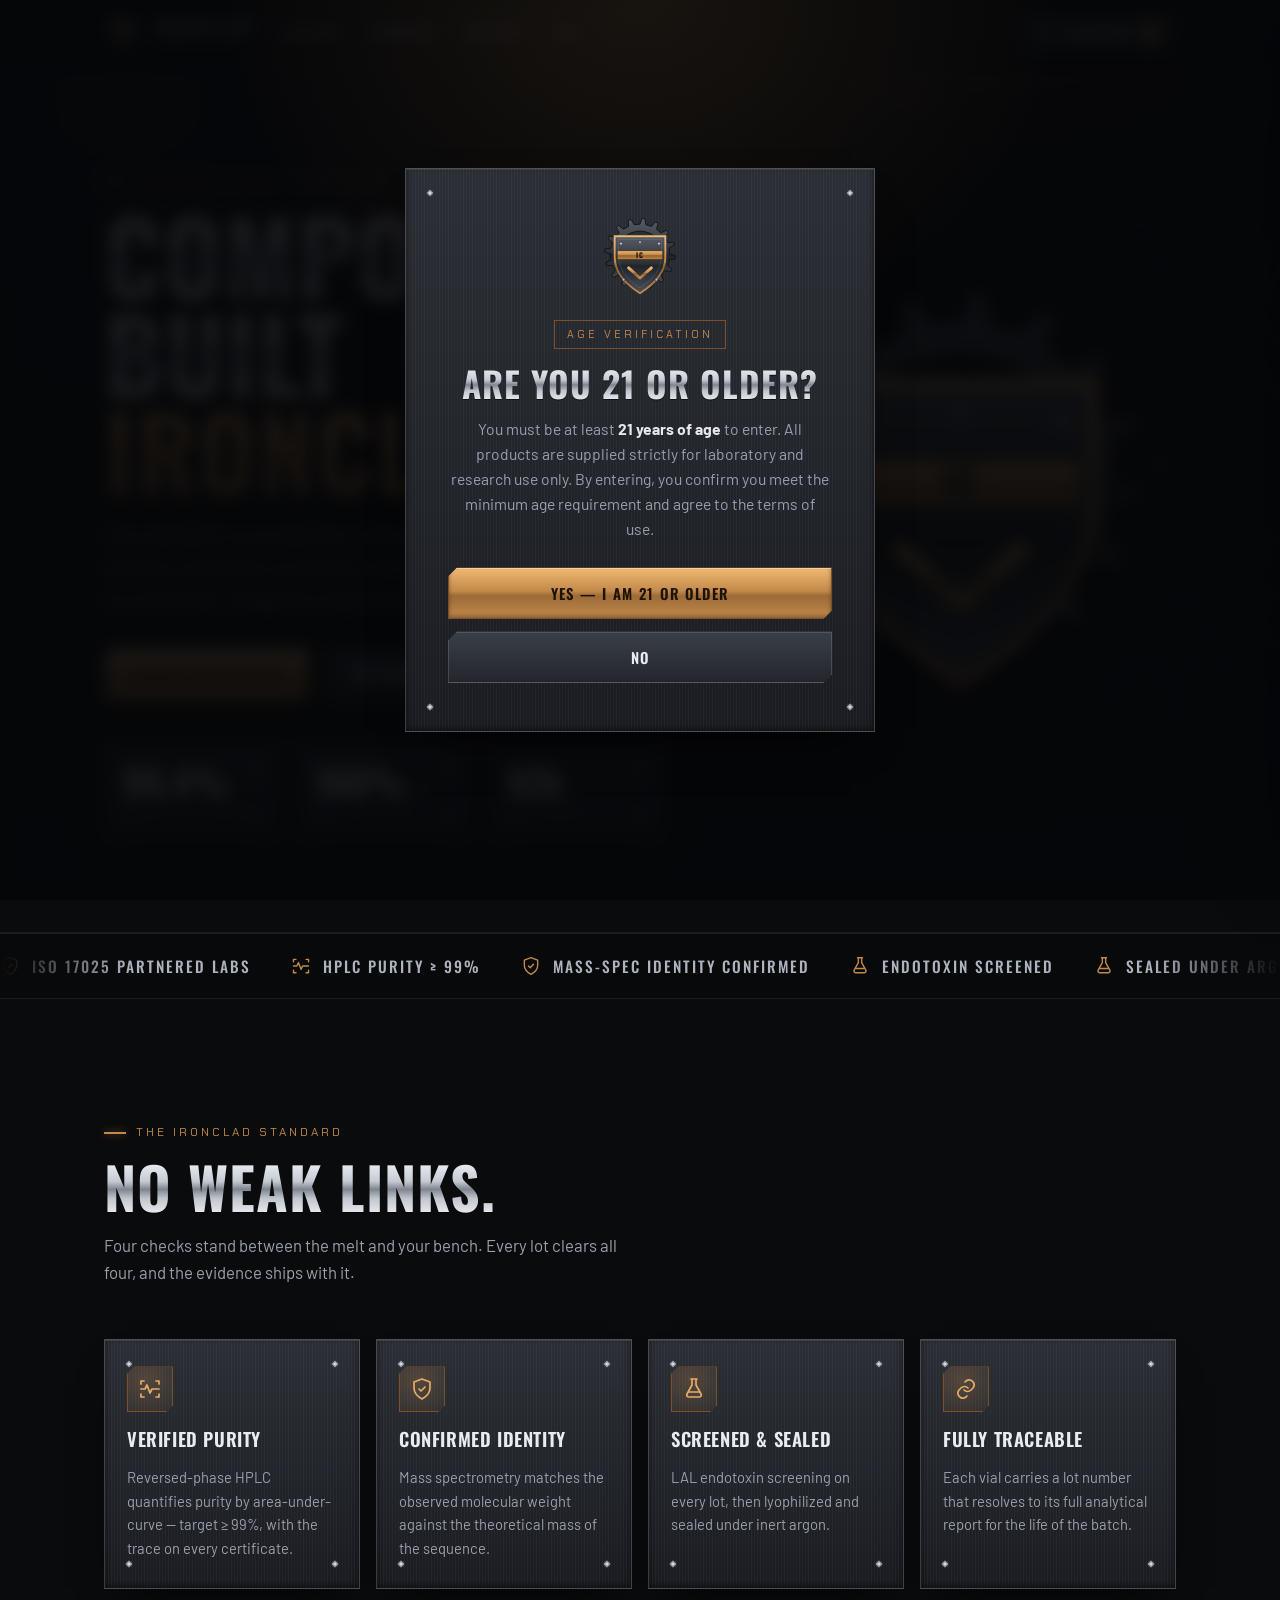
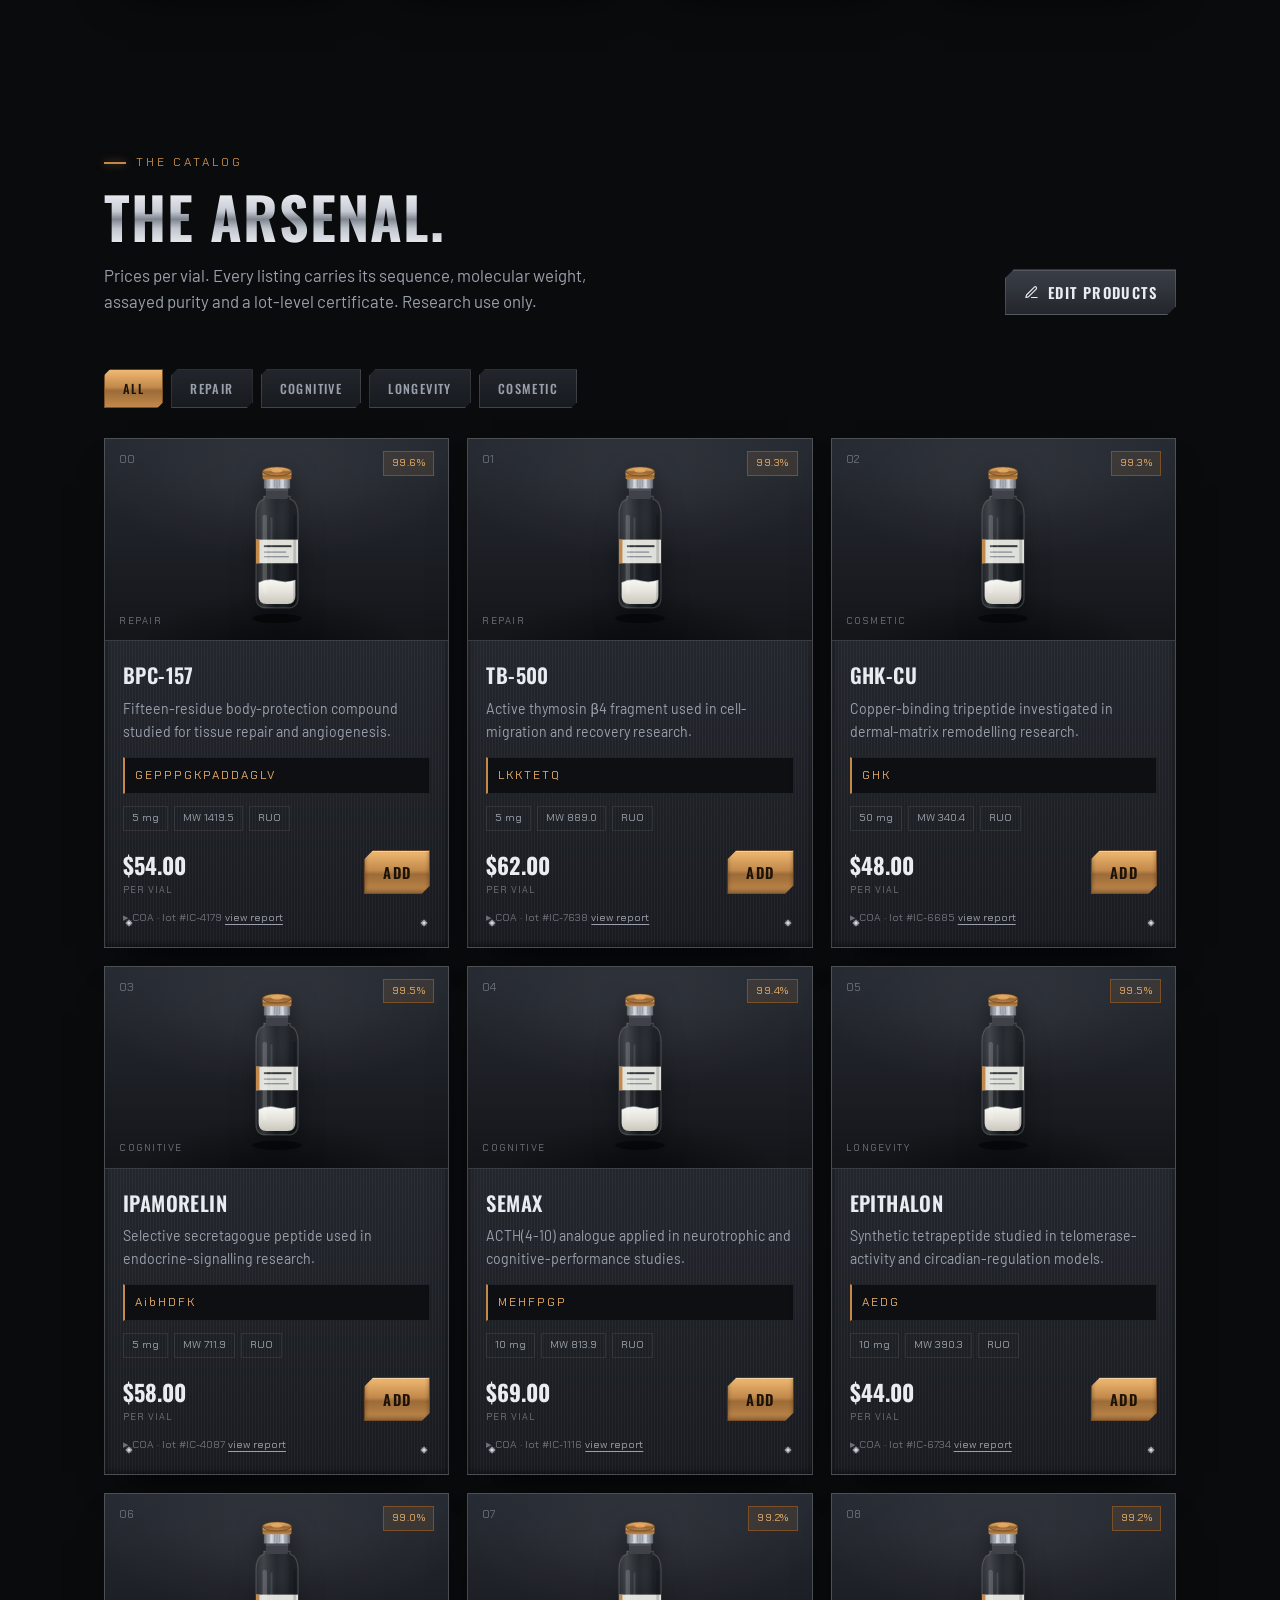
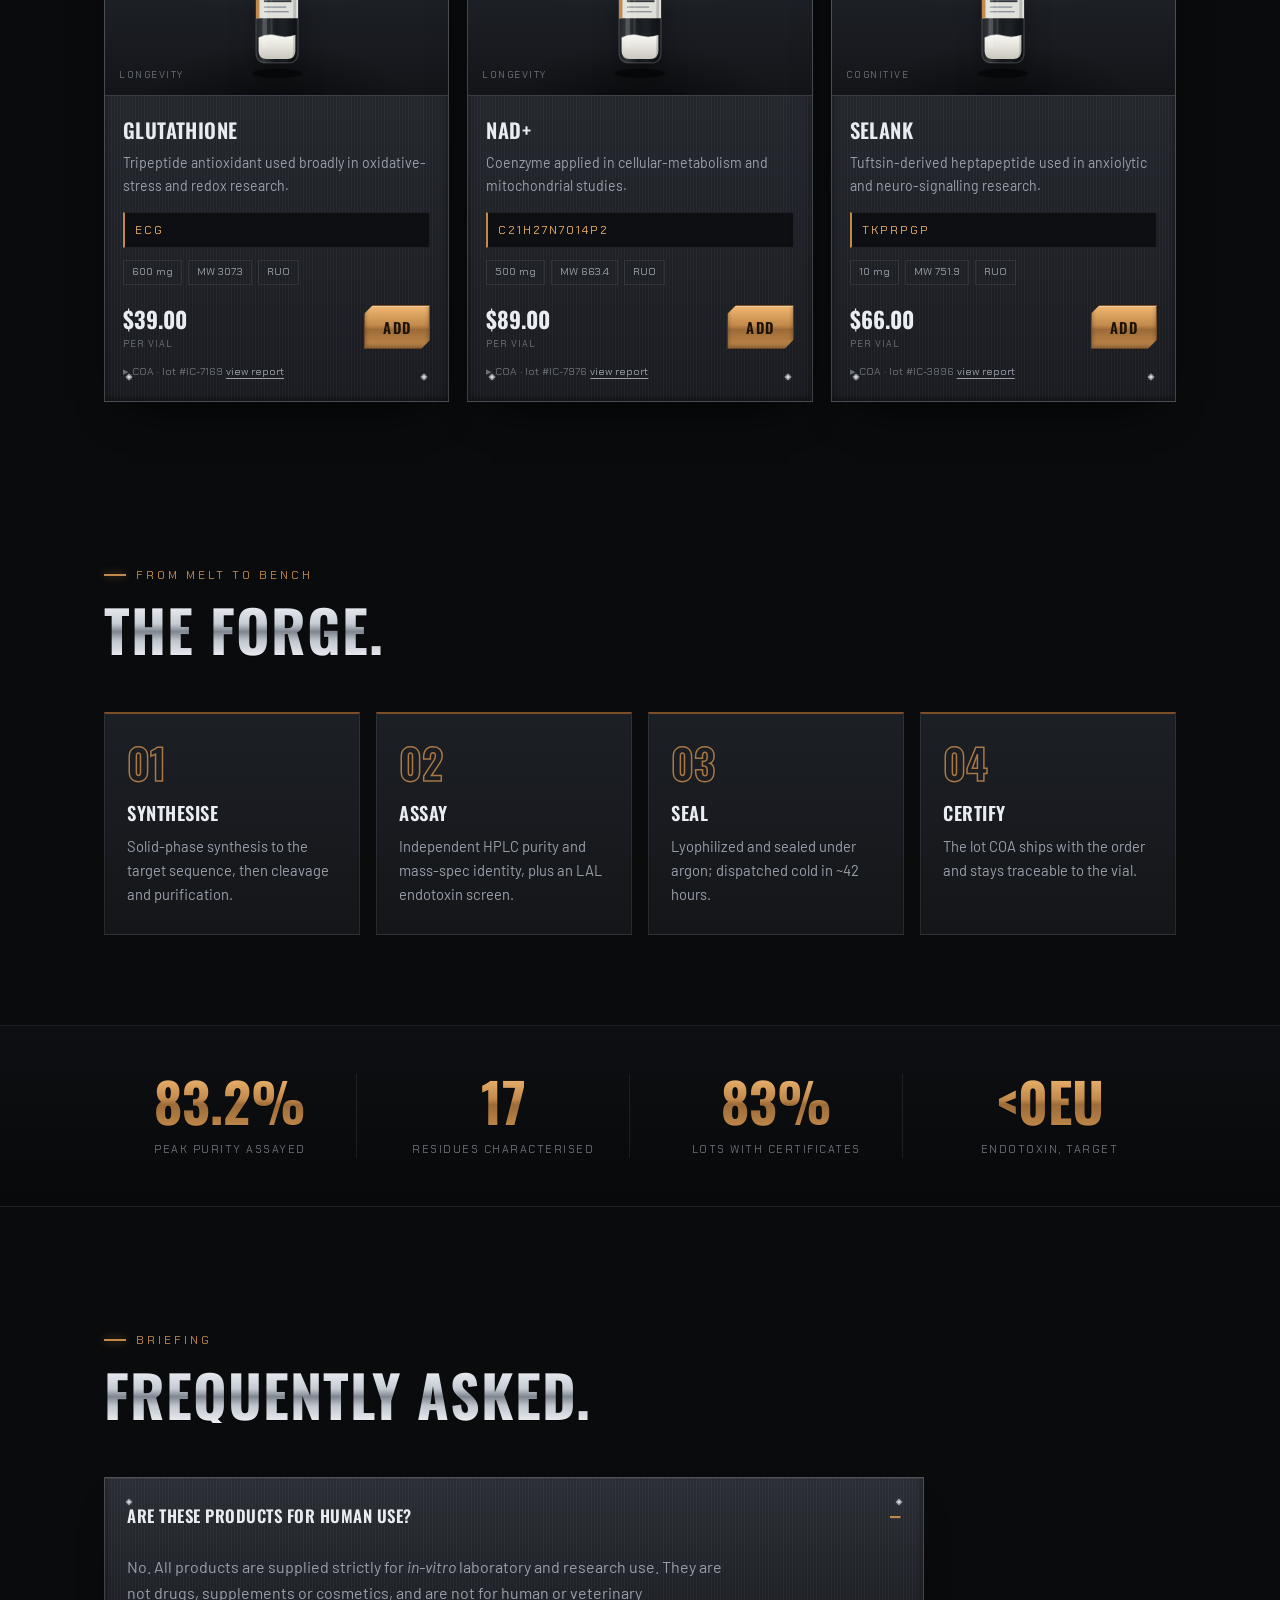
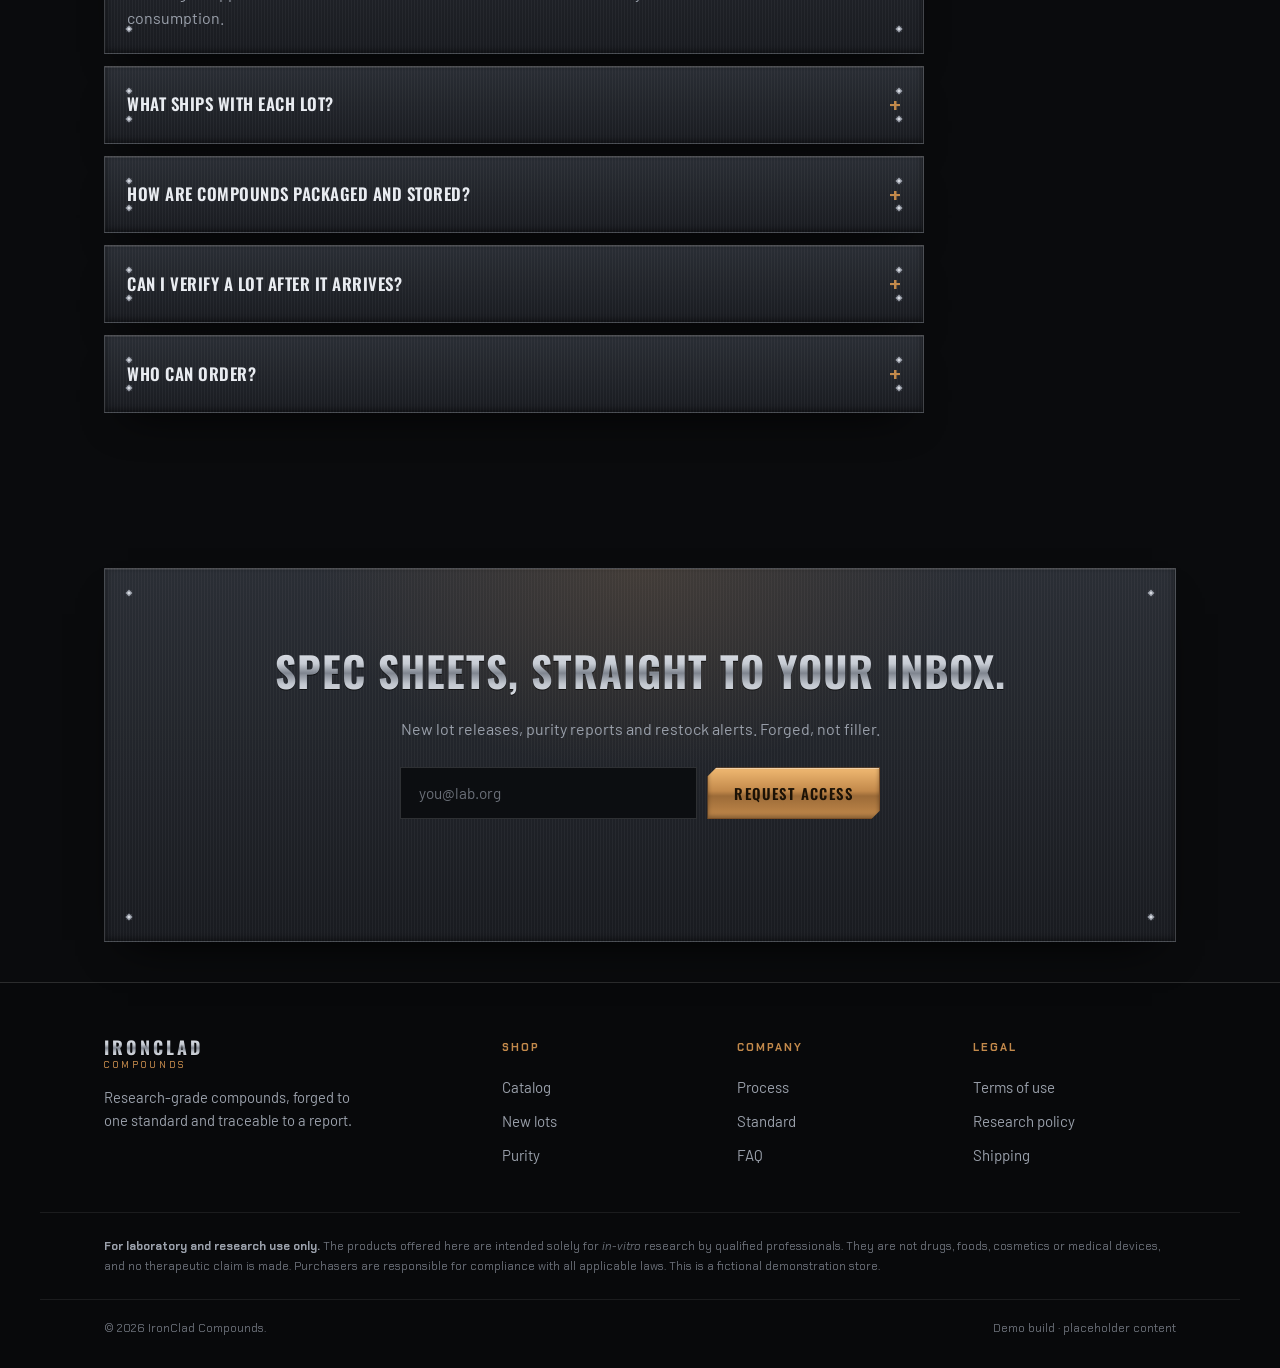
==== index.html @ bd47ecc4 "Make IronClad Compounds (forged) the single canonical site - Promote the forged IronClad Compounds s" ====
<!DOCTYPE html>
<html lang="en">
<head>
  <meta charset="UTF-8" />
  <meta name="viewport" content="width=device-width, initial-scale=1.0" />
  <meta name="theme-color" content="#0a0b0d" />
  <title>IronClad Compounds — Research Compounds, Built Ironclad</title>
  <meta name="description" content="IronClad Compounds forges research-grade compounds to a single standard: HPLC purity, mass-spec identity, endotoxin screening and lot-level traceability. For laboratory research use only." />
  <link rel="preconnect" href="https://fonts.googleapis.com" />
  <link rel="preconnect" href="https://fonts.gstatic.com" crossorigin />
  <link href="https://fonts.googleapis.com/css2?family=Oswald:wght@400;500;600;700&family=Barlow:wght@400;500;600&family=Chakra+Petch:wght@400;500;600&display=swap" rel="stylesheet" />
  <link rel="stylesheet" href="assets/css/styles.css" />
  <link rel="icon" href="data:image/svg+xml,%3Csvg xmlns='http://www.w3.org/2000/svg' viewBox='0 0 32 32'%3E%3Crect width='32' height='32' fill='%230a0b0d'/%3E%3Ctext x='16' y='23' font-size='17' text-anchor='middle' fill='%23c2894b' font-family='Oswald,sans-serif' font-weight='700'%3EIC%3C/text%3E%3C/svg%3E" />
</head>
<body>
  <!-- shared metal gradients referenced by emblems & vials -->
  <svg class="defs" width="0" height="0" aria-hidden="true"><defs>
    <linearGradient id="steelV" x1="0" y1="0" x2="0" y2="1">
      <stop offset="0" stop-color="#565c66"/><stop offset=".48" stop-color="#2b2f36"/>
      <stop offset=".52" stop-color="#20242a"/><stop offset="1" stop-color="#4a505a"/>
    </linearGradient>
    <linearGradient id="steelCyl" x1="0" y1="0" x2="1" y2="0">
      <stop offset="0" stop-color="#20242a"/><stop offset=".28" stop-color="#6d727b"/>
      <stop offset=".5" stop-color="#b9bec7"/><stop offset=".72" stop-color="#6d727b"/><stop offset="1" stop-color="#20242a"/>
    </linearGradient>
    <linearGradient id="chromeG" x1="0" y1="0" x2="0" y2="1">
      <stop offset="0" stop-color="#f4f6fa"/><stop offset=".45" stop-color="#c2c7d0"/>
      <stop offset=".55" stop-color="#7c828c"/><stop offset="1" stop-color="#dfe3e9"/>
    </linearGradient>
    <linearGradient id="bronzeG" x1="0" y1="0" x2="0" y2="1">
      <stop offset="0" stop-color="#f0b972"/><stop offset=".45" stop-color="#c2894b"/>
      <stop offset=".55" stop-color="#95632f"/><stop offset="1" stop-color="#c2894b"/>
    </linearGradient>
    <linearGradient id="bronzeCyl" x1="0" y1="0" x2="1" y2="0">
      <stop offset="0" stop-color="#7c4f26"/><stop offset=".3" stop-color="#c2894b"/>
      <stop offset=".5" stop-color="#f0b972"/><stop offset=".72" stop-color="#c2894b"/><stop offset="1" stop-color="#7c4f26"/>
    </linearGradient>
    <linearGradient id="glassBody" x1="0" y1="0" x2="1" y2="0">
      <stop offset="0" stop-color="rgba(230,240,244,.05)"/><stop offset=".18" stop-color="rgba(230,240,244,.16)"/>
      <stop offset=".5" stop-color="rgba(150,170,180,.05)"/><stop offset=".82" stop-color="rgba(20,26,30,.28)"/><stop offset="1" stop-color="rgba(20,26,30,.42)"/>
    </linearGradient>
    <linearGradient id="aluCyl" x1="0" y1="0" x2="1" y2="0">
      <stop offset="0" stop-color="#5c616a"/><stop offset=".28" stop-color="#d7dbe1"/>
      <stop offset=".5" stop-color="#9aa0aa"/><stop offset=".72" stop-color="#d7dbe1"/><stop offset="1" stop-color="#5c616a"/>
    </linearGradient>
    <linearGradient id="cakeG" x1="0" y1="0" x2="0" y2="1">
      <stop offset="0" stop-color="#f7f7f2"/><stop offset=".5" stop-color="#e4e2da"/><stop offset="1" stop-color="#c9c7be"/>
    </linearGradient>
  </defs></svg>

  <a class="skip-link" href="#catalog">Skip to catalog</a>

  <!-- Age verification gate (21+) [ticker removed] -->
  <div class="agegate" id="ageGate" role="dialog" aria-modal="true" aria-labelledby="ageTitle" aria-describedby="ageDesc">
    <div class="agegate__card plate" id="ageAsk">
      <div class="agegate__emblem" id="ageEmblem" aria-hidden="true"></div>
      <span class="agegate__pill">Age verification</span>
      <h1 class="agegate__title chrome" id="ageTitle">Are you 21 or older?</h1>
      <p class="agegate__desc" id="ageDesc">You must be at least <strong>21 years of age</strong> to enter. All products are supplied strictly for laboratory and research use only. By entering, you confirm you meet the minimum age requirement and agree to the terms of use.</p>
      <div class="agegate__actions">
        <button class="btn btn--bronze" id="ageYes">Yes — I am 21 or older</button>
        <button class="btn btn--steel" id="ageNo">No</button>
      </div>
    </div>
    <div class="agegate__card plate agegate__card--deny" id="ageDeny" hidden>
      <div class="agegate__deny" aria-hidden="true">
        <svg viewBox="0 0 24 24" width="40" height="40" fill="none" stroke="#c2894b" stroke-width="1.8"><circle cx="12" cy="12" r="9"/><line x1="6" y1="6" x2="18" y2="18"/></svg>
      </div>
      <h1 class="agegate__title chrome">Access restricted</h1>
      <p class="agegate__desc">You must be at least <strong>21 years of age</strong> to access this site. Please come back when you meet the minimum age requirement.</p>
      <button class="btn btn--steel" id="ageBack">Go back</button>
    </div>
  </div>

  <!-- header -->
  <header class="nav" id="nav">
    <div class="wrap nav__inner">
      <a href="#top" class="brand" aria-label="IronClad Compounds home">
        <span class="brand__emblem" id="navEmblem" aria-hidden="true"></span>
        <span class="brand__word"><span class="chrome">IRONCLAD</span><small>Compounds</small></span>
      </a>
      <nav class="nav__links" aria-label="Primary">
        <a href="#catalog">Catalog</a>
        <a href="#standard">Standard</a>
        <a href="#process">Process</a>
        <a href="#faq">FAQ</a>
      </nav>
      <button class="nav__sel" id="selOpen" aria-haspopup="dialog">
        <svg viewBox="0 0 24 24" width="17" height="17" fill="none" stroke="currentColor" stroke-width="1.8" stroke-linecap="round" stroke-linejoin="round"><circle cx="9" cy="20" r="1.3"/><circle cx="18" cy="20" r="1.3"/><path d="M2.5 3h2.2l2.3 12.2a1.6 1.6 0 0 0 1.6 1.3h8.4a1.6 1.6 0 0 0 1.6-1.2L21.5 7H6"/></svg>
        Selection<span class="nav__count" id="selCount">0</span>
      </button>
      <button class="nav__burger" id="burger" aria-label="Menu" aria-expanded="false"><span></span><span></span><span></span></button>
    </div>
  </header>
  <div class="mobilemenu" id="mobileMenu" aria-hidden="true">
    <a href="#catalog">Catalog</a><a href="#standard">Standard</a><a href="#process">Process</a><a href="#faq">FAQ</a>
  </div>

  <main id="top">
    <!-- HERO -->
    <section class="hero">
      <div class="hero__grain" aria-hidden="true"></div>
      <div class="hero__gear" id="heroGear" aria-hidden="true"></div>
      <div class="wrap hero__inner">
        <div class="hero__copy">
          <p class="eyebrow"><span class="eyebrow__tick"></span>Research-grade compounds</p>
          <h1 class="hero__title">
            <span class="chrome">Compounds,</span><br /><span class="chrome">built</span> <span class="bronze-text">ironclad.</span>
          </h1>
          <p class="hero__lede">
            One standard, no exceptions. Every lot is assayed for purity and identity,
            endotoxin-screened, sealed under argon and traceable to its certificate.
            Reagents engineered to hold under scrutiny.
          </p>
          <div class="hero__cta">
            <a href="#catalog" class="btn btn--bronze">Browse the catalog</a>
            <a href="#standard" class="btn btn--steel">The IronClad standard →</a>
          </div>
          <dl class="hero__stats">
            <div class="plate hero__stat"><dt data-count-to="99.4" data-suffix="%">0</dt><dd>Median HPLC purity</dd></div>
            <div class="plate hero__stat"><dt data-count-to="100" data-suffix="%">0</dt><dd>Lots with a COA</dd></div>
            <div class="plate hero__stat"><dt data-count-to="42" data-suffix="h">0</dt><dd>Avg. dispatch</dd></div>
          </dl>
        </div>
        <div class="hero__crest" id="heroCrest" aria-hidden="true"></div>
      </div>
    </section>

    <!-- CREDENTIALS -->
    <section class="creds" aria-label="Standards">
      <div class="creds__marquee"><div class="creds__track" id="credTrack"></div></div>
    </section>

    <!-- PILLARS -->
    <section class="section wrap" id="standard">
      <div class="section__head">
        <p class="eyebrow"><span class="eyebrow__tick"></span>The IronClad standard</p>
        <h2 class="section__title chrome">No weak links.</h2>
        <p class="section__sub">Four checks stand between the melt and your bench. Every lot clears all four, and the evidence ships with it.</p>
      </div>
      <div class="pillars" id="pillars"></div>
    </section>

    <!-- CATALOG -->
    <section class="section wrap" id="catalog">
      <div class="section__head section__head--row">
        <div>
          <p class="eyebrow"><span class="eyebrow__tick"></span>The catalog</p>
          <h2 class="section__title chrome">The arsenal.</h2>
          <p class="section__sub">Prices per vial. Every listing carries its sequence, molecular weight, assayed purity and a lot-level certificate. Research use only.</p>
        </div>
        <button class="btn btn--steel catalog__edit" id="editOpen">
          <svg viewBox="0 0 24 24" width="15" height="15" fill="none" stroke="currentColor" stroke-width="1.8" stroke-linecap="round" stroke-linejoin="round"><path d="M12 20h9"/><path d="M16.5 3.5a2.1 2.1 0 0 1 3 3L7 19l-4 1 1-4z"/></svg>
          Edit products
        </button>
      </div>
      <div class="filters" id="filters" role="tablist" aria-label="Filter catalog">
        <button class="chip is-active" data-filter="all" role="tab" aria-selected="true">All</button>
        <button class="chip" data-filter="repair" role="tab" aria-selected="false">Repair</button>
        <button class="chip" data-filter="cognitive" role="tab" aria-selected="false">Cognitive</button>
        <button class="chip" data-filter="longevity" role="tab" aria-selected="false">Longevity</button>
        <button class="chip" data-filter="cosmetic" role="tab" aria-selected="false">Cosmetic</button>
      </div>
      <div class="grid" id="grid" aria-live="polite"></div>
    </section>

    <!-- PROCESS -->
    <section class="section wrap" id="process">
      <div class="section__head">
        <p class="eyebrow"><span class="eyebrow__tick"></span>From melt to bench</p>
        <h2 class="section__title chrome">The forge.</h2>
      </div>
      <ol class="forge" id="forge"></ol>
    </section>

    <!-- STATS BAND -->
    <section class="band">
      <div class="wrap band__inner">
        <div class="band__item"><span class="band__n bronze-text" data-count-to="99.9" data-suffix="%">0</span><span class="band__l">Peak purity assayed</span></div>
        <div class="band__item"><span class="band__n bronze-text" data-count-to="20">0</span><span class="band__l">Residues characterised</span></div>
        <div class="band__item"><span class="band__n bronze-text" data-count-to="100" data-suffix="%">0</span><span class="band__l">Lots with certificates</span></div>
        <div class="band__item"><span class="band__n bronze-text" data-count-to="0" data-prefix="&lt;" data-suffix="EU">0</span><span class="band__l">Endotoxin, target</span></div>
      </div>
    </section>

    <!-- FAQ -->
    <section class="section wrap" id="faq">
      <div class="section__head">
        <p class="eyebrow"><span class="eyebrow__tick"></span>Briefing</p>
        <h2 class="section__title chrome">Frequently asked.</h2>
      </div>
      <div class="accordion" id="accordion">
        <details class="ac plate" open><summary>Are these products for human use?</summary><div class="ac__body"><p>No. All products are supplied strictly for <em>in-vitro</em> laboratory and research use. They are not drugs, supplements or cosmetics, and are not for human or veterinary consumption.</p></div></details>
        <details class="ac plate"><summary>What ships with each lot?</summary><div class="ac__body"><p>A certificate of analysis: the HPLC purity trace, mass-spectrometry identity confirmation against the theoretical mass, an LAL endotoxin result, the lot number and analysis date.</p></div></details>
        <details class="ac plate"><summary>How are compounds packaged and stored?</summary><div class="ac__body"><p>Lyophilized, sealed under inert argon, and shipped in insulated, temperature-monitored packaging. Store lyophilized vials frozen and protected from light.</p></div></details>
        <details class="ac plate"><summary>Can I verify a lot after it arrives?</summary><div class="ac__body"><p>Yes. Every vial carries a lot number that resolves to its full analytical report for the life of the batch.</p></div></details>
        <details class="ac plate"><summary>Who can order?</summary><div class="ac__body"><p>Orders are intended for qualified researchers, institutions and laboratories. By purchasing you confirm the products will be used solely for legitimate research in compliance with applicable law.</p></div></details>
      </div>
    </section>

    <!-- CTA -->
    <section class="section wrap">
      <div class="cta plate">
        <div class="cta__glow" aria-hidden="true"></div>
        <h2 class="chrome">Spec sheets, straight to your inbox.</h2>
        <p>New lot releases, purity reports and restock alerts. Forged, not filler.</p>
        <form class="cta__form" id="newsletter" novalidate>
          <label class="visually-hidden" for="email">Email address</label>
          <input type="email" id="email" placeholder="you@lab.org" autocomplete="email" required />
          <button class="btn btn--bronze" type="submit">Request access</button>
        </form>
        <p class="cta__note" id="nlNote" role="status"></p>
      </div>
    </section>
  </main>

  <!-- FOOTER -->
  <footer class="foot">
    <div class="wrap foot__inner">
      <div class="foot__brand">
        <span class="brand__word"><span class="chrome">IRONCLAD</span><small>Compounds</small></span>
        <p>Research-grade compounds, forged to one standard and traceable to a report.</p>
      </div>
      <nav class="foot__col"><h4>Shop</h4><a href="#catalog">Catalog</a><a href="#catalog">New lots</a><a href="#standard">Purity</a></nav>
      <nav class="foot__col"><h4>Company</h4><a href="#process">Process</a><a href="#standard">Standard</a><a href="#faq">FAQ</a></nav>
      <nav class="foot__col"><h4>Legal</h4><a href="#faq">Terms of use</a><a href="#faq">Research policy</a><a href="#faq">Shipping</a></nav>
    </div>
    <p class="foot__ruo wrap"><strong>For laboratory and research use only.</strong> The products offered here are intended solely for <em>in-vitro</em> research by qualified professionals. They are not drugs, foods, cosmetics or medical devices, and no therapeutic claim is made. Purchasers are responsible for compliance with all applicable laws. This is a fictional demonstration store.</p>
    <p class="foot__bottom wrap"><span>© <span id="year"></span> IronClad Compounds.</span><span>Demo build · placeholder content</span></p>
  </footer>

  <!-- SELECTION DOCK -->
  <div class="dock" id="dock" hidden>
    <div class="wrap dock__inner">
      <span class="dock__label"><b id="dockCount">0</b> in selection</span>
      <span class="dock__total" id="dockTotal">$0.00</span>
      <button class="btn btn--bronze" id="dockReview">Review selection →</button>
    </div>
  </div>

  <!-- SELECTION PANEL -->
  <div class="panel-overlay" id="panelOverlay" hidden></div>
  <aside class="panel" id="panel" role="dialog" aria-modal="true" aria-label="Your selection" aria-hidden="true">
    <header class="panel__head">
      <h2 class="chrome">Selection</h2>
      <button class="panel__close" id="panelClose" aria-label="Close">×</button>
    </header>
    <div class="panel__items" id="panelItems"></div>
    <div class="panel__empty" id="panelEmpty"><p>Nothing selected yet.</p><button class="btn btn--steel" id="panelBrowse">Browse the catalog</button></div>
    <footer class="panel__foot" id="panelFoot" hidden>
      <div class="panel__row"><span>Subtotal</span><span id="panelSubtotal">$0.00</span></div>
      <p class="panel__ruo">Research use only. Checkout is a demo — no payment is taken.</p>
      <button class="btn btn--bronze btn--block" id="panelCheckout">Request &amp; checkout</button>
    </footer>
  </aside>

  <!-- PRODUCT EDITOR -->
  <div class="editor" id="editor" role="dialog" aria-modal="true" aria-label="Edit products" hidden>
    <div class="editor__panel plate">
      <header class="editor__head">
        <div>
          <h2 class="chrome">Edit products</h2>
          <p>Changes save to this browser only. Use <em>Export</em> to keep a copy or hand the data back.</p>
        </div>
        <button class="editor__close" id="editClose" aria-label="Close editor">×</button>
      </header>
      <div class="editor__rows" id="editRows"></div>
      <footer class="editor__foot">
        <button class="btn btn--steel" id="editAdd">+ Add product</button>
        <button class="btn btn--steel" id="editExport">Export JSON</button>
        <button class="btn btn--steel" id="editReset">Reset to defaults</button>
        <span class="editor__spacer"></span>
        <button class="btn btn--steel" id="editCancel">Cancel</button>
        <button class="btn btn--bronze" id="editSave">Save changes</button>
      </footer>
    </div>
  </div>

  <div class="toast" id="toast" role="status" aria-live="polite"></div>
  <script src="assets/js/main.js" defer></script>
</body>
</html>
---- assets/css/styles.css ----
/* =====================================================================
   IRONCLAD COMPOUNDS — "forged" design system (derived from the crest logo)
   Cool brushed-steel neutrals + a single warm bronze accent.
   Motifs: riveted beveled plates, brushed-metal texture, chrome-gradient
   headings, chamfered buttons, a gear ring. Committed single dark theme.
   Motion is GPU-friendly and respects prefers-reduced-motion.
   ===================================================================== */

:root {
  /* ground & metal */
  --void:      #0a0b0d;
  --void-2:    #0e0f13;
  --iron:      #16181c;
  --graphite:  #1e2127;
  --graphite-2:#262a31;
  --steel:     #7c828c;
  --steel-lt:  #aeb4be;
  --chrome:    #e9ecf1;
  --line:      rgba(255, 255, 255, 0.08);
  --line-2:    rgba(255, 255, 255, 0.14);
  --edge-hi:   rgba(255, 255, 255, 0.22);
  --edge-lo:   rgba(0, 0, 0, 0.55);

  /* accent — bronze from the crest trim */
  --bronze:    #c2894b;
  --bronze-lt: #e6ab68;
  --bronze-dk: #7c4f26;

  --text:      #e7e9ee;
  --muted:     #9aa0ab;
  --faint:     #6b7079;

  /* composed surfaces */
  --chrome-grad: linear-gradient(180deg, #f4f6fa 0%, #c6cbd3 40%, #7f858f 54%, #c1c6ce 70%, #eef0f4 100%);
  --bronze-grad: linear-gradient(180deg, #f0b972 0%, #c2894b 46%, #9c6b38 56%, #c2894b 100%);
  --steel-plate: linear-gradient(180deg, #2a2e35, #191b20);
  --brush: repeating-linear-gradient(90deg, rgba(255,255,255,.035) 0 1px, transparent 1px 3px);
  --rivet: radial-gradient(circle, #d6dae1 0 1.4px, #8a8f99 1.7px 2.7px, #3a3d44 2.9px 3.5px, transparent 3.7px);

  --maxw: 1200px;
  --pad:  clamp(20px, 5vw, 72px);
  --chamfer: 9px;

  --display: 'Oswald', 'Arial Narrow', sans-serif;
  --body:    'Barlow', system-ui, -apple-system, sans-serif;
  --tech:    'Chakra Petch', ui-monospace, monospace;

  --ease: cubic-bezier(.2, .6, .2, 1);
}

* { box-sizing: border-box; margin: 0; padding: 0; }
html { scroll-behavior: smooth; -webkit-text-size-adjust: 100%; }
@media (prefers-reduced-motion: reduce) { html { scroll-behavior: auto; } }

body {
  font-family: var(--body);
  background: var(--void);
  color: var(--text);
  line-height: 1.6;
  overflow-x: hidden;
  -webkit-font-smoothing: antialiased;
}
/* ambient brushed-metal ground */
body::before {
  content: ""; position: fixed; inset: 0; z-index: -2; pointer-events: none;
  background:
    radial-gradient(70vw 50vw at 78% -10%, rgba(194,137,75,.10), transparent 60%),
    radial-gradient(60vw 60vw at 10% 8%, rgba(120,130,145,.07), transparent 60%),
    repeating-linear-gradient(115deg, rgba(255,255,255,.012) 0 2px, transparent 2px 5px),
    linear-gradient(180deg, var(--void), var(--void-2));
}

.defs { position: absolute; width: 0; height: 0; }
img, svg, canvas { display: block; max-width: 100%; }
a { color: inherit; text-decoration: none; }
button { font-family: inherit; cursor: pointer; }
ul, ol { list-style: none; }

.wrap { max-width: var(--maxw); margin: 0 auto; padding-left: var(--pad); padding-right: var(--pad); }
.visually-hidden, .skip-link { position: absolute; left: -9999px; }
.skip-link:focus { left: 16px; top: 16px; background: var(--graphite); color: var(--text); padding: 10px 16px; z-index: 300; border: 1px solid var(--bronze); }
:focus-visible { outline: 2px solid var(--bronze); outline-offset: 3px; }

/* ---- metallic type helpers ---- */
.chrome {
  background: var(--chrome-grad); -webkit-background-clip: text; background-clip: text; color: transparent;
  filter: drop-shadow(0 1px 0 rgba(0,0,0,.6));
}
.bronze-text {
  background: var(--bronze-grad); -webkit-background-clip: text; background-clip: text; color: transparent;
  filter: drop-shadow(0 1px 0 rgba(0,0,0,.5));
}

/* ---- riveted beveled plate ---- */
.plate {
  position: relative;
  background:
    var(--rivet) 11px 11px / 26px 26px no-repeat,
    var(--rivet) calc(100% - 11px) 11px / 26px 26px no-repeat,
    var(--rivet) 11px calc(100% - 11px) / 26px 26px no-repeat,
    var(--rivet) calc(100% - 11px) calc(100% - 11px) / 26px 26px no-repeat,
    var(--brush),
    var(--steel-plate);
  border: 1px solid var(--line-2);
  border-top-color: var(--edge-hi);
  box-shadow: inset 0 1px 0 rgba(255,255,255,.10), inset 0 -2px 6px rgba(0,0,0,.5), 0 22px 44px -24px #000;
}

/* ---- buttons (chamfered, metallic) ---- */
.btn {
  display: inline-flex; align-items: center; justify-content: center; gap: 9px;
  font-family: var(--display); font-weight: 600; font-size: .92rem;
  letter-spacing: 1.4px; text-transform: uppercase;
  padding: 14px 26px; border: 1px solid transparent;
  clip-path: polygon(var(--chamfer) 0, 100% 0, 100% calc(100% - var(--chamfer)), calc(100% - var(--chamfer)) 100%, 0 100%, 0 var(--chamfer));
  transition: transform .25s var(--ease), filter .25s var(--ease), box-shadow .25s var(--ease);
}
.btn--bronze { background: var(--bronze-grad); color: #1c1206; border-color: var(--bronze-dk); box-shadow: inset 0 1px 0 rgba(255,255,255,.4), inset 0 -2px 4px rgba(0,0,0,.35); }
.btn--bronze:hover { transform: translateY(-2px); filter: brightness(1.08); }
.btn--steel { background: linear-gradient(180deg, #3a3f47, #23262c); color: var(--chrome); border-color: var(--line-2); box-shadow: inset 0 1px 0 rgba(255,255,255,.12); }
.btn--steel:hover { transform: translateY(-2px); filter: brightness(1.15); }
.btn--block { width: 100%; }
.btn:active { transform: translateY(0); }

/* ---- shared eyebrow / section heads ---- */
.eyebrow { display: inline-flex; align-items: center; gap: 10px; font-family: var(--tech); font-size: .74rem; letter-spacing: 3px; text-transform: uppercase; color: var(--bronze); margin-bottom: 16px; }
.eyebrow__tick { width: 22px; height: 2px; background: var(--bronze); box-shadow: 0 0 8px rgba(194,137,75,.6); }
.section { padding-top: clamp(64px, 9vw, 118px); padding-bottom: clamp(20px, 4vw, 40px); }
.section__head { max-width: 680px; margin-bottom: clamp(34px, 5vw, 54px); }
.section__title { font-family: var(--display); font-weight: 700; text-transform: uppercase; letter-spacing: 1px; line-height: 1; font-size: clamp(2rem, 5.5vw, 3.6rem); }
.section__sub { color: var(--muted); font-size: 1.05rem; margin-top: 16px; max-width: 58ch; }
.section__head--row { display: flex; align-items: flex-end; justify-content: space-between; gap: 24px; max-width: none; }
.catalog__edit { flex: none; padding: 11px 18px; }

/* ============================ ticker ============================ */
.ticker { background: #060708; border-bottom: 1px solid var(--line); overflow: hidden; }
.ticker__track { display: flex; gap: 26px; width: max-content; padding: 8px 0; font-family: var(--tech); font-size: .7rem; letter-spacing: 2px; color: var(--faint); text-transform: uppercase; animation: run 34s linear infinite; }
.ticker__track b { color: var(--bronze); }
@keyframes run { to { transform: translateX(-50%); } }

/* ============================ nav ============================ */
.nav { position: sticky; top: 0; z-index: 90; background: rgba(12,13,16,.82); backdrop-filter: blur(12px); -webkit-backdrop-filter: blur(12px); border-bottom: 1px solid var(--line); }
.nav.is-stuck { border-bottom-color: var(--line-2); box-shadow: 0 10px 30px -20px #000; }
.nav__inner { display: flex; align-items: center; gap: 22px; padding-top: 12px; padding-bottom: 12px; }
.brand { display: inline-flex; align-items: center; gap: 12px; }
.brand__emblem { width: 38px; height: 42px; flex: none; display: block; }
.brand__emblem svg, .brand__word { display: block; }
.brand__word { font-family: var(--display); font-weight: 700; letter-spacing: 3px; font-size: 1.12rem; line-height: 1; }
.brand__word small { display: block; font-family: var(--tech); font-weight: 500; font-size: .56rem; letter-spacing: 3px; color: var(--bronze); text-transform: uppercase; margin-top: 4px; }
.nav__links { display: flex; gap: 28px; margin-left: 8px; }
.nav__links a { font-family: var(--display); font-weight: 500; text-transform: uppercase; letter-spacing: 1.5px; font-size: .84rem; color: var(--muted); position: relative; padding: 4px 0; transition: color .2s; }
.nav__links a::after { content: ""; position: absolute; left: 0; bottom: -3px; height: 2px; width: 0; background: var(--bronze); transition: width .28s var(--ease); }
.nav__links a:hover { color: var(--chrome); } .nav__links a:hover::after { width: 100%; }
.nav__sel { margin-left: auto; display: inline-flex; align-items: center; gap: 9px; font-family: var(--display); font-weight: 600; text-transform: uppercase; letter-spacing: 1.2px; font-size: .82rem; color: var(--text); background: linear-gradient(180deg,#2a2e35,#191b20); border: 1px solid var(--line-2); padding: 9px 15px; clip-path: polygon(7px 0,100% 0,100% calc(100% - 7px),calc(100% - 7px) 100%,0 100%,0 7px); transition: filter .2s; }
.nav__sel:hover { filter: brightness(1.2); }
.nav__count { font-family: var(--tech); font-size: .74rem; min-width: 20px; height: 20px; padding: 0 5px; display: grid; place-items: center; background: var(--bronze); color: #16100a; }
.nav__burger { display: none; flex-direction: column; gap: 5px; background: none; border: 0; padding: 8px; margin-left: auto; }
.nav__burger span { width: 22px; height: 2px; background: var(--chrome); transition: transform .3s var(--ease), opacity .3s; }
.nav__burger[aria-expanded="true"] span:nth-child(1) { transform: translateY(7px) rotate(45deg); }
.nav__burger[aria-expanded="true"] span:nth-child(2) { opacity: 0; }
.nav__burger[aria-expanded="true"] span:nth-child(3) { transform: translateY(-7px) rotate(-45deg); }
.mobilemenu { position: fixed; top: 0; left: 0; right: 0; z-index: 85; display: flex; flex-direction: column; padding: 92px var(--pad) 26px; background: rgba(10,11,13,.97); backdrop-filter: blur(12px); border-bottom: 1px solid var(--line-2); transform: translateY(-100%); transition: transform .4s var(--ease); }
.mobilemenu.is-open { transform: translateY(0); }
.mobilemenu a { font-family: var(--display); font-weight: 600; text-transform: uppercase; letter-spacing: 2px; font-size: 1.1rem; padding: 15px 2px; border-bottom: 1px solid var(--line); }

/* ============================ hero ============================ */
.hero { position: relative; overflow: hidden; padding: clamp(48px, 8vw, 96px) 0 clamp(50px, 7vw, 90px); border-bottom: 1px solid var(--line); }
.hero__grain { position: absolute; inset: 0; z-index: 0; pointer-events: none; opacity: .5;
  background: repeating-radial-gradient(circle at 72% 34%, rgba(255,255,255,.035) 0 1px, transparent 1px 4px); -webkit-mask-image: radial-gradient(circle at 72% 34%, #000, transparent 62%); mask-image: radial-gradient(circle at 72% 34%, #000, transparent 62%); }
.hero__gear { position: absolute; right: -140px; top: 46%; transform: translateY(-50%); z-index: 0; width: 520px; height: 520px; opacity: .12; }
.hero__gear svg { width: 100%; height: 100%; animation: spin 60s linear infinite; }
@keyframes spin { to { transform: rotate(360deg); } }
.hero__inner { position: relative; z-index: 2; display: grid; grid-template-columns: 1.15fr .85fr; gap: clamp(30px, 5vw, 60px); align-items: center; }
.hero__title { font-family: var(--display); font-weight: 700; text-transform: uppercase; line-height: .95; letter-spacing: 1px; font-size: clamp(3rem, 9vw, 6.4rem); margin-bottom: 22px; }
.hero__lede { color: var(--muted); font-size: clamp(1.02rem, 2vw, 1.24rem); max-width: 52ch; margin-bottom: 32px; }
.hero__cta { display: flex; flex-wrap: wrap; gap: 14px; margin-bottom: 44px; }
.hero__stats { display: grid; grid-template-columns: repeat(3, 1fr); gap: 14px; max-width: 560px; }
.hero__stat { padding: 18px 18px 16px; text-align: left; }
.hero__stat dt { font-family: var(--display); font-weight: 700; font-size: clamp(1.6rem, 3.4vw, 2.3rem); line-height: 1; color: var(--chrome); font-variant-numeric: tabular-nums; }
.hero__stat dd { font-family: var(--tech); font-size: .64rem; letter-spacing: 1px; text-transform: uppercase; color: var(--faint); margin-top: 8px; }
.hero__crest { display: grid; place-items: center; }
.hero__crest svg { width: min(100%, 400px); height: auto; filter: drop-shadow(0 30px 50px rgba(0,0,0,.6)); }

/* ============================ credentials marquee ============================ */
.creds { border-top: 1px solid var(--line); border-bottom: 1px solid var(--line); background: #08090b; overflow: hidden; }
.creds__marquee { -webkit-mask-image: linear-gradient(90deg, transparent, #000 10%, #000 90%, transparent); mask-image: linear-gradient(90deg, transparent, #000 10%, #000 90%, transparent); }
.creds__track { display: flex; align-items: center; gap: 40px; width: max-content; padding: 20px 0; animation: run 40s linear infinite; }
.creds__track:hover { animation-play-state: paused; }
.creds__item { display: inline-flex; align-items: center; gap: 12px; font-family: var(--display); font-weight: 500; text-transform: uppercase; letter-spacing: 2px; font-size: .96rem; color: var(--steel-lt); white-space: nowrap; }
.creds__item svg { width: 20px; height: 20px; color: var(--bronze); flex: none; }

/* ============================ pillars ============================ */
.pillars { display: grid; grid-template-columns: repeat(4, 1fr); gap: 16px; }
.pillar { padding: 26px 22px 28px; display: flex; flex-direction: column; gap: 12px; transition: transform .3s var(--ease); }
.pillar:hover { transform: translateY(-5px); }
.pillar__icon { width: 46px; height: 46px; display: grid; place-items: center; border: 1px solid var(--bronze-dk); background: radial-gradient(circle at 40% 30%, rgba(194,137,75,.28), rgba(194,137,75,.06)); clip-path: polygon(7px 0,100% 0,100% calc(100% - 7px),calc(100% - 7px) 100%,0 100%,0 7px); }
.pillar__icon svg { width: 24px; height: 24px; color: var(--bronze-lt); }
.pillar h3 { font-family: var(--display); font-weight: 600; text-transform: uppercase; letter-spacing: .6px; font-size: 1.16rem; color: var(--chrome); }
.pillar p { color: var(--muted); font-size: .92rem; }

/* ============================ catalog ============================ */
.filters { display: flex; flex-wrap: wrap; gap: 8px; margin-bottom: 30px; }
.chip { font-family: var(--display); font-weight: 500; text-transform: uppercase; letter-spacing: 1.4px; font-size: .78rem; padding: 9px 18px; color: var(--muted); background: linear-gradient(180deg,#22252b,#171a1f); border: 1px solid var(--line-2); clip-path: polygon(6px 0,100% 0,100% calc(100% - 6px),calc(100% - 6px) 100%,0 100%,0 6px); transition: all .2s var(--ease); }
.chip:hover { color: var(--chrome); filter: brightness(1.2); }
.chip.is-active { background: var(--bronze-grad); color: #1c1206; border-color: var(--bronze-dk); }

.grid { display: grid; grid-template-columns: repeat(auto-fill, minmax(262px, 1fr)); gap: 18px; }
.card { display: flex; flex-direction: column; overflow: hidden; padding: 0; transition: transform .3s var(--ease), box-shadow .3s var(--ease); }
.card:hover { transform: translateY(-5px); box-shadow: inset 0 1px 0 rgba(255,255,255,.12), inset 0 -2px 6px rgba(0,0,0,.5), 0 28px 50px -24px #000; }
.card.is-hidden { display: none; }
.card__stage { position: relative; height: 202px; display: grid; place-items: center; overflow: hidden; border-bottom: 1px solid var(--line); background: radial-gradient(86% 64% at 50% 20%, rgba(255,255,255,.06), transparent 62%), linear-gradient(180deg, #272b33, #131519); }
.card__stage::before { content: ""; position: absolute; left: 0; right: 0; bottom: 0; height: 46%; background: radial-gradient(58% 100% at 50% 118%, rgba(0,0,0,.55), transparent 72%); }
.card__num { position: absolute; top: 12px; left: 14px; font-family: var(--tech); font-size: .7rem; color: var(--faint); }
.card__purity { position: absolute; top: 12px; right: 14px; font-family: var(--tech); font-size: .66rem; letter-spacing: .5px; color: var(--bronze-lt); border: 1px solid var(--bronze-dk); background: rgba(194,137,75,.12); padding: 3px 8px; }
.card__cat { position: absolute; bottom: 12px; left: 14px; font-family: var(--tech); font-size: .6rem; letter-spacing: 1.5px; text-transform: uppercase; color: var(--faint); }
.card__stage .vial { position: relative; z-index: 1; width: 84px; height: auto; }
.card__body { display: flex; flex-direction: column; flex: 1; padding: 18px 18px 20px; }
.card__name { font-family: var(--display); font-weight: 600; text-transform: uppercase; letter-spacing: .4px; font-size: 1.28rem; color: var(--chrome); }
.card__desc { color: var(--muted); font-size: .88rem; margin: 6px 0 14px; }
.card__seq { font-family: var(--tech); font-size: .74rem; letter-spacing: 2px; color: var(--bronze-lt); word-break: break-all; padding: 8px 10px; background: #0d0f12; border: 1px solid var(--line); border-left: 2px solid var(--bronze); margin-bottom: 12px; }
.card__spec { display: flex; flex-wrap: wrap; gap: 6px; margin-bottom: 16px; }
.card__spec span { font-family: var(--tech); font-size: .66rem; color: var(--muted); border: 1px solid var(--line); padding: 3px 8px; }
.card__foot { display: flex; align-items: center; justify-content: space-between; gap: 10px; margin-top: auto; }
.card__price { font-family: var(--display); font-weight: 700; font-size: 1.4rem; color: var(--chrome); font-variant-numeric: tabular-nums; }
.card__price small { display: block; font-family: var(--tech); font-weight: 400; font-size: .58rem; letter-spacing: 1px; text-transform: uppercase; color: var(--faint); }
.card__add { padding: 10px 18px; }
.card__add.is-added { background: linear-gradient(180deg,#4a8f5a,#2f6b3f); border-color: #234f2e; color: #eafff0; }
.card__coa { font-family: var(--tech); font-size: .66rem; color: var(--faint); margin-top: 12px; display: block; }
.card__coa a { color: var(--muted); text-decoration: underline; text-underline-offset: 3px; }
.card__coa a:hover { color: var(--bronze-lt); }

/* realistic vial (static product shot) */
.vial { display: block; filter: drop-shadow(0 8px 12px rgba(0,0,0,.5)); }
.card:hover .vial { transform: translateY(-3px); transition: transform .3s var(--ease); }

/* ============================ forge (process) ============================ */
.forge { display: grid; grid-template-columns: repeat(4, 1fr); gap: 16px; counter-reset: step; }
.forge__step { position: relative; padding: 28px 22px; background: linear-gradient(180deg,#1c1f25,#141619); border: 1px solid var(--line); border-top: 2px solid var(--bronze-dk); }
.forge__n { font-family: var(--display); font-weight: 700; font-size: 2.6rem; line-height: 1; color: transparent; -webkit-text-stroke: 1.5px var(--bronze); opacity: .85; }
.forge__step h3 { font-family: var(--display); font-weight: 600; text-transform: uppercase; letter-spacing: .5px; font-size: 1.16rem; color: var(--chrome); margin: 10px 0 8px; }
.forge__step p { color: var(--muted); font-size: .92rem; }

/* ============================ stats band ============================ */
.band { border-top: 1px solid var(--line); border-bottom: 1px solid var(--line); background: linear-gradient(180deg,#0d0f12,#08090b); margin-top: clamp(30px,5vw,50px); }
.band__inner { display: grid; grid-template-columns: repeat(4, 1fr); gap: 20px; padding-top: 48px; padding-bottom: 48px; text-align: center; }
.band__item { border-right: 1px solid var(--line); }
.band__item:last-child { border-right: 0; }
.band__n { display: block; font-family: var(--display); font-weight: 700; font-size: clamp(2.2rem, 5vw, 3.4rem); line-height: 1; font-variant-numeric: tabular-nums; }
.band__l { font-family: var(--tech); font-size: .68rem; letter-spacing: 1.5px; text-transform: uppercase; color: var(--faint); margin-top: 12px; display: block; }

/* ============================ faq ============================ */
.accordion { max-width: 820px; display: flex; flex-direction: column; gap: 12px; }
.ac { border-radius: 0; }
.ac summary { list-style: none; cursor: pointer; padding: 20px 22px; font-family: var(--display); font-weight: 600; text-transform: uppercase; letter-spacing: .5px; font-size: 1.05rem; color: var(--chrome); display: flex; justify-content: space-between; align-items: center; gap: 16px; }
.ac summary::-webkit-details-marker { display: none; }
.ac summary::after { content: "+"; font-family: var(--tech); font-size: 1.4rem; color: var(--bronze); }
.ac[open] summary::after { content: "−"; }
.ac__body { padding: 0 22px 22px; color: var(--muted); }
.ac__body p { max-width: 68ch; }

/* ============================ cta ============================ */
.cta { text-align: center; padding: clamp(40px, 6vw, 68px) var(--pad); overflow: hidden; }
.cta__glow { position: absolute; inset: 0; background: radial-gradient(50% 90% at 50% 0%, rgba(194,137,75,.16), transparent 60%); pointer-events: none; }
.cta h2 { font-family: var(--display); font-weight: 700; text-transform: uppercase; letter-spacing: 1px; font-size: clamp(1.7rem, 4vw, 2.6rem); position: relative; }
.cta > p { color: var(--muted); margin: 12px 0 26px; position: relative; }
.cta__form { position: relative; display: flex; gap: 10px; max-width: 480px; margin: 0 auto; flex-wrap: wrap; }
.cta__form input { flex: 1; min-width: 200px; padding: 14px 18px; background: #0c0e11; border: 1px solid var(--line-2); color: var(--text); font-family: var(--body); font-size: .96rem; }
.cta__form input::placeholder { color: var(--faint); }
.cta__form input:focus { outline: none; border-color: var(--bronze); box-shadow: 0 0 0 3px rgba(194,137,75,.15); }
.cta__note { position: relative; margin-top: 14px; min-height: 1.2em; font-family: var(--tech); font-size: .8rem; color: var(--bronze-lt); }

/* ============================ footer ============================ */
.foot { border-top: 1px solid var(--line-2); background: #08090b; }
.foot__inner { display: grid; grid-template-columns: 1.8fr 1fr 1fr 1fr; gap: 32px; padding-top: 56px; padding-bottom: 40px; }
.foot__brand p { color: var(--muted); font-size: .92rem; margin-top: 16px; max-width: 34ch; }
.foot__col h4 { font-family: var(--tech); font-size: .68rem; letter-spacing: 2px; text-transform: uppercase; color: var(--bronze); margin-bottom: 14px; }
.foot__col a { display: block; padding: 5px 0; color: var(--muted); font-size: .94rem; }
.foot__col a:hover { color: var(--chrome); }
.foot__ruo { border-top: 1px solid var(--line); padding-top: 24px; padding-bottom: 22px; font-family: var(--tech); font-size: .72rem; line-height: 1.7; color: var(--faint); }
.foot__ruo strong { color: var(--muted); }
.foot__bottom { border-top: 1px solid var(--line); padding-top: 20px; padding-bottom: 30px; display: flex; justify-content: space-between; flex-wrap: wrap; gap: 8px; font-family: var(--tech); font-size: .72rem; color: var(--faint); }

/* ============================ selection dock + panel ============================ */
.dock { position: fixed; left: 0; right: 0; bottom: 0; z-index: 70; background: linear-gradient(180deg,#1a1d22,#0e0f13); border-top: 1px solid var(--bronze-dk); transform: translateY(100%); transition: transform .4s var(--ease); box-shadow: 0 -20px 40px -20px #000; }
.dock.is-shown { transform: translateY(0); }
.dock__inner { display: flex; align-items: center; gap: 18px; padding-top: 14px; padding-bottom: 14px; }
.dock__label { font-family: var(--tech); font-size: .8rem; letter-spacing: 1px; text-transform: uppercase; color: var(--muted); }
.dock__label b { color: var(--chrome); font-size: 1rem; }
.dock__total { font-family: var(--display); font-weight: 700; font-size: 1.3rem; color: var(--chrome); margin-left: auto; font-variant-numeric: tabular-nums; }

.panel-overlay { position: fixed; inset: 0; z-index: 95; background: rgba(4,5,7,.62); backdrop-filter: blur(3px); opacity: 0; transition: opacity .35s var(--ease); }
.panel-overlay.is-open { opacity: 1; }
.panel { position: fixed; top: 0; right: 0; z-index: 100; height: 100dvh; width: min(430px, 100%); background: linear-gradient(180deg,#131519,#0c0d10); border-left: 1px solid var(--bronze-dk); display: flex; flex-direction: column; transform: translateX(100%); transition: transform .42s var(--ease); box-shadow: -30px 0 60px -30px #000; }
.panel.is-open { transform: translateX(0); }
.panel__head { display: flex; align-items: center; justify-content: space-between; padding: 22px var(--pad); border-bottom: 1px solid var(--line-2); }
.panel__head h2 { font-family: var(--display); font-weight: 700; text-transform: uppercase; letter-spacing: 2px; font-size: 1.3rem; }
.panel__close { background: none; border: 0; color: var(--muted); font-size: 2rem; line-height: 1; width: 40px; height: 40px; }
.panel__close:hover { color: var(--chrome); }
.panel__items { flex: 1; overflow-y: auto; padding: 0 var(--pad); }
.panel__empty { flex: 1; display: flex; flex-direction: column; align-items: center; justify-content: center; gap: 14px; color: var(--muted); text-align: center; padding: var(--pad); }
.panel__empty.is-hidden { display: none; }
.pitem { display: grid; grid-template-columns: 1fr auto; gap: 6px 16px; padding: 18px 0; border-bottom: 1px solid var(--line); }
.pitem__name { font-family: var(--display); font-weight: 600; text-transform: uppercase; letter-spacing: .5px; color: var(--chrome); }
.pitem__seq { font-family: var(--tech); font-size: .68rem; letter-spacing: 1.5px; color: var(--faint); margin-top: 3px; }
.pitem__price { font-family: var(--display); font-weight: 700; color: var(--chrome); font-variant-numeric: tabular-nums; text-align: right; }
.pitem__qty { display: inline-flex; align-items: center; gap: 10px; margin-top: 8px; }
.pitem__qty button { width: 26px; height: 26px; border: 1px solid var(--line-2); background: #1a1d22; color: var(--text); font-size: 1rem; line-height: 1; }
.pitem__qty button:hover { border-color: var(--bronze); color: var(--bronze-lt); }
.pitem__qty span { font-family: var(--tech); min-width: 18px; text-align: center; }
.pitem__remove { grid-column: 2; justify-self: end; font-family: var(--tech); font-size: .66rem; text-transform: uppercase; letter-spacing: 1px; background: none; border: 0; color: var(--faint); text-decoration: underline; text-underline-offset: 2px; }
.pitem__remove:hover { color: var(--bronze); }
.panel__foot { padding: 22px var(--pad) calc(22px + env(safe-area-inset-bottom)); border-top: 1px solid var(--line-2); }
.panel__row { display: flex; justify-content: space-between; font-family: var(--display); font-weight: 700; text-transform: uppercase; letter-spacing: 1px; font-size: 1.1rem; color: var(--chrome); margin-bottom: 12px; }
.panel__ruo { font-family: var(--tech); font-size: .66rem; color: var(--faint); margin-bottom: 14px; }

/* ============================ toast ============================ */
.toast { position: fixed; left: 50%; bottom: 92px; transform: translate(-50%, 20px); z-index: 120; background: linear-gradient(180deg,#1e2127,#131519); border: 1px solid var(--bronze-dk); color: var(--text); font-family: var(--tech); font-size: .8rem; letter-spacing: .5px; padding: 12px 20px; opacity: 0; pointer-events: none; transition: opacity .35s var(--ease), transform .35s var(--ease); max-width: calc(100vw - 32px); }
.toast.is-shown { opacity: 1; transform: translate(-50%, 0); }

/* ============================ age gate ============================ */
.agegate { position: fixed; inset: 0; z-index: 200; display: grid; place-items: center; padding: 24px; }
.agegate[hidden] { display: none; }
.agegate::before { content: ""; position: absolute; inset: 0; background: radial-gradient(60vw 50vw at 50% 0%, rgba(194,137,75,.10), transparent 55%), rgba(5,6,8,.9); backdrop-filter: blur(8px); -webkit-backdrop-filter: blur(8px); }
.agegate__card { position: relative; z-index: 1; width: min(470px, 100%); text-align: center; padding: clamp(34px, 5vw, 48px) clamp(24px, 5vw, 42px); animation: gateIn .45s var(--ease) both; }
@keyframes gateIn { from { opacity: 0; transform: translateY(16px); } to { opacity: 1; transform: none; } }
.agegate__emblem { width: 76px; height: 84px; margin: 0 auto 18px; }
.agegate__deny { margin-bottom: 14px; display: grid; place-items: center; }
.agegate__pill { display: inline-block; font-family: var(--tech); font-size: .68rem; letter-spacing: 3px; text-transform: uppercase; color: var(--bronze); border: 1px solid var(--bronze-dk); padding: 5px 12px; margin-bottom: 16px; }
.agegate__title { font-family: var(--display); font-weight: 700; text-transform: uppercase; letter-spacing: 1px; line-height: 1.05; font-size: clamp(1.6rem, 4vw, 2.2rem); }
.agegate__desc { color: var(--muted); font-size: .98rem; margin: 14px auto 26px; max-width: 42ch; }
.agegate__desc strong { color: var(--text); }
.agegate__actions { display: flex; flex-direction: column; gap: 12px; }
.agegate__actions .btn { width: 100%; }
body.gate-locked { overflow: hidden; }

/* ============================ product editor ============================ */
.editor { position: fixed; inset: 0; z-index: 210; display: grid; place-items: center; padding: 20px; }
.editor[hidden] { display: none; }
.editor::before { content: ""; position: absolute; inset: 0; background: rgba(5,6,8,.82); backdrop-filter: blur(6px); -webkit-backdrop-filter: blur(6px); opacity: 0; transition: opacity .3s var(--ease); }
.editor.is-open::before { opacity: 1; }
.editor__panel { position: relative; z-index: 1; width: min(880px, 100%); max-height: 88vh; display: flex; flex-direction: column; padding: 0; transform: translateY(14px); opacity: 0; transition: transform .3s var(--ease), opacity .3s var(--ease); }
.editor.is-open .editor__panel { transform: none; opacity: 1; }
.editor__head { display: flex; align-items: flex-start; justify-content: space-between; gap: 16px; padding: 22px 24px; border-bottom: 1px solid var(--line-2); }
.editor__head h2 { font-family: var(--display); font-weight: 700; text-transform: uppercase; letter-spacing: 1.5px; font-size: 1.4rem; }
.editor__head p { color: var(--muted); font-size: .84rem; margin-top: 4px; max-width: 52ch; }
.editor__head em { color: var(--bronze-lt); font-style: normal; }
.editor__close { background: none; border: 0; color: var(--muted); font-size: 2rem; line-height: 1; width: 40px; height: 40px; flex: none; }
.editor__close:hover { color: var(--chrome); }
.editor__rows { flex: 1; overflow-y: auto; padding: 18px 24px; display: flex; flex-direction: column; gap: 14px; }
.erow { position: relative; padding: 16px 16px 14px; }
.erow__grid { display: grid; grid-template-columns: repeat(6, 1fr); gap: 12px; }
.erow label { display: flex; flex-direction: column; gap: 5px; font-family: var(--tech); font-size: .62rem; letter-spacing: 1px; text-transform: uppercase; color: var(--faint); }
.erow label:nth-child(1) { grid-column: span 3; }
.erow label:nth-child(2) { grid-column: span 3; }
.erow label:nth-child(3), .erow label:nth-child(4), .erow label:nth-child(5), .erow label:nth-child(6) { grid-column: span 3; }
.erow__wide { grid-column: 1 / -1 !important; }
.erow input, .erow select, .erow textarea { font-family: var(--body); font-size: .92rem; color: var(--text); background: #0c0e11; border: 1px solid var(--line-2); padding: 9px 11px; width: 100%; text-transform: none; letter-spacing: 0; }
.erow input:focus, .erow select:focus, .erow textarea:focus { outline: none; border-color: var(--bronze); box-shadow: 0 0 0 2px rgba(194,137,75,.18); }
.erow textarea { resize: vertical; }
.erow__del { position: absolute; top: 12px; right: 12px; font-family: var(--tech); font-size: .62rem; letter-spacing: 1px; text-transform: uppercase; background: none; border: 0; color: var(--faint); text-decoration: underline; text-underline-offset: 2px; }
.erow__del:hover { color: #e07a5a; }
.editor__foot { display: flex; flex-wrap: wrap; align-items: center; gap: 10px; padding: 16px 24px calc(16px + env(safe-area-inset-bottom)); border-top: 1px solid var(--line-2); }
.editor__foot .btn { padding: 11px 18px; font-size: .8rem; }
.editor__spacer { flex: 1; }

/* ============================ reveal ============================ */
.reveal { opacity: 0; transform: translateY(22px); transition: opacity .7s var(--ease), transform .7s var(--ease); }
.reveal.is-visible { opacity: 1; transform: none; }

/* ============================ responsive ============================ */
@media (max-width: 1000px) {
  .pillars, .forge { grid-template-columns: repeat(2, 1fr); }
  .band__inner { grid-template-columns: repeat(2, 1fr); gap: 32px 20px; }
  .band__item:nth-child(2) { border-right: 0; }
  .foot__inner { grid-template-columns: 1fr 1fr; }
}
@media (max-width: 860px) {
  .nav__links { display: none; }
  .nav__sel { margin-left: 0; }
  .nav__burger { display: flex; }
  .hero__inner { grid-template-columns: 1fr; }
  .hero__crest { order: -1; max-width: 320px; margin: 0 auto; }
  .hero__gear { display: none; }
}
@media (max-width: 560px) {
  .pillars, .forge { grid-template-columns: 1fr; }
  .band__inner { grid-template-columns: 1fr; }
  .band__item { border-right: 0; border-bottom: 1px solid var(--line); padding-bottom: 24px; }
  .band__item:last-child { border-bottom: 0; }
  .grid { grid-template-columns: 1fr; }
  .hero__stats { grid-template-columns: 1fr; max-width: 320px; }
  .foot__inner { grid-template-columns: 1fr; gap: 24px; }
}

/* ============================ reduced motion ============================ */
@media (prefers-reduced-motion: reduce) {
  *, *::before, *::after { animation-duration: .001ms !important; animation-iteration-count: 1 !important; transition-duration: .001ms !important; }
  .reveal { opacity: 1; transform: none; }
  .ticker__track, .creds__track, .hero__gear svg, .vial, .vfill { animation: none !important; }
}
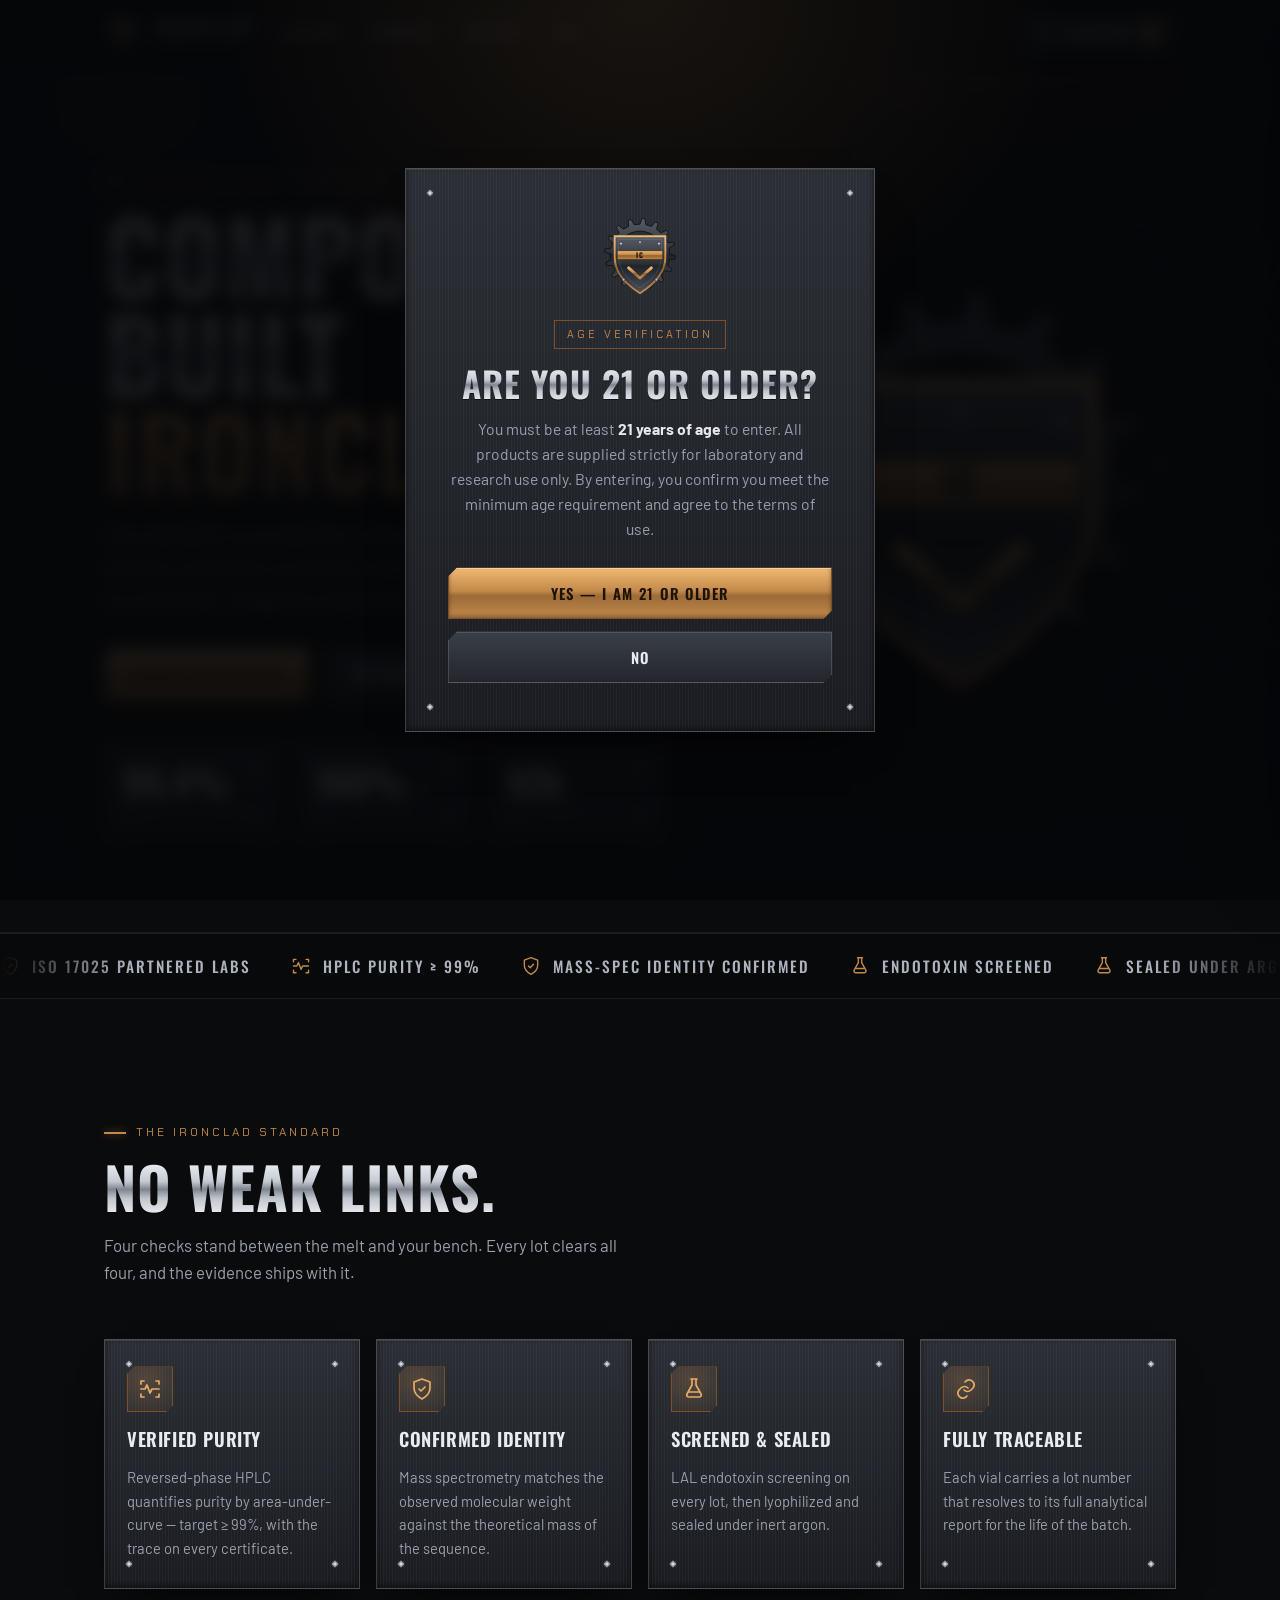
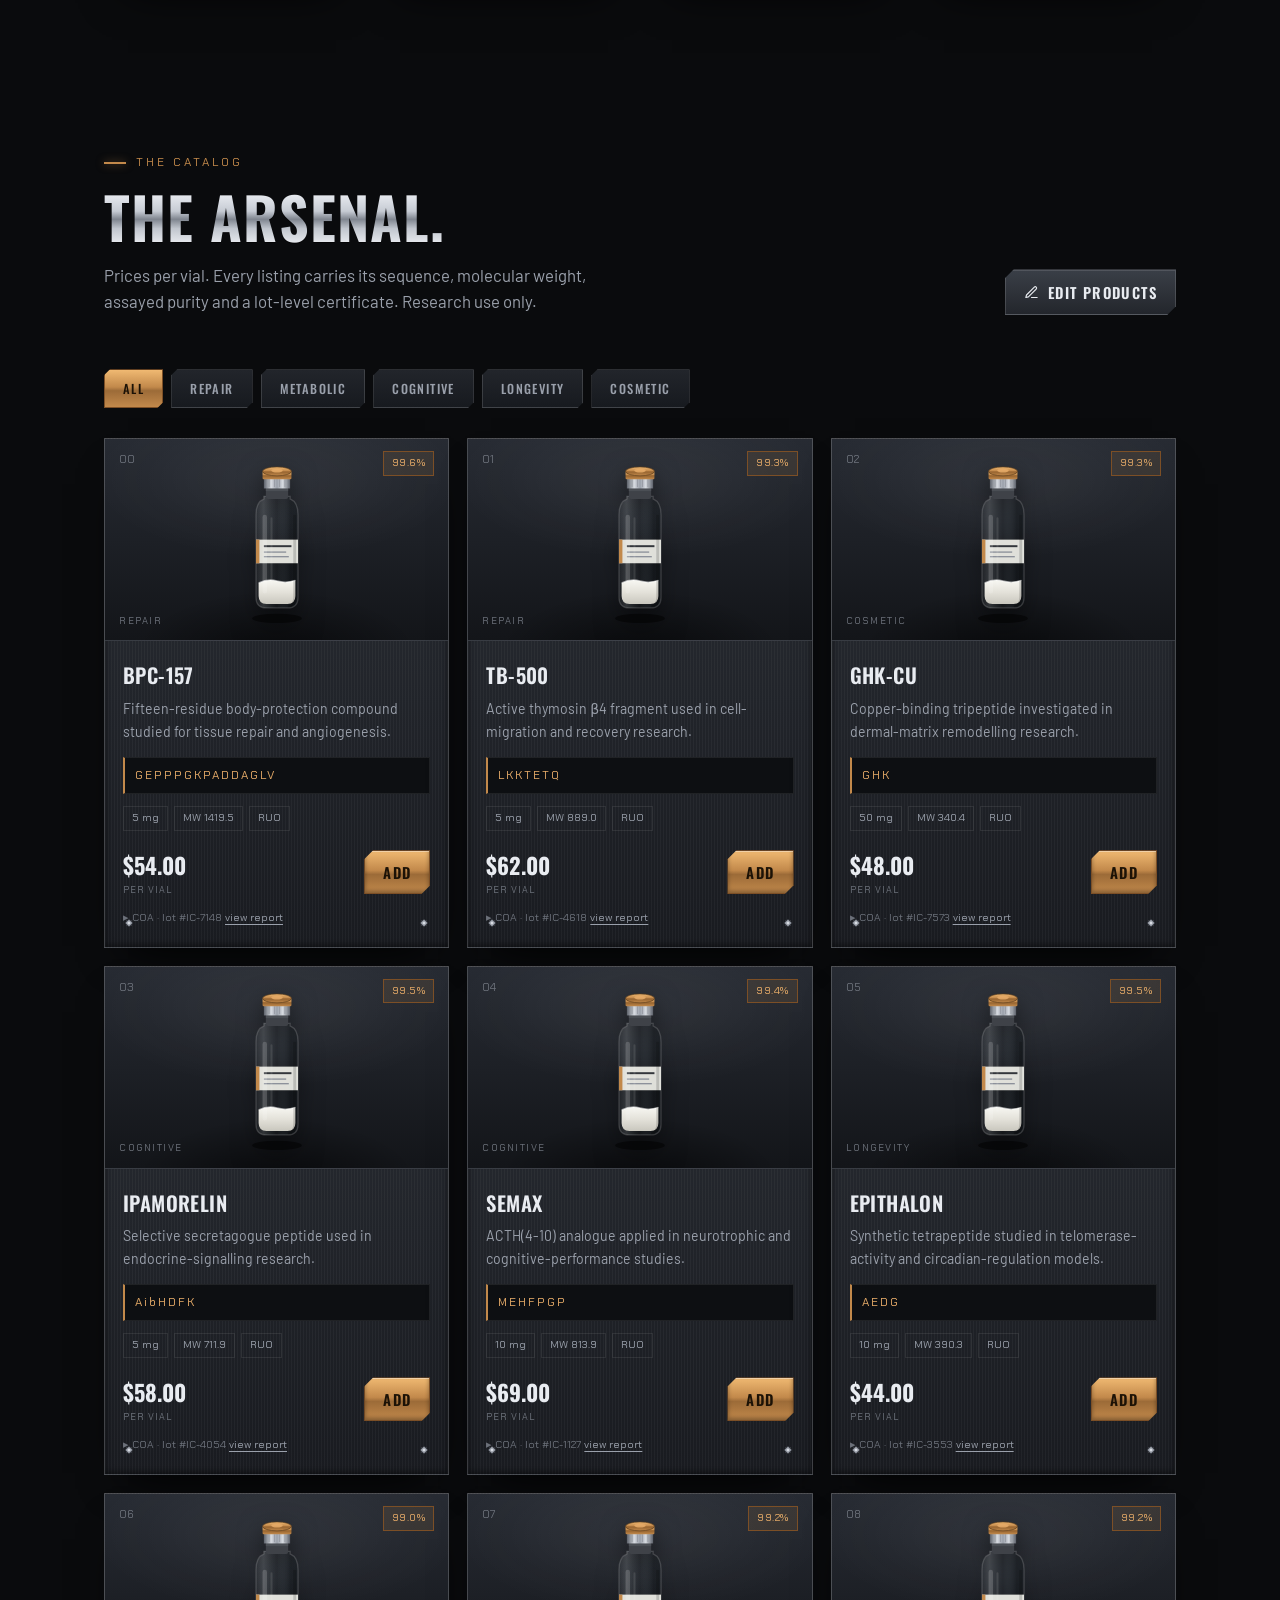
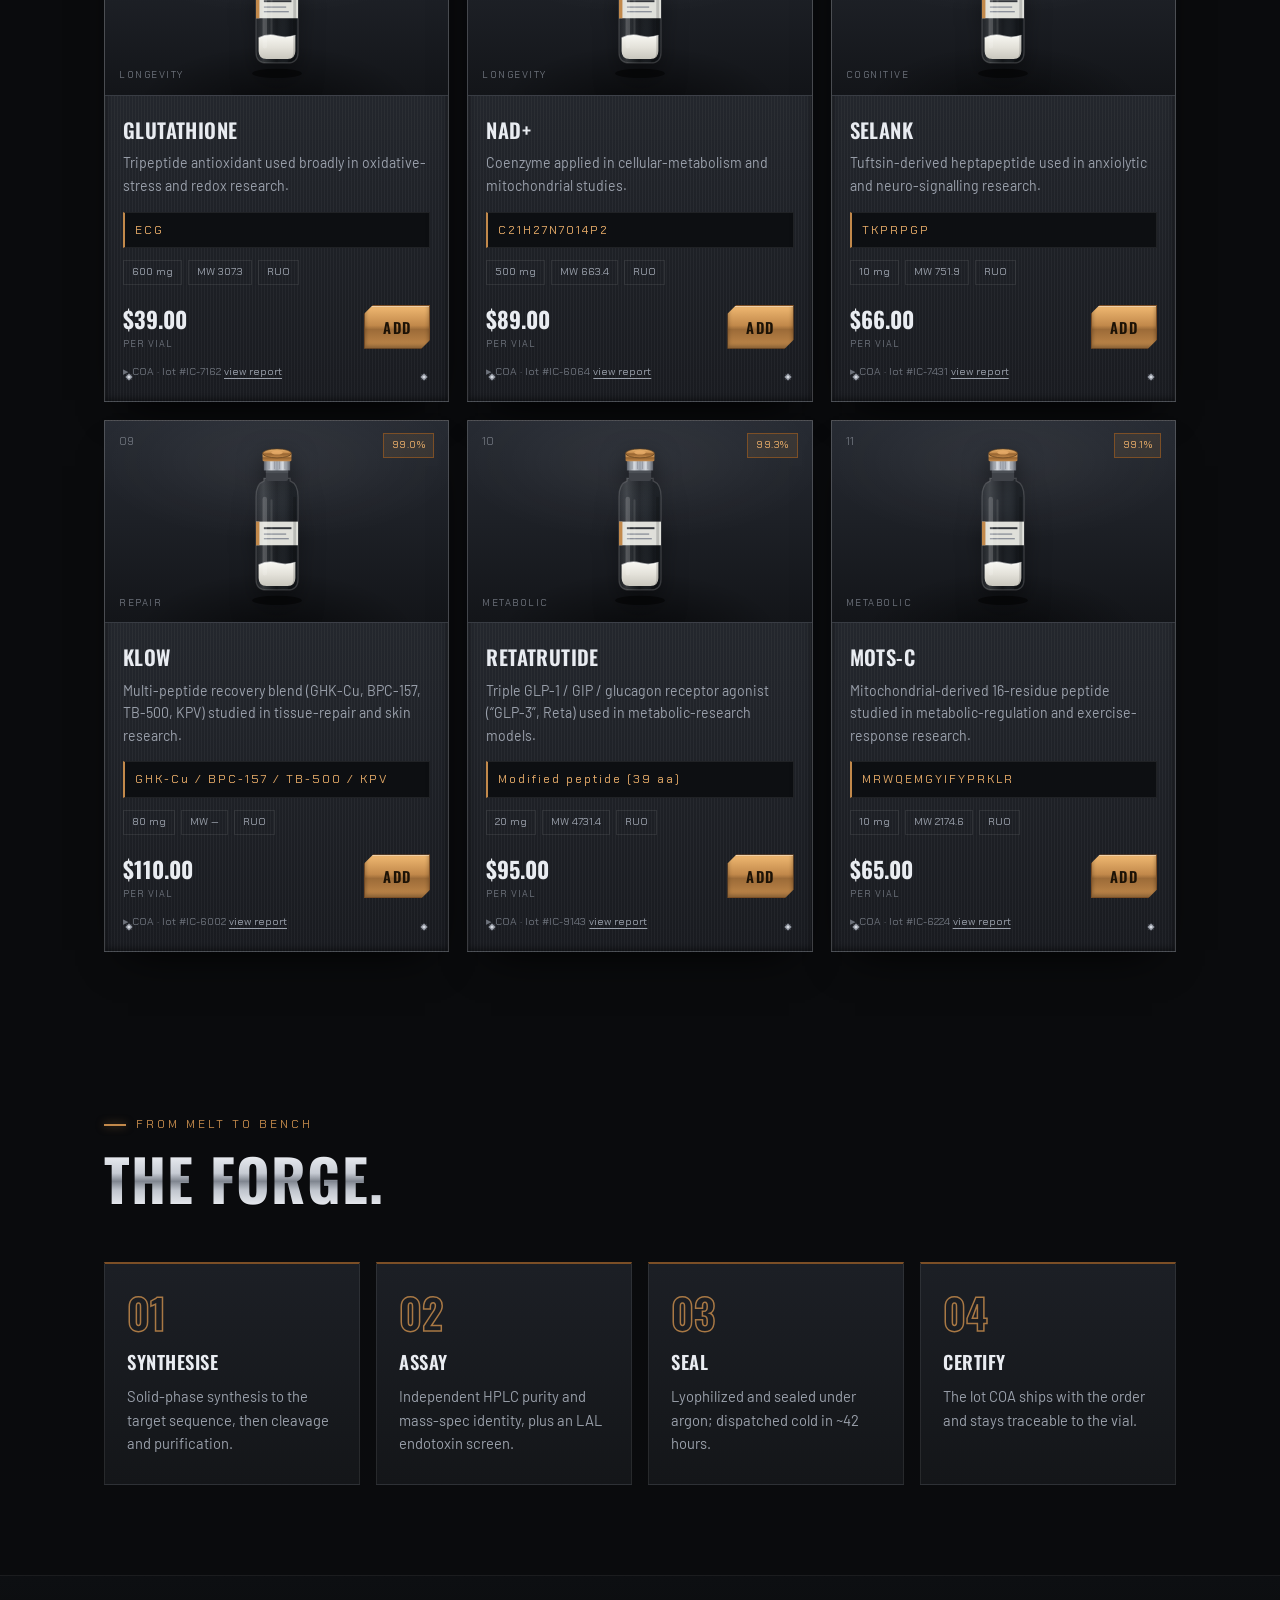
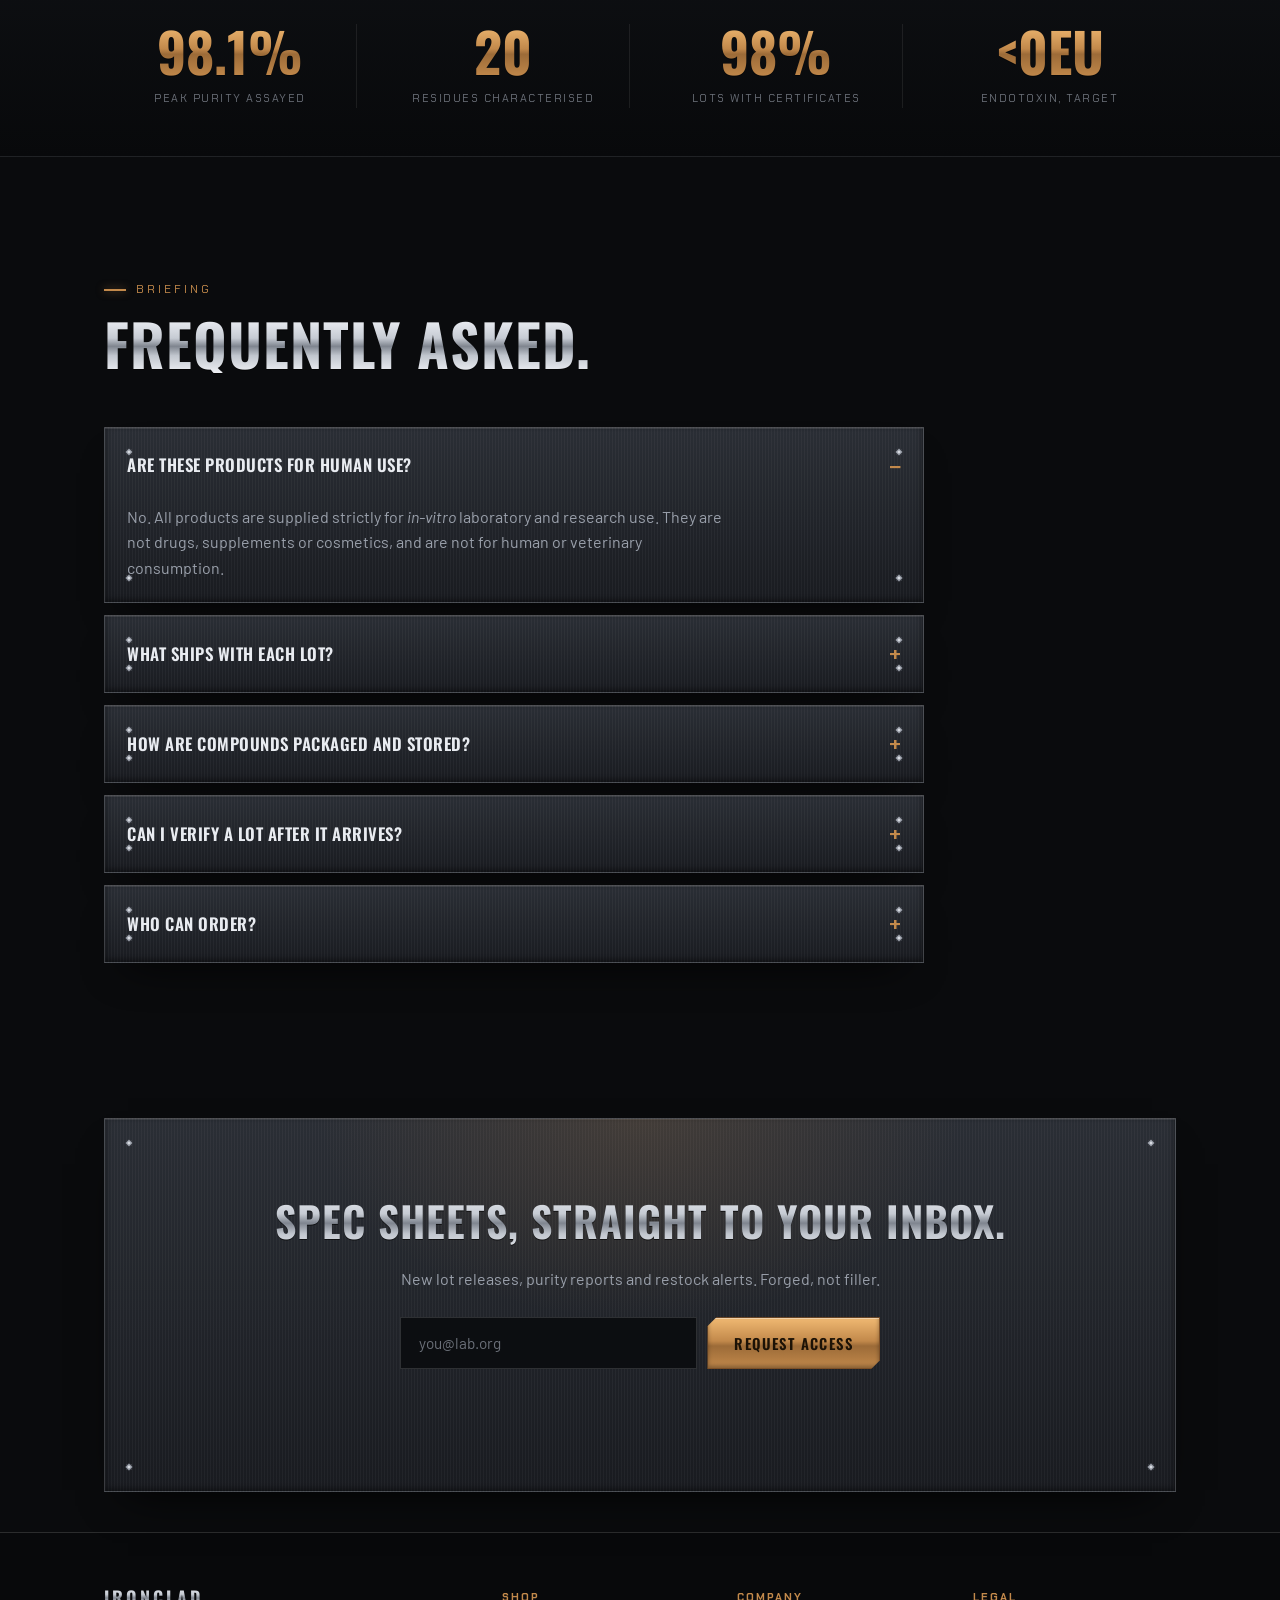
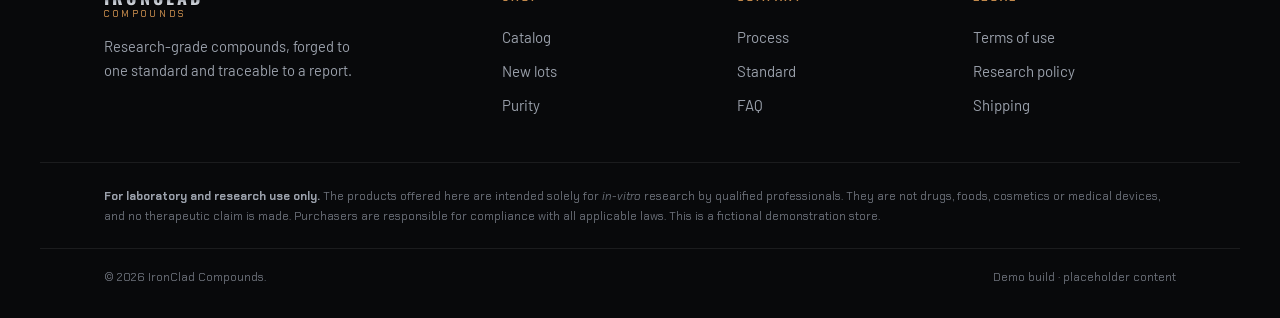
==== commit bd629b56: "Catalog: add KLOW, Retatrutide and MOTS-c; add Metabolic category - Add three products to the defaul" ====
--- a/index.html
+++ b/index.html
@@ -157,6 +157,7 @@
       <div class="filters" id="filters" role="tablist" aria-label="Filter catalog">
         <button class="chip is-active" data-filter="all" role="tab" aria-selected="true">All</button>
         <button class="chip" data-filter="repair" role="tab" aria-selected="false">Repair</button>
+        <button class="chip" data-filter="metabolic" role="tab" aria-selected="false">Metabolic</button>
         <button class="chip" data-filter="cognitive" role="tab" aria-selected="false">Cognitive</button>
         <button class="chip" data-filter="longevity" role="tab" aria-selected="false">Longevity</button>
         <button class="chip" data-filter="cosmetic" role="tab" aria-selected="false">Cosmetic</button>
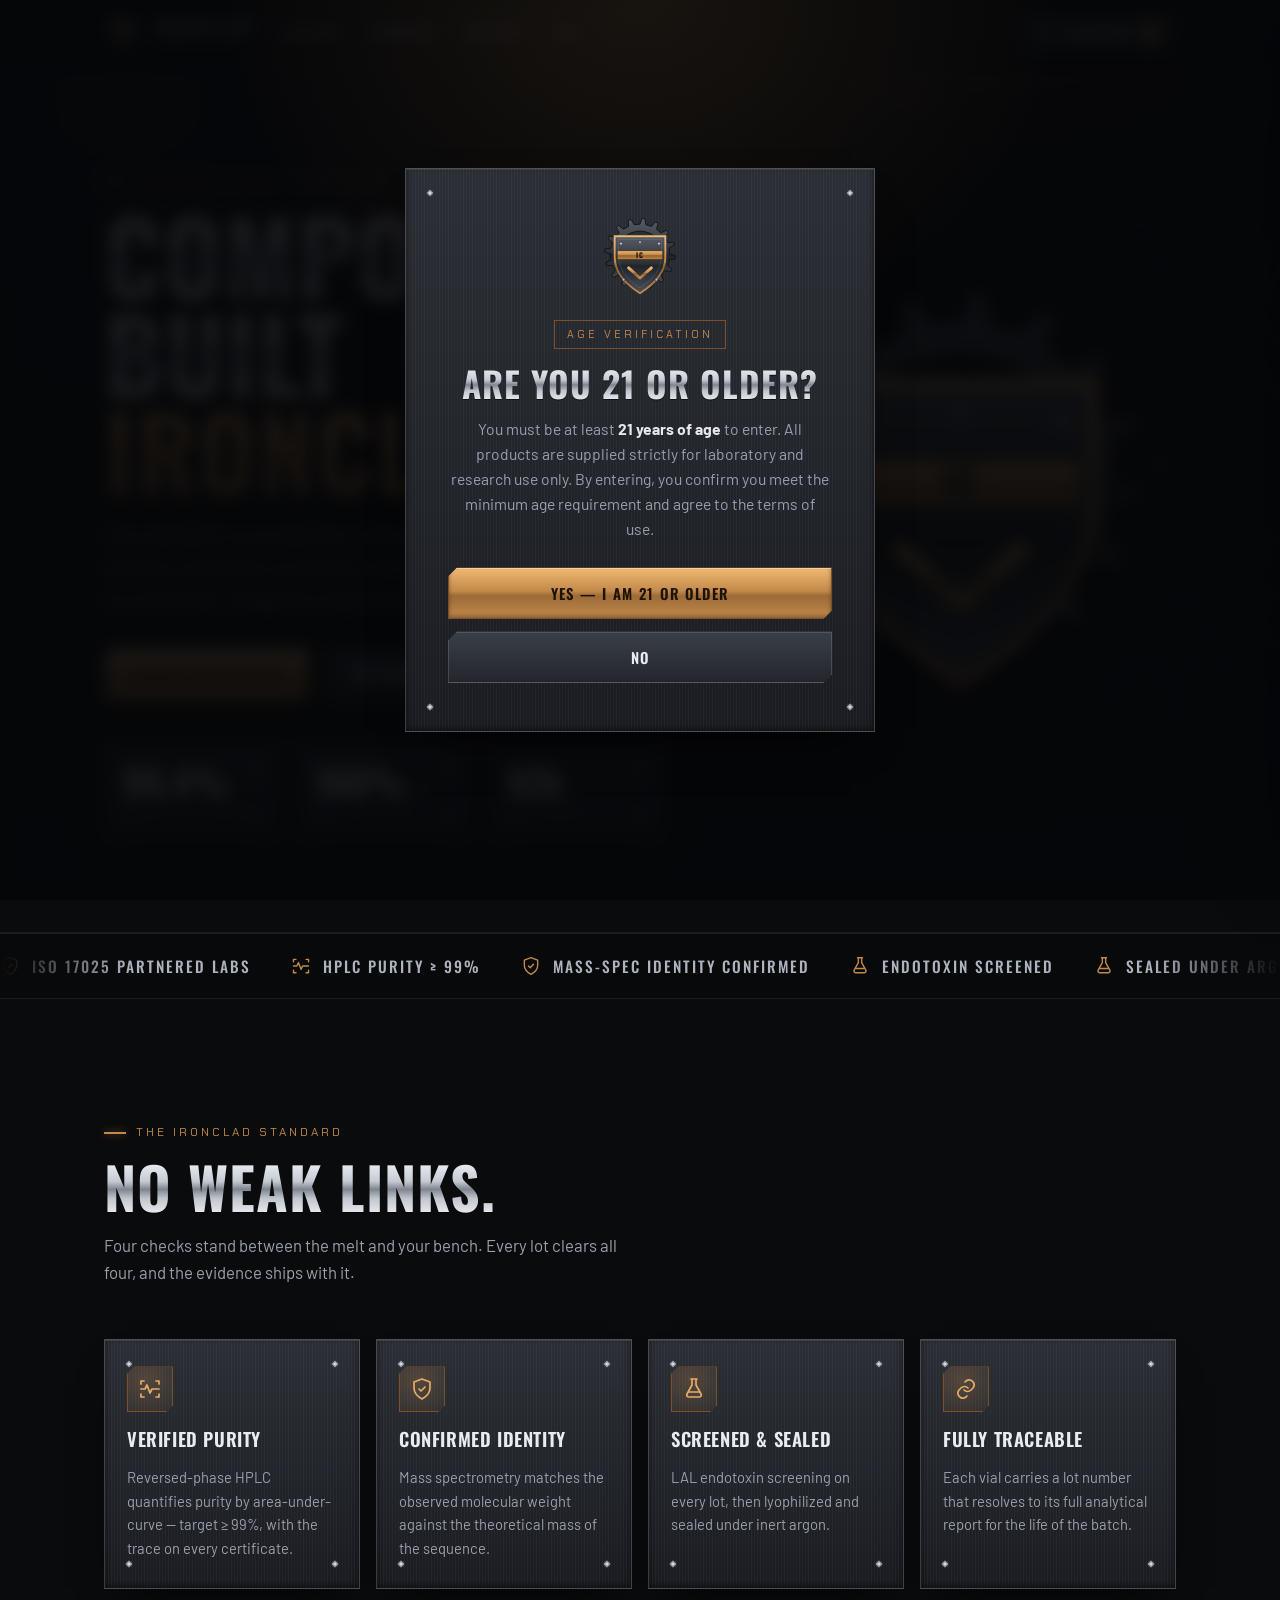
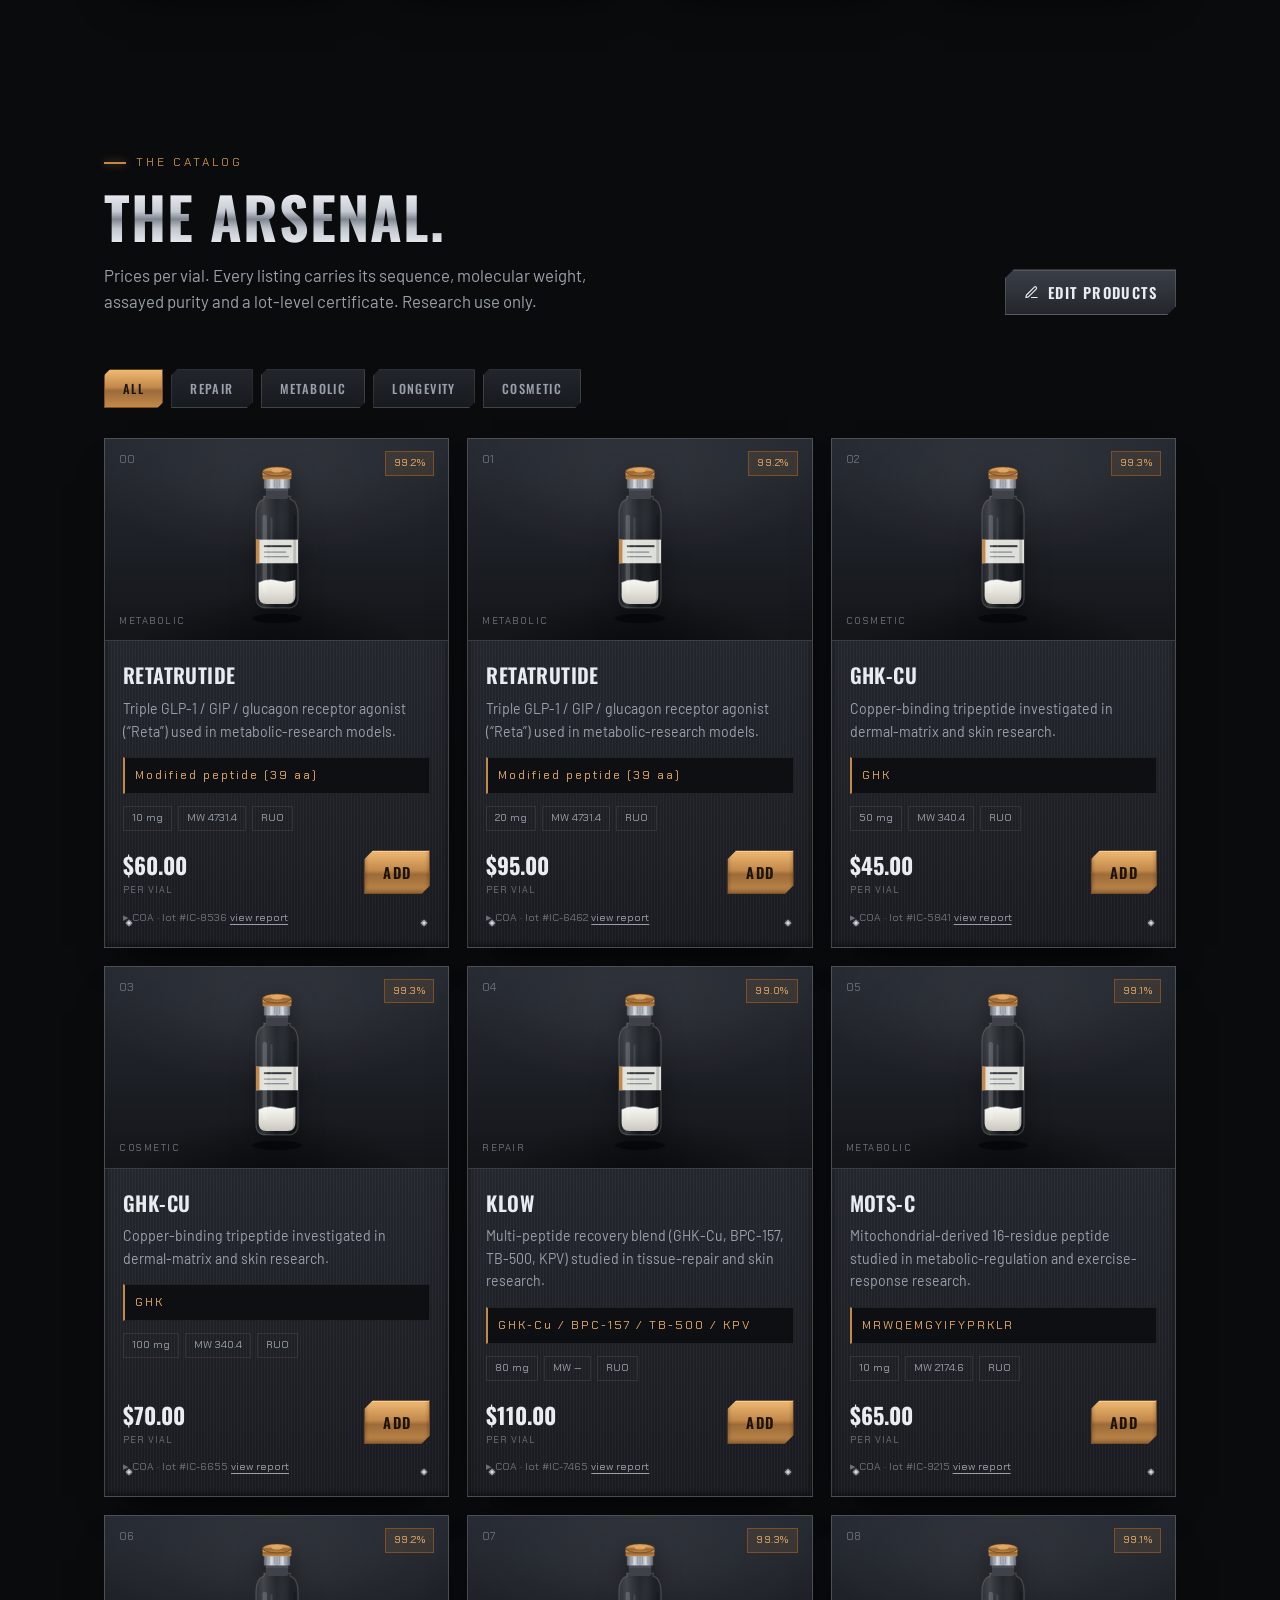
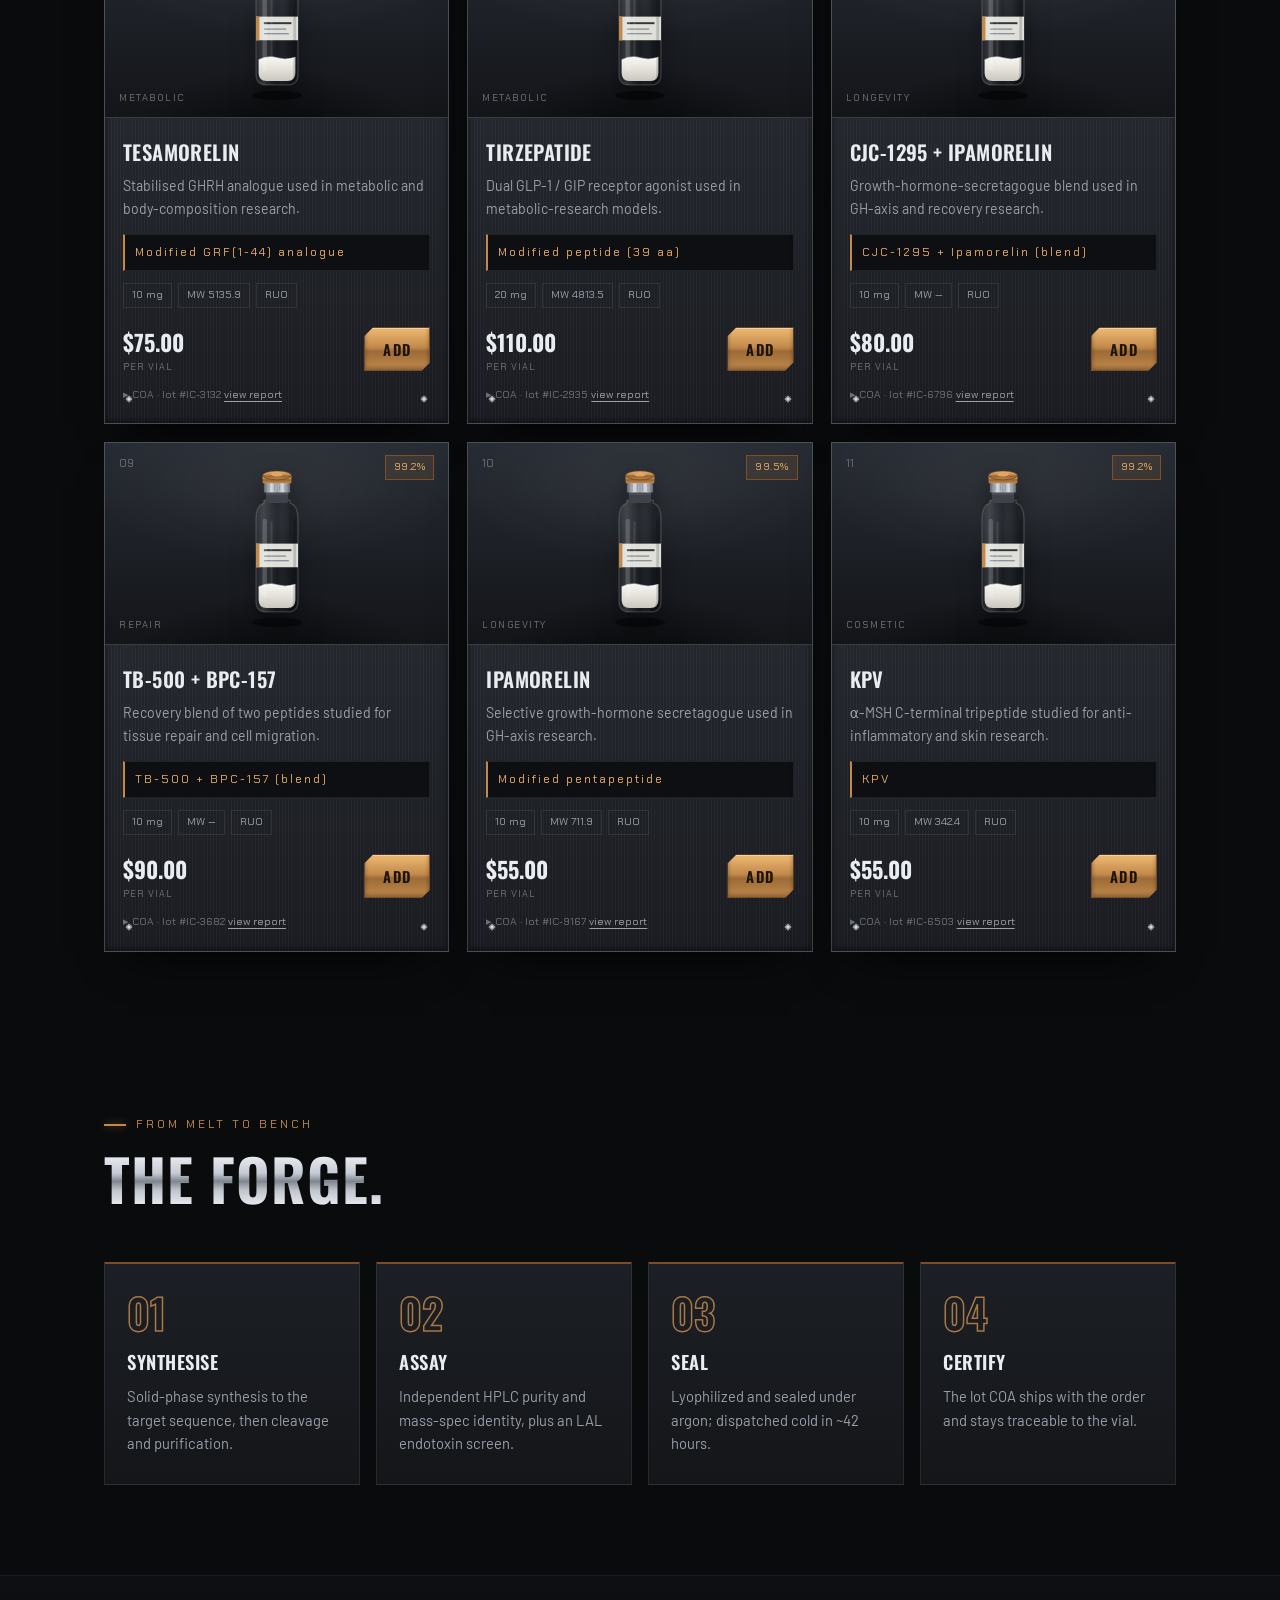
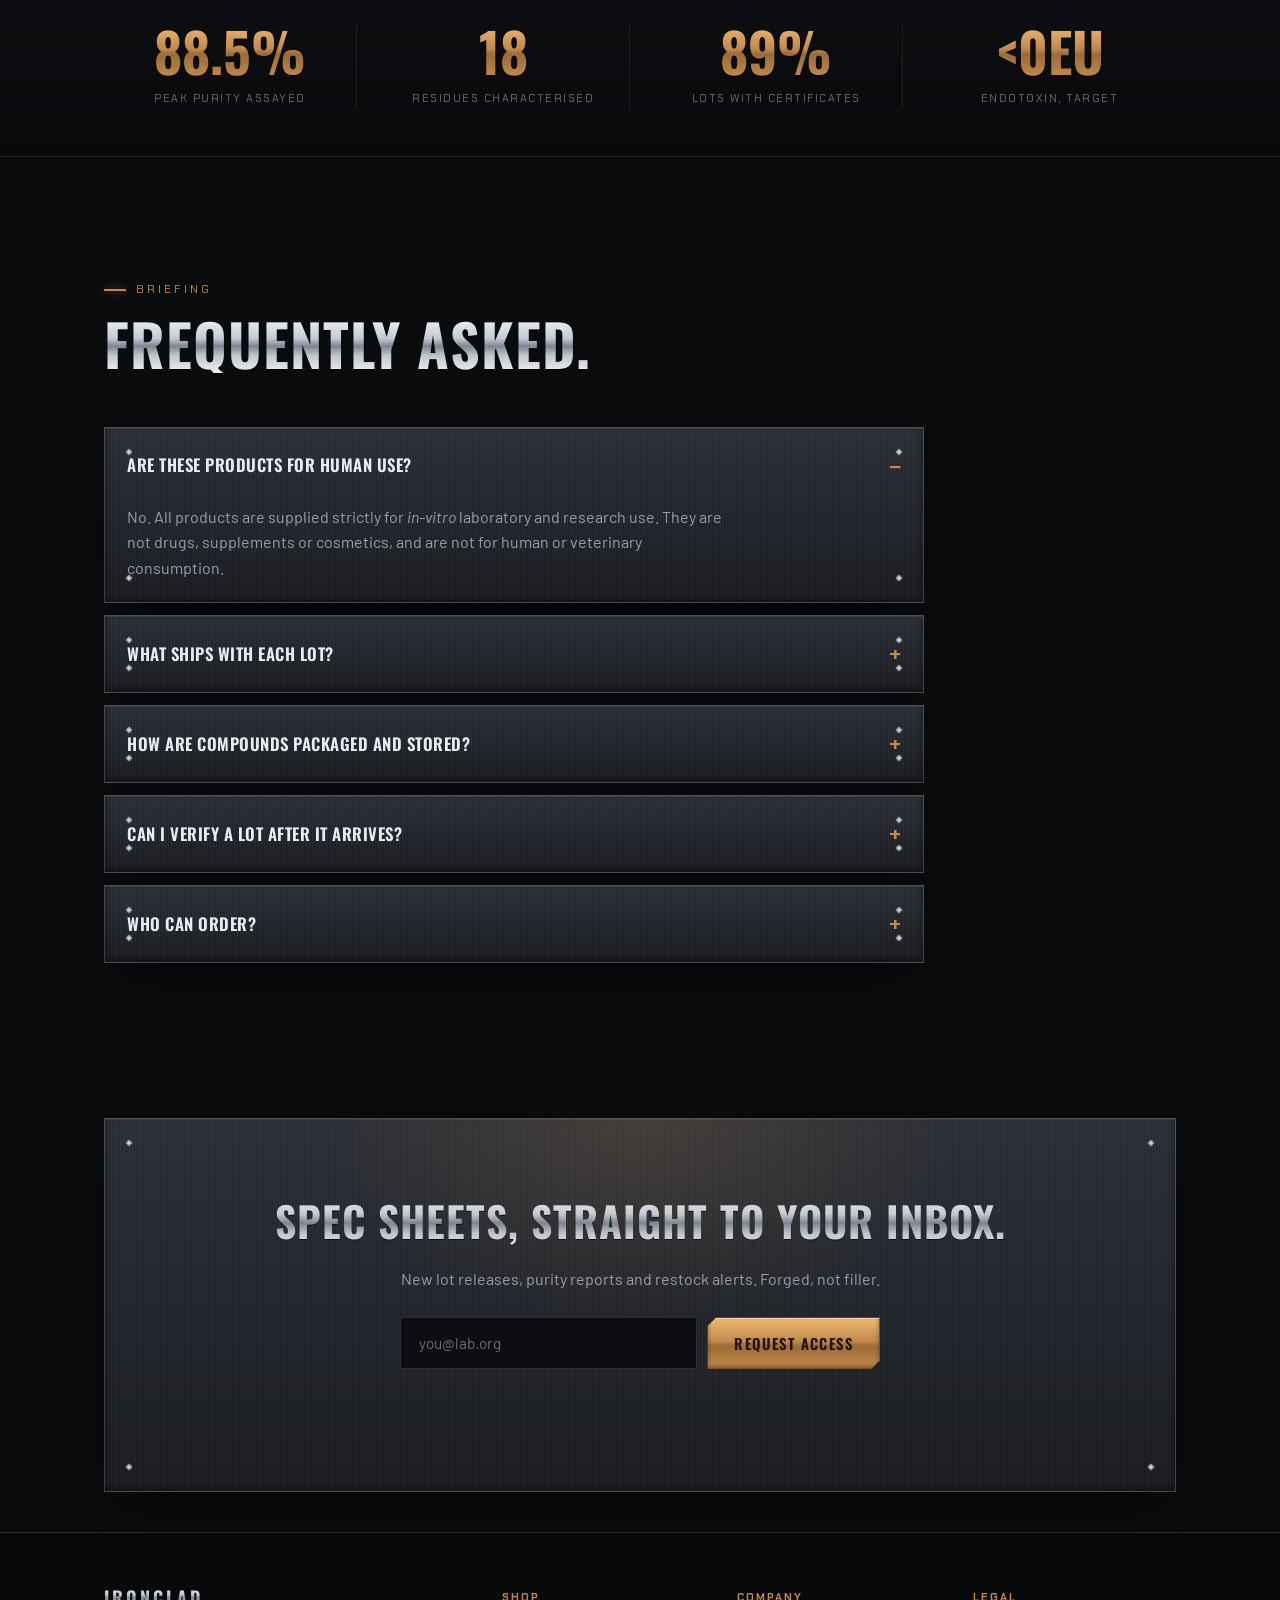
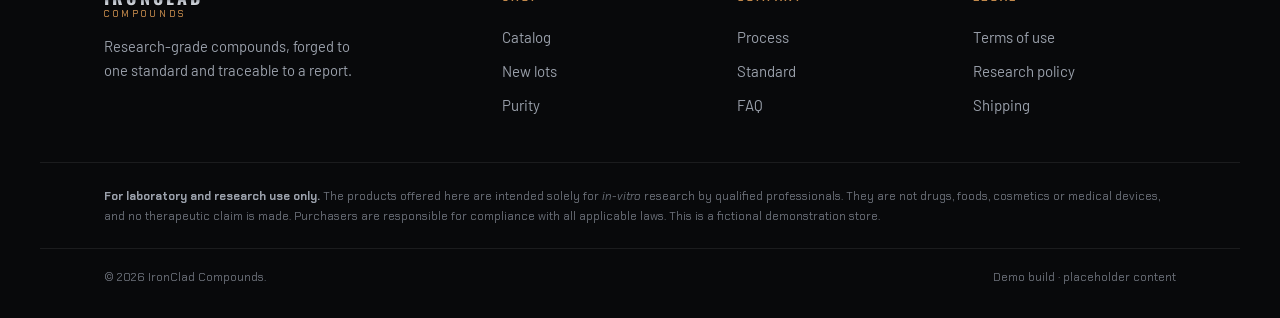
==== commit 106711cc: "Catalog: replace with the inventory sheet (12 items) + dynamic filters - Replace the demo catalog wi" ====
--- a/index.html
+++ b/index.html
@@ -154,14 +154,7 @@
           Edit products
         </button>
       </div>
-      <div class="filters" id="filters" role="tablist" aria-label="Filter catalog">
-        <button class="chip is-active" data-filter="all" role="tab" aria-selected="true">All</button>
-        <button class="chip" data-filter="repair" role="tab" aria-selected="false">Repair</button>
-        <button class="chip" data-filter="metabolic" role="tab" aria-selected="false">Metabolic</button>
-        <button class="chip" data-filter="cognitive" role="tab" aria-selected="false">Cognitive</button>
-        <button class="chip" data-filter="longevity" role="tab" aria-selected="false">Longevity</button>
-        <button class="chip" data-filter="cosmetic" role="tab" aria-selected="false">Cosmetic</button>
-      </div>
+      <div class="filters" id="filters" role="tablist" aria-label="Filter catalog"><!-- chips injected --></div>
       <div class="grid" id="grid" aria-live="polite"></div>
     </section>
 
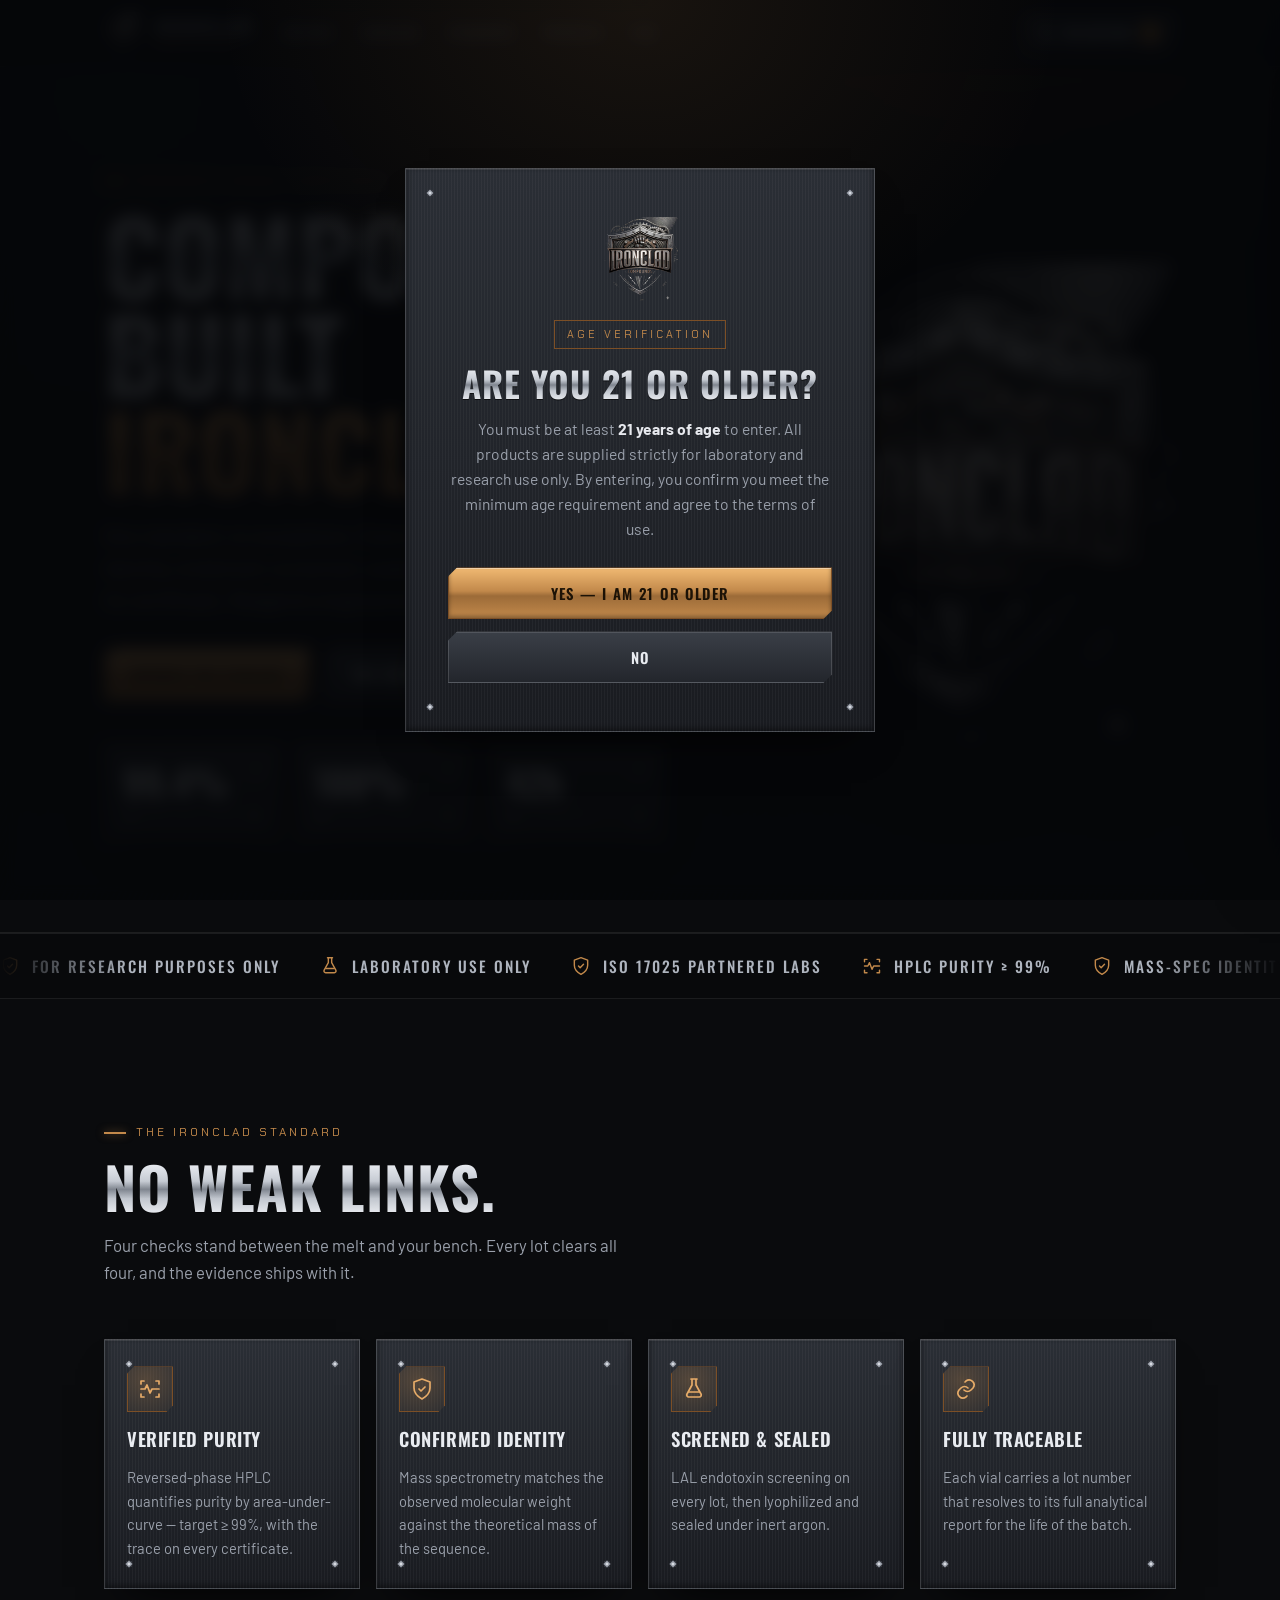
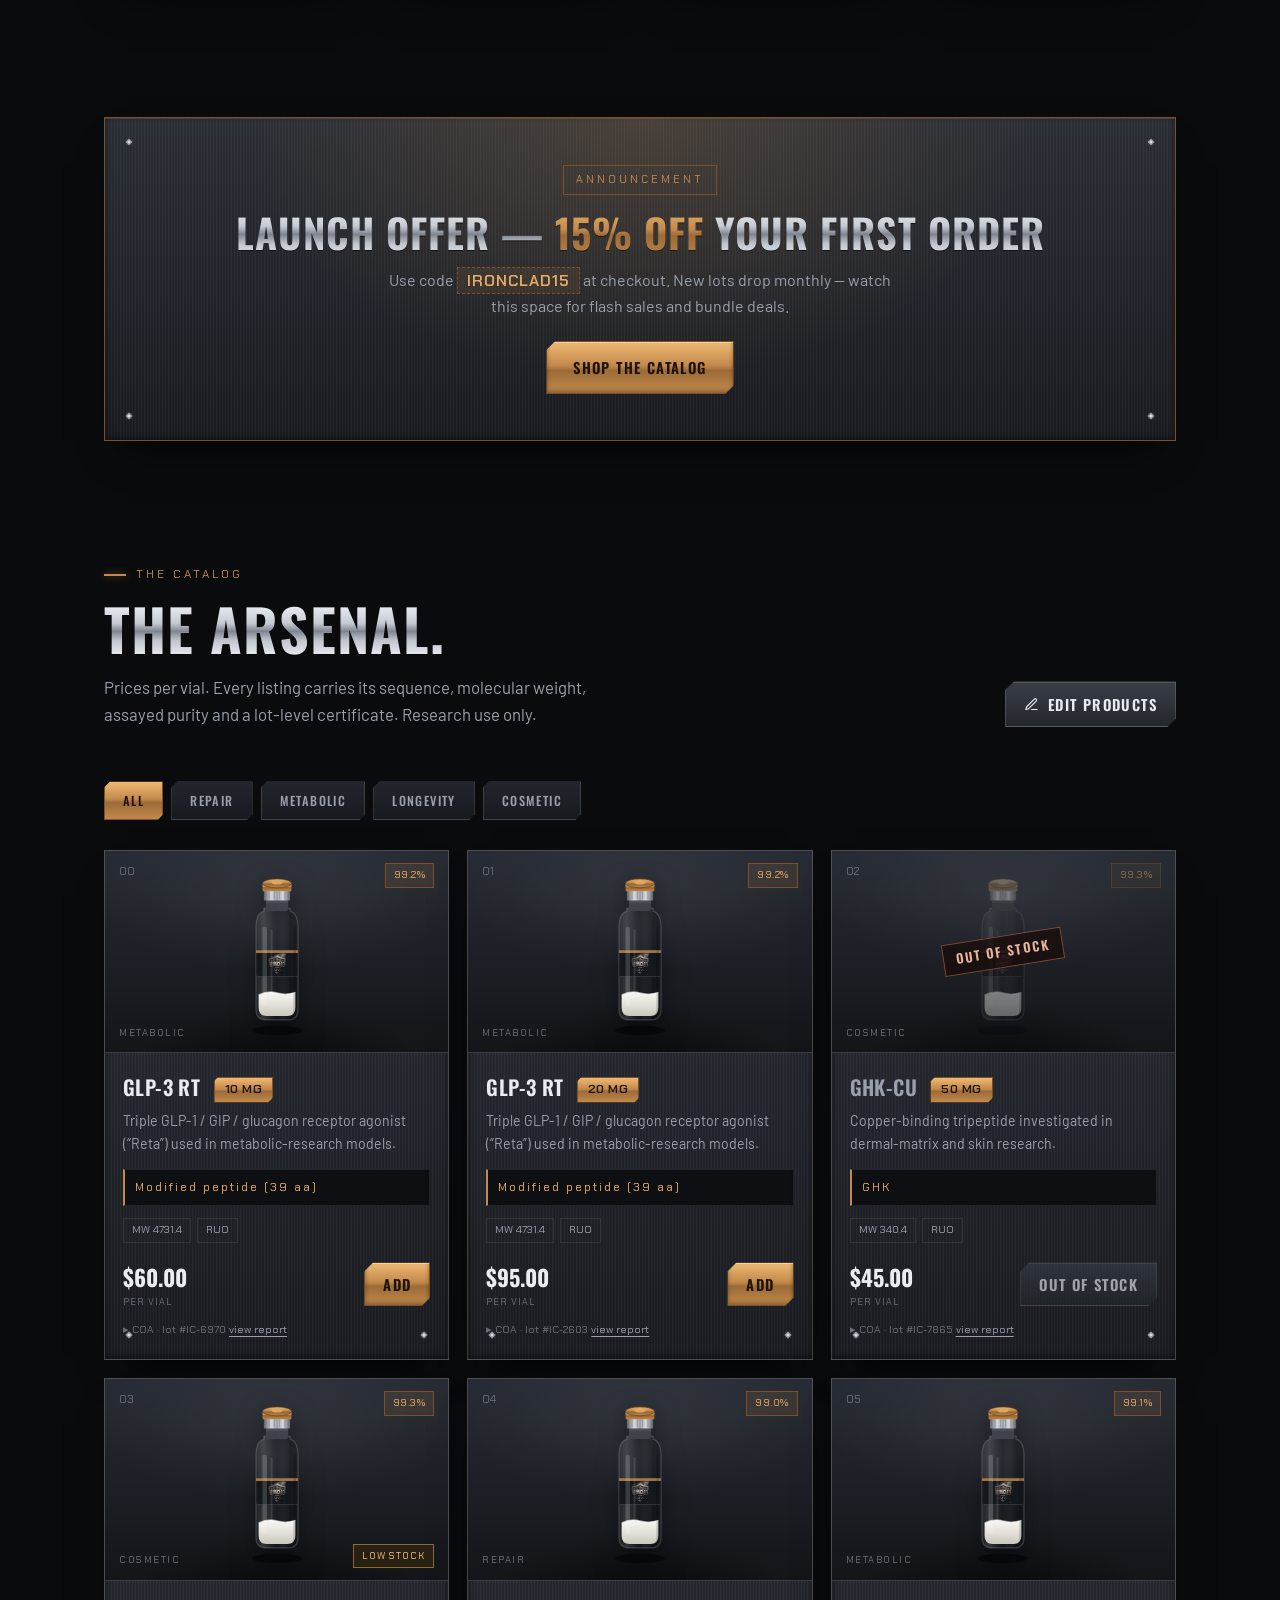
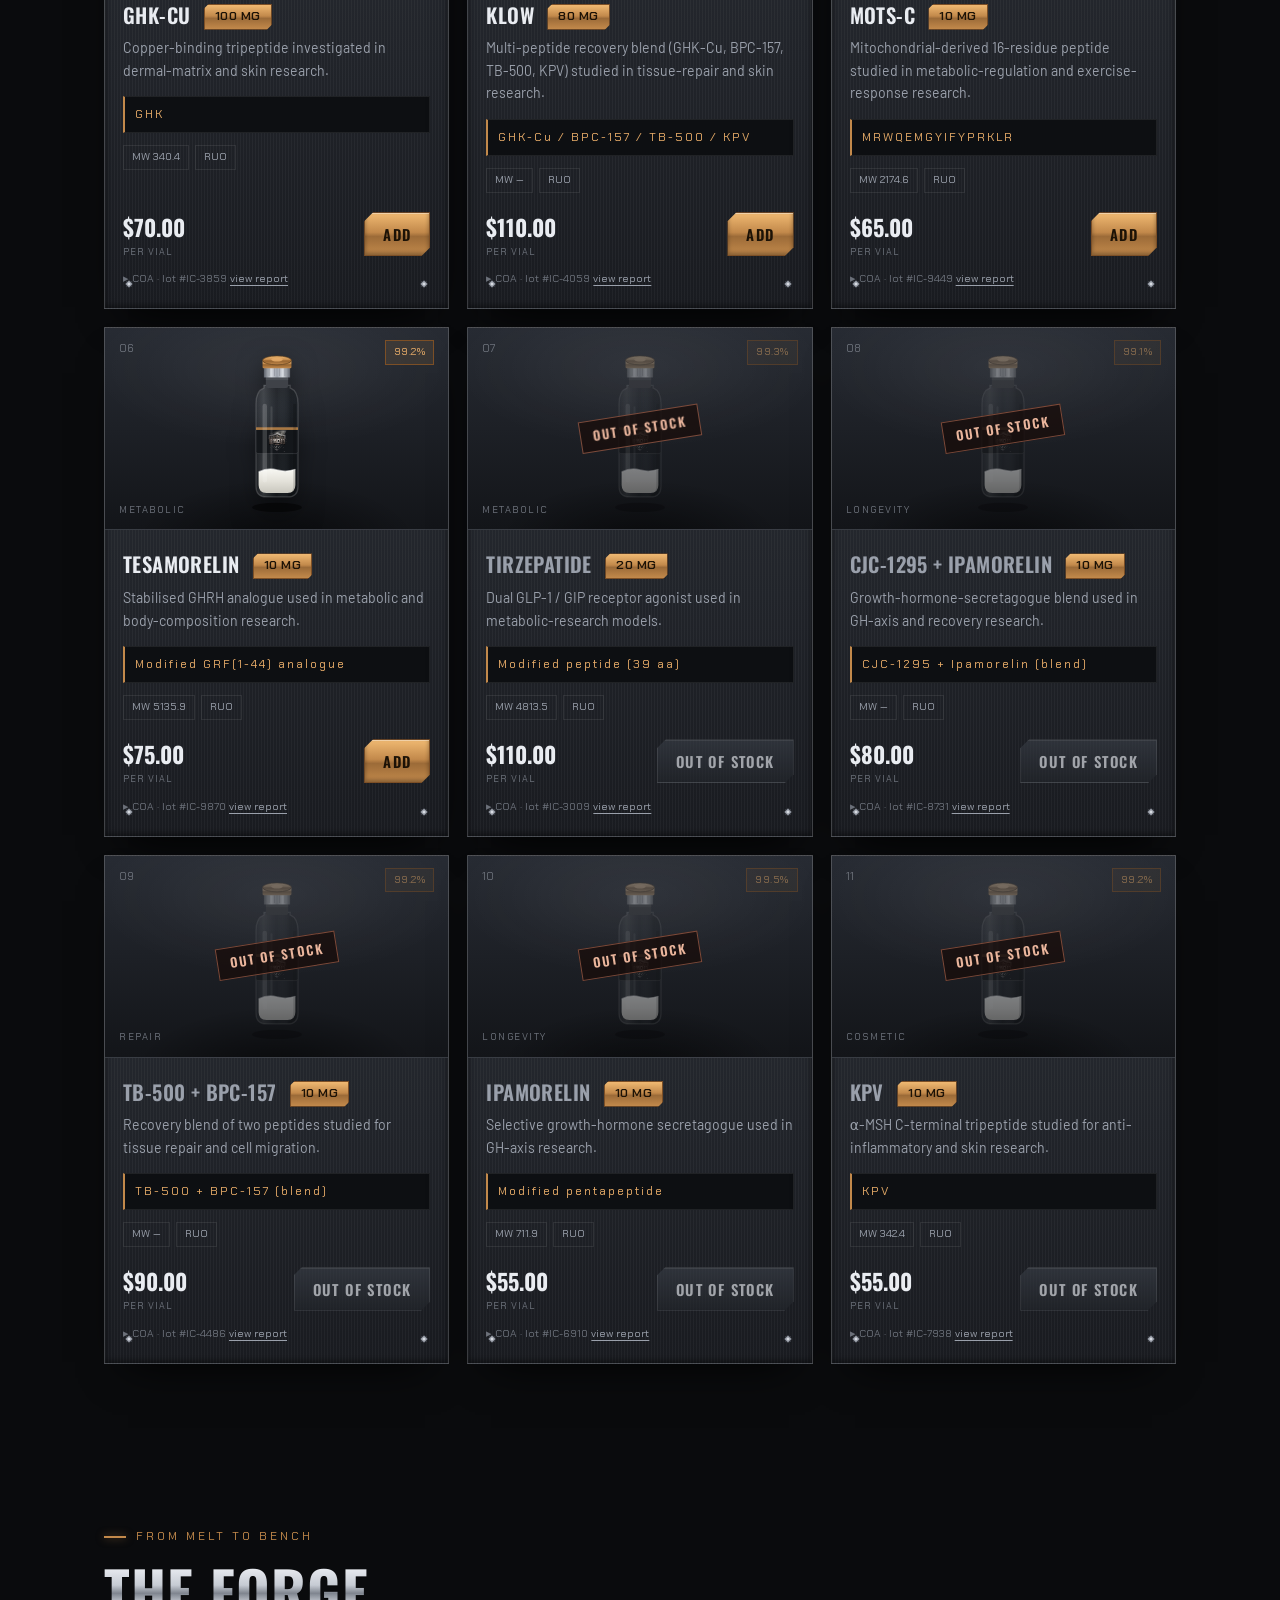
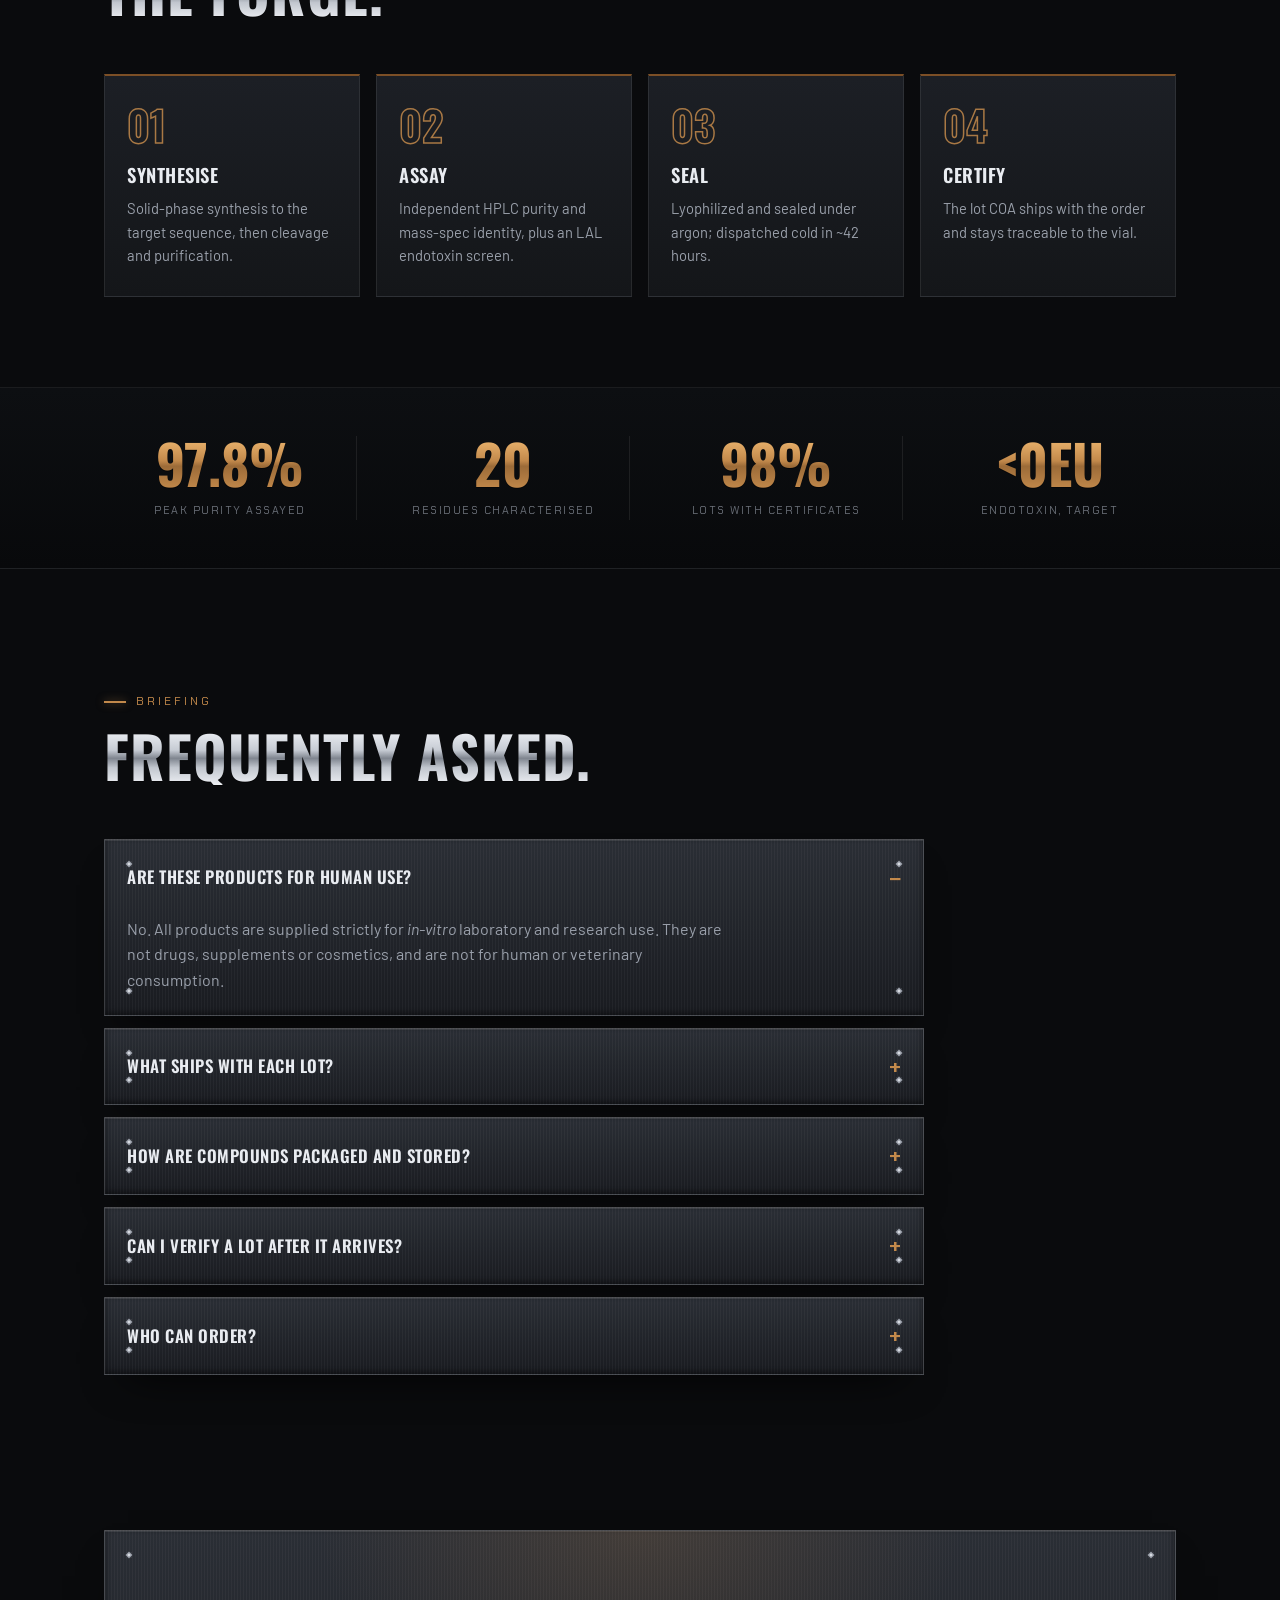
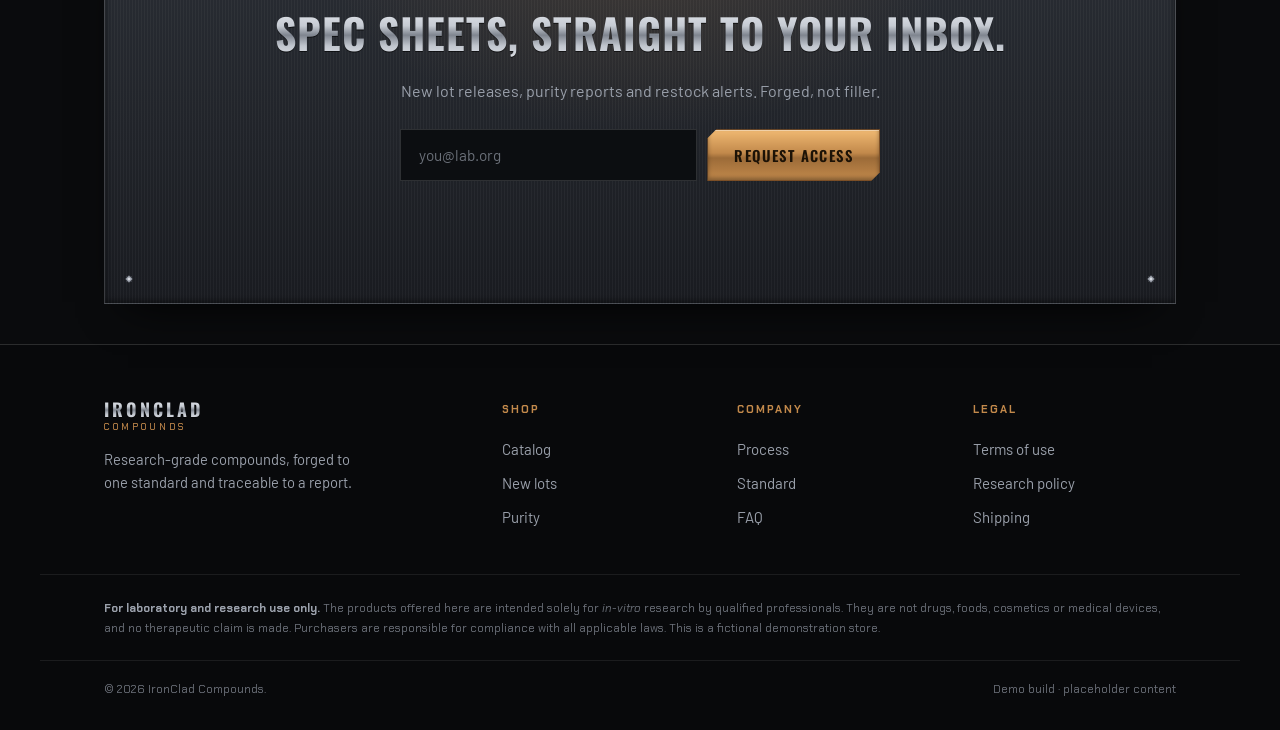
==== commit c2301355: "Rename Retatrutide -> GLP-3 RT; add announcement/offers section - Rename both Retatrutide entries to" ====
--- a/index.html
+++ b/index.html
@@ -80,6 +80,7 @@
         <span class="brand__word"><span class="chrome">IRONCLAD</span><small>Compounds</small></span>
       </a>
       <nav class="nav__links" aria-label="Primary">
+        <a href="#offers">Offers</a>
         <a href="#catalog">Catalog</a>
         <a href="#standard">Standard</a>
         <a href="#process">Process</a>
@@ -93,7 +94,7 @@
     </div>
   </header>
   <div class="mobilemenu" id="mobileMenu" aria-hidden="true">
-    <a href="#catalog">Catalog</a><a href="#standard">Standard</a><a href="#process">Process</a><a href="#faq">FAQ</a>
+    <a href="#offers">Offers</a><a href="#catalog">Catalog</a><a href="#standard">Standard</a><a href="#process">Process</a><a href="#faq">FAQ</a>
   </div>
 
   <main id="top">
@@ -141,6 +142,19 @@
       <div class="pillars" id="pillars"></div>
     </section>
 
+    <!-- ANNOUNCEMENT / OFFERS -->
+    <section class="promo" id="offers" aria-label="Announcements and offers">
+      <div class="wrap">
+        <div class="promo__inner plate">
+          <div class="promo__glow" aria-hidden="true"></div>
+          <span class="promo__tag">Announcement</span>
+          <h2 class="promo__title"><span class="chrome">Launch offer —</span> <span class="bronze-text">15% off</span> <span class="chrome">your first order</span></h2>
+          <p class="promo__text">Use code <span class="promo__code">IRONCLAD15</span> at checkout. New lots drop monthly — watch this space for flash sales and bundle deals.</p>
+          <a href="#catalog" class="btn btn--bronze">Shop the catalog</a>
+        </div>
+      </div>
+    </section>
+
     <!-- CATALOG -->
     <section class="section wrap" id="catalog">
       <div class="section__head section__head--row">
--- a/assets/css/styles.css
+++ b/assets/css/styles.css
@@ -180,6 +180,11 @@
 .hero__stat dd { font-family: var(--tech); font-size: .64rem; letter-spacing: 1px; text-transform: uppercase; color: var(--faint); margin-top: 8px; }
 .hero__crest { display: grid; place-items: center; }
 .hero__crest svg { width: min(100%, 400px); height: auto; filter: drop-shadow(0 30px 50px rgba(0,0,0,.6)); }
+/* real crest logo */
+.crest-img { display: block; }
+.hero__crest .crest-img { width: min(100%, 430px); height: auto; filter: drop-shadow(0 26px 46px rgba(0,0,0,.6)); }
+.brand__emblem .crest-img { width: 100%; height: 100%; object-fit: contain; }
+.agegate__emblem .crest-img { width: 100%; height: 100%; object-fit: contain; }
 
 /* ============================ credentials marquee ============================ */
 .creds { border-top: 1px solid var(--line); border-bottom: 1px solid var(--line); background: #08090b; overflow: hidden; }
@@ -197,6 +202,16 @@
 .pillar__icon svg { width: 24px; height: 24px; color: var(--bronze-lt); }
 .pillar h3 { font-family: var(--display); font-weight: 600; text-transform: uppercase; letter-spacing: .6px; font-size: 1.16rem; color: var(--chrome); }
 .pillar p { color: var(--muted); font-size: .92rem; }
+
+/* ============================ announcement / offers ============================ */
+.promo { padding-top: clamp(48px, 7vw, 88px); }
+.promo__inner { position: relative; overflow: hidden; text-align: center; padding: clamp(28px, 4vw, 46px) var(--pad); border-color: var(--bronze-dk); }
+.promo__glow { position: absolute; inset: 0; background: radial-gradient(60% 130% at 50% 0%, rgba(194,137,75,.2), transparent 62%); pointer-events: none; }
+.promo__tag { position: relative; display: inline-block; font-family: var(--tech); font-size: .68rem; letter-spacing: 3px; text-transform: uppercase; color: var(--bronze); border: 1px solid var(--bronze-dk); padding: 5px 12px; margin-bottom: 16px; }
+.promo__title { position: relative; font-family: var(--display); font-weight: 700; text-transform: uppercase; letter-spacing: 1px; line-height: 1.05; font-size: clamp(1.5rem, 3.8vw, 2.5rem); }
+.promo__text { position: relative; color: var(--muted); margin: 14px auto 22px; max-width: 58ch; }
+.promo__code { font-family: var(--tech); font-weight: 600; letter-spacing: 1px; color: var(--bronze-lt); border: 1px dashed var(--bronze-dk); background: rgba(194,137,75,.1); padding: 2px 9px; }
+.promo .btn { position: relative; }
 
 /* ============================ catalog ============================ */
 .filters { display: flex; flex-wrap: wrap; gap: 8px; margin-bottom: 30px; }
@@ -216,6 +231,7 @@
 .card__stage .vial { position: relative; z-index: 1; width: 84px; height: auto; }
 .card__body { display: flex; flex-direction: column; flex: 1; padding: 18px 18px 20px; }
 .card__name { font-family: var(--display); font-weight: 600; text-transform: uppercase; letter-spacing: .4px; font-size: 1.28rem; color: var(--chrome); }
+.card__size { display: inline-block; vertical-align: middle; transform: translateY(-1px); margin-left: 8px; font-family: var(--tech); font-weight: 600; font-size: .78rem; letter-spacing: .5px; color: #1c1206; background: var(--bronze-grad); border: 1px solid var(--bronze-dk); padding: 2px 10px; clip-path: polygon(5px 0,100% 0,100% calc(100% - 5px),calc(100% - 5px) 100%,0 100%,0 5px); }
 .card__desc { color: var(--muted); font-size: .88rem; margin: 6px 0 14px; }
 .card__seq { font-family: var(--tech); font-size: .74rem; letter-spacing: 2px; color: var(--bronze-lt); word-break: break-all; padding: 8px 10px; background: #0d0f12; border: 1px solid var(--line); border-left: 2px solid var(--bronze); margin-bottom: 12px; }
 .card__spec { display: flex; flex-wrap: wrap; gap: 6px; margin-bottom: 16px; }
@@ -228,6 +244,17 @@
 .card__coa { font-family: var(--tech); font-size: .66rem; color: var(--faint); margin-top: 12px; display: block; }
 .card__coa a { color: var(--muted); text-decoration: underline; text-underline-offset: 3px; }
 .card__coa a:hover { color: var(--bronze-lt); }
+
+/* out of stock */
+.card--out .vial { opacity: .45; filter: grayscale(.5); }
+.card--out .card__name { color: var(--muted); }
+.card--out .card__purity { opacity: .5; }
+.card__oos { position: absolute; z-index: 2; top: 50%; left: 50%; transform: translate(-50%, -50%) rotate(-9deg); font-family: var(--display); font-weight: 600; text-transform: uppercase; letter-spacing: 2px; font-size: .8rem; color: #eab59c; background: rgba(24,12,9,.74); border: 1px solid #7c4a3a; padding: 5px 12px; pointer-events: none; white-space: nowrap; }
+.card__add--oos { opacity: .65; cursor: not-allowed; }
+.card__add--oos:hover { transform: none; filter: none; }
+
+/* low stock */
+.card__low { position: absolute; z-index: 2; bottom: 12px; right: 14px; font-family: var(--tech); font-size: .6rem; letter-spacing: 1px; text-transform: uppercase; color: #f0c07a; border: 1px solid #8a6a2e; background: rgba(58,40,14,.55); padding: 3px 8px; pointer-events: none; }
 
 /* realistic vial (static product shot) */
 .vial { display: block; filter: drop-shadow(0 8px 12px rgba(0,0,0,.5)); }
@@ -350,9 +377,7 @@
 .erow { position: relative; padding: 16px 16px 14px; }
 .erow__grid { display: grid; grid-template-columns: repeat(6, 1fr); gap: 12px; }
 .erow label { display: flex; flex-direction: column; gap: 5px; font-family: var(--tech); font-size: .62rem; letter-spacing: 1px; text-transform: uppercase; color: var(--faint); }
-.erow label:nth-child(1) { grid-column: span 3; }
-.erow label:nth-child(2) { grid-column: span 3; }
-.erow label:nth-child(3), .erow label:nth-child(4), .erow label:nth-child(5), .erow label:nth-child(6) { grid-column: span 3; }
+.erow label { grid-column: span 3; }
 .erow__wide { grid-column: 1 / -1 !important; }
 .erow input, .erow select, .erow textarea { font-family: var(--body); font-size: .92rem; color: var(--text); background: #0c0e11; border: 1px solid var(--line-2); padding: 9px 11px; width: 100%; text-transform: none; letter-spacing: 0; }
 .erow input:focus, .erow select:focus, .erow textarea:focus { outline: none; border-color: var(--bronze); box-shadow: 0 0 0 2px rgba(194,137,75,.18); }
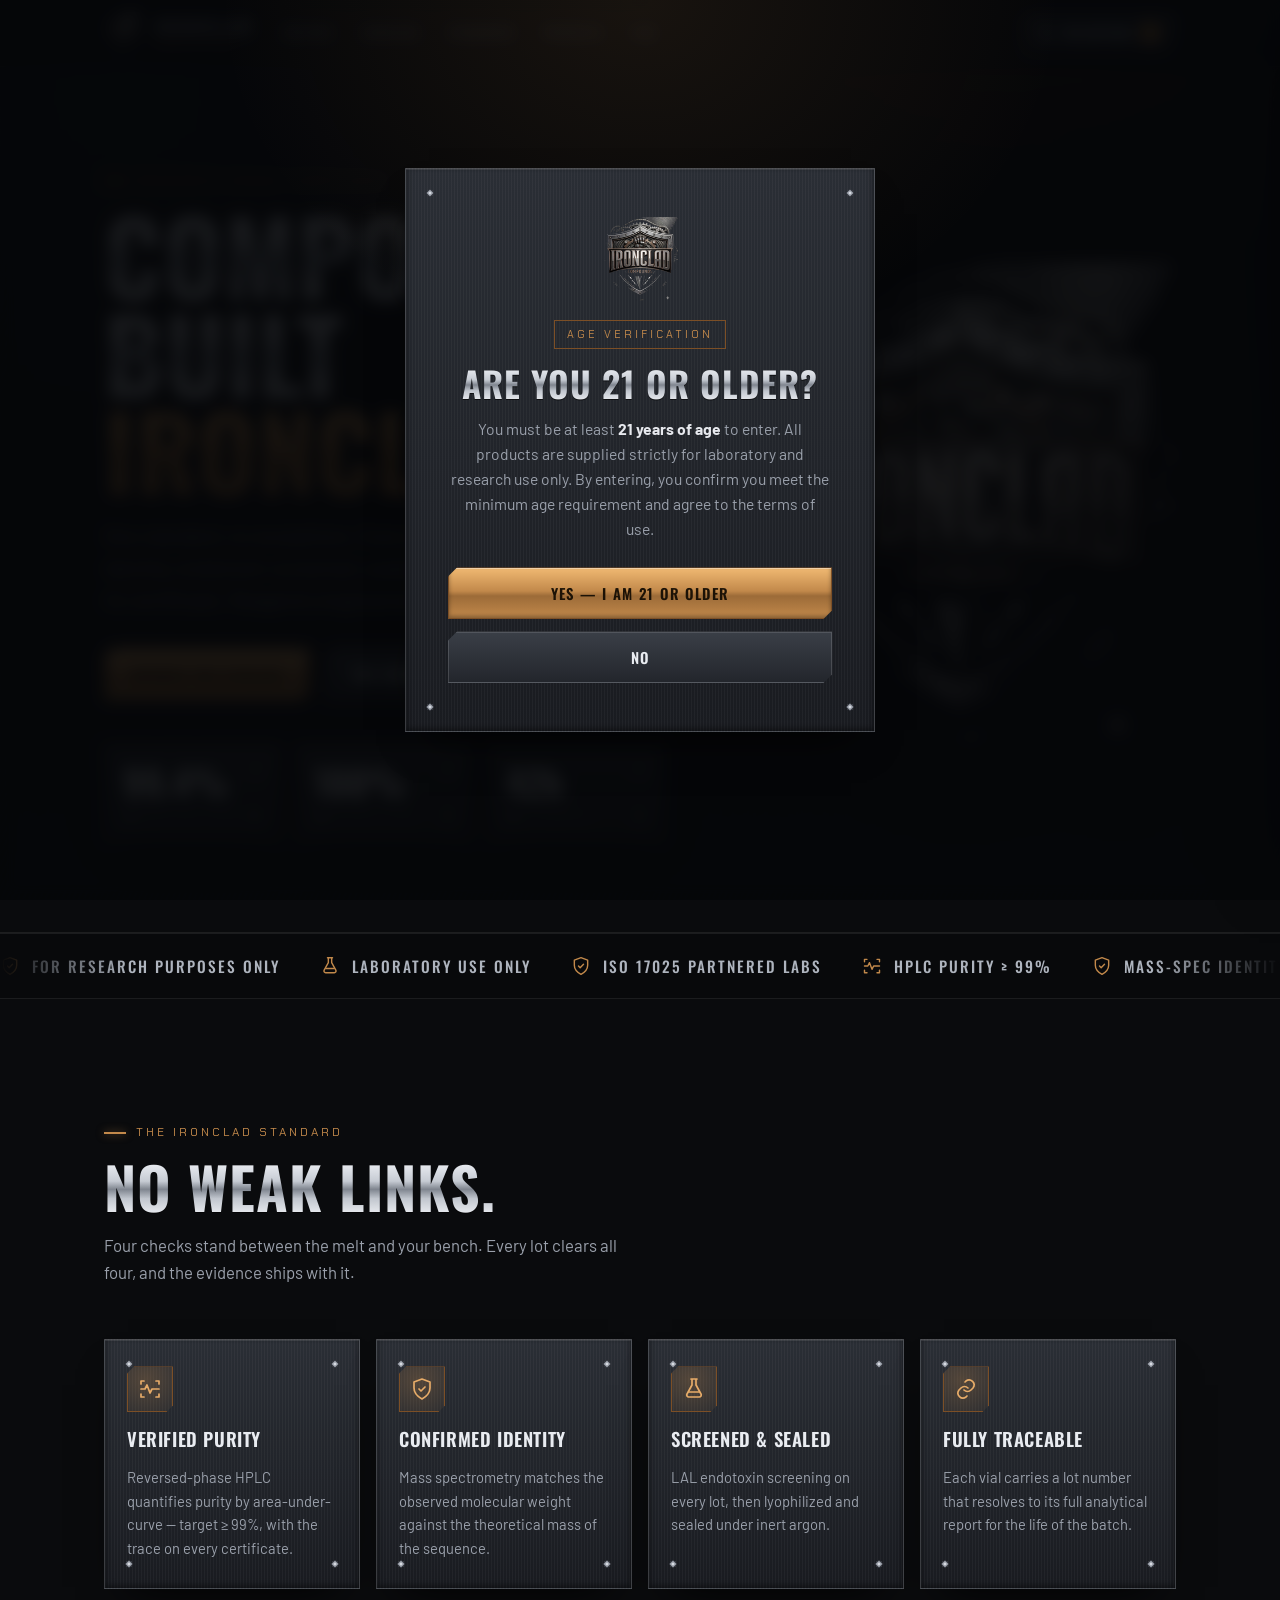
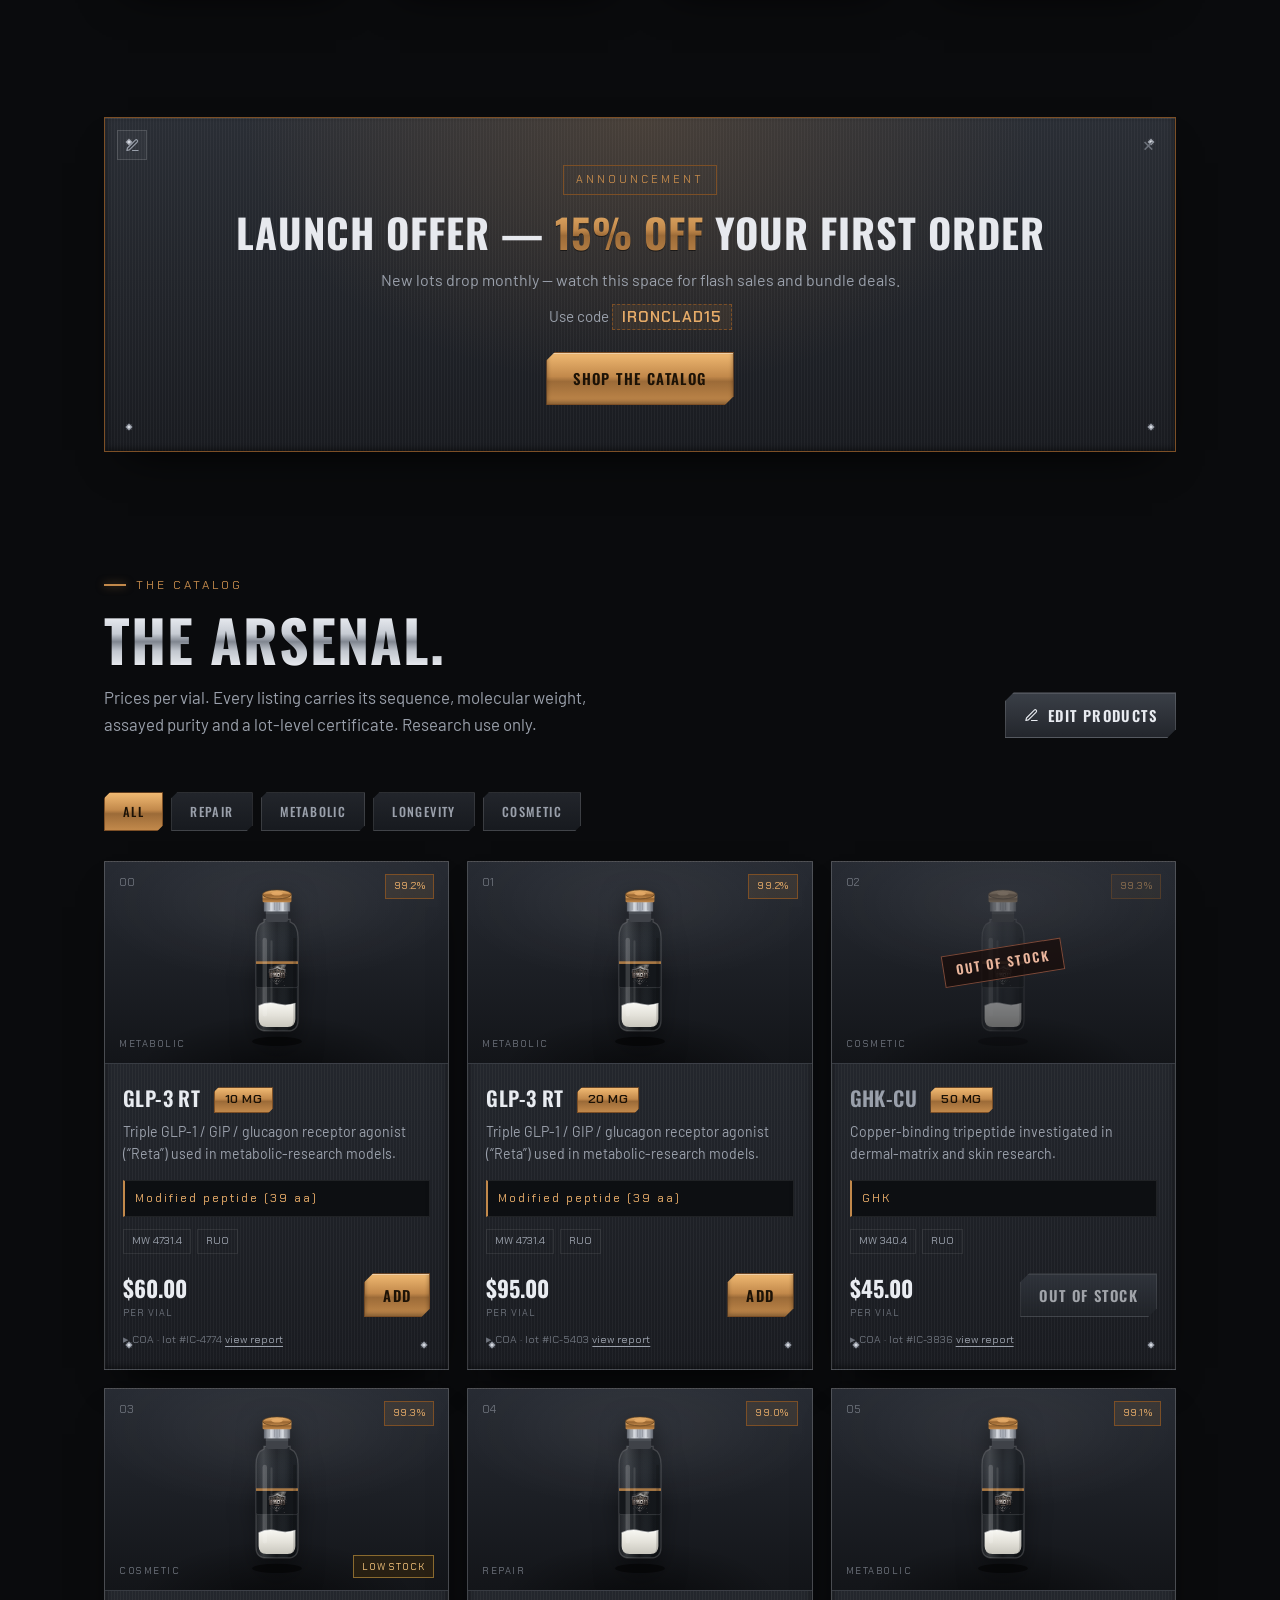
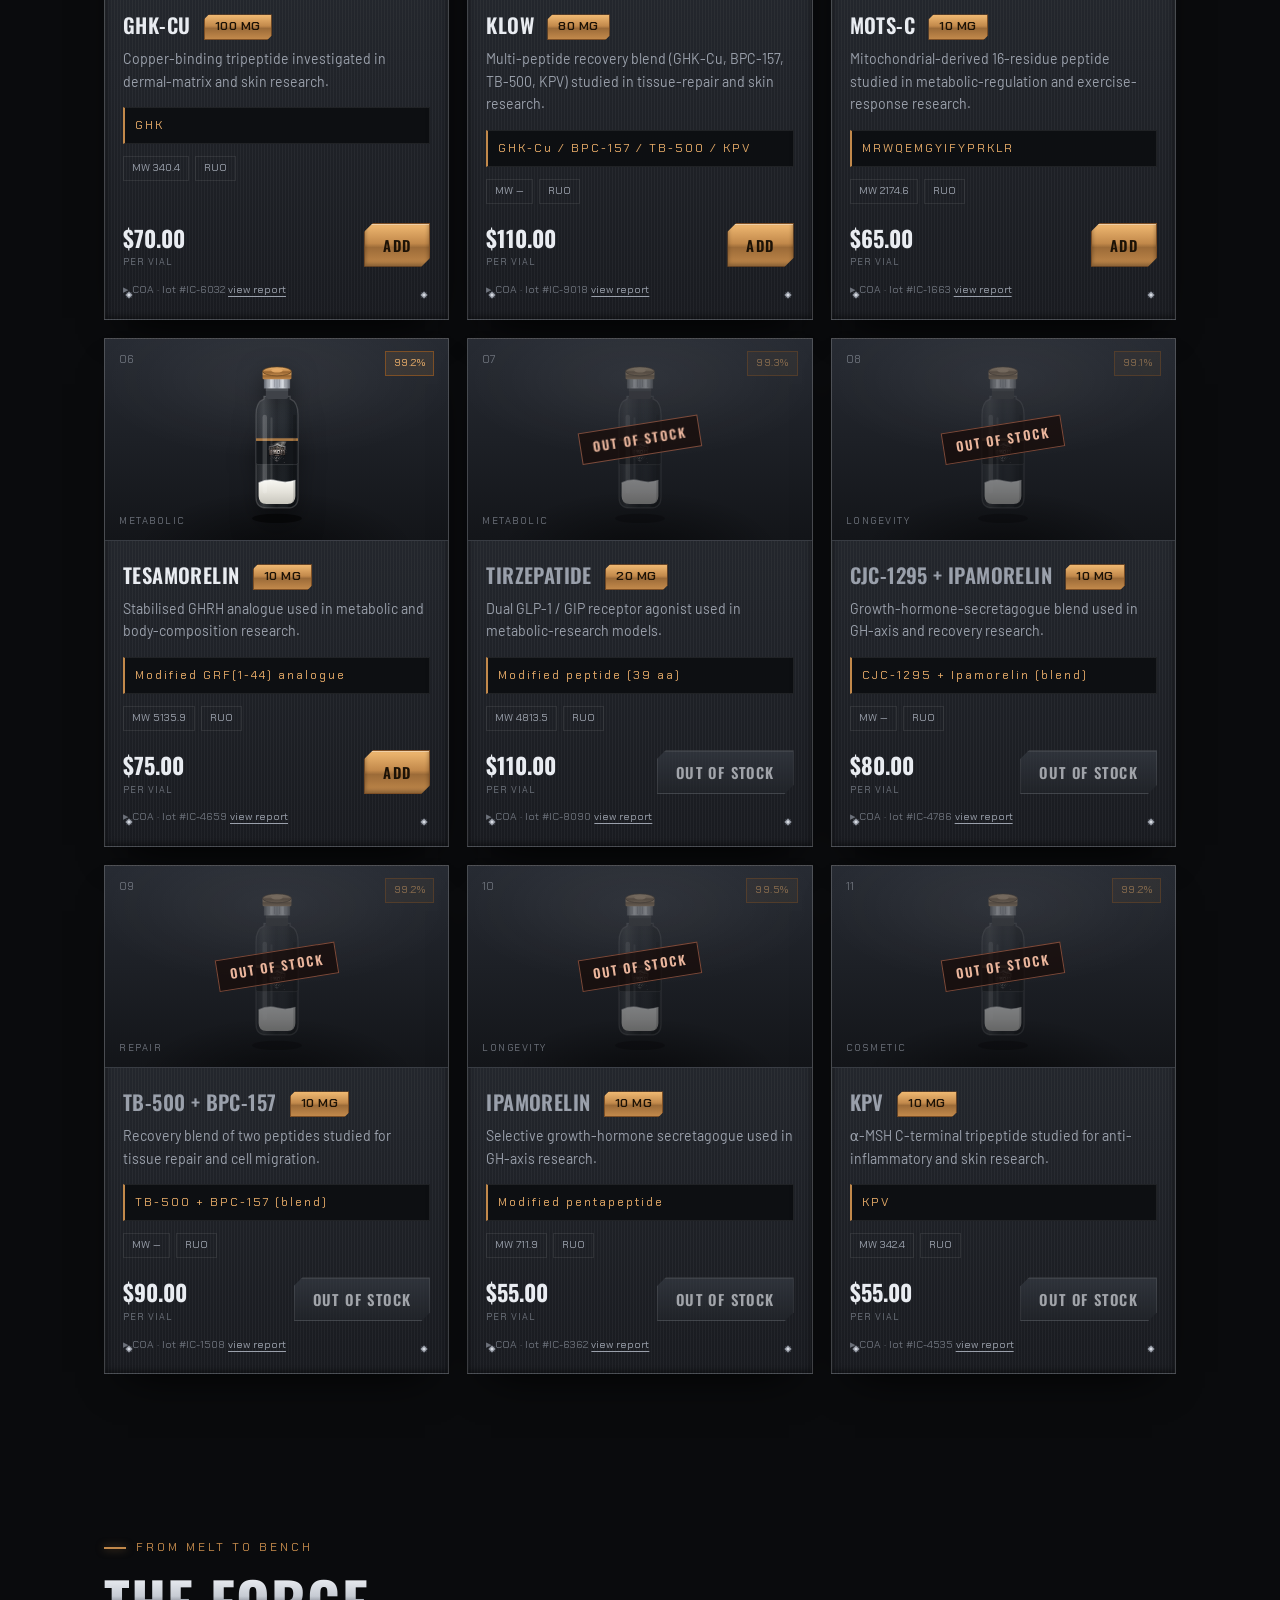
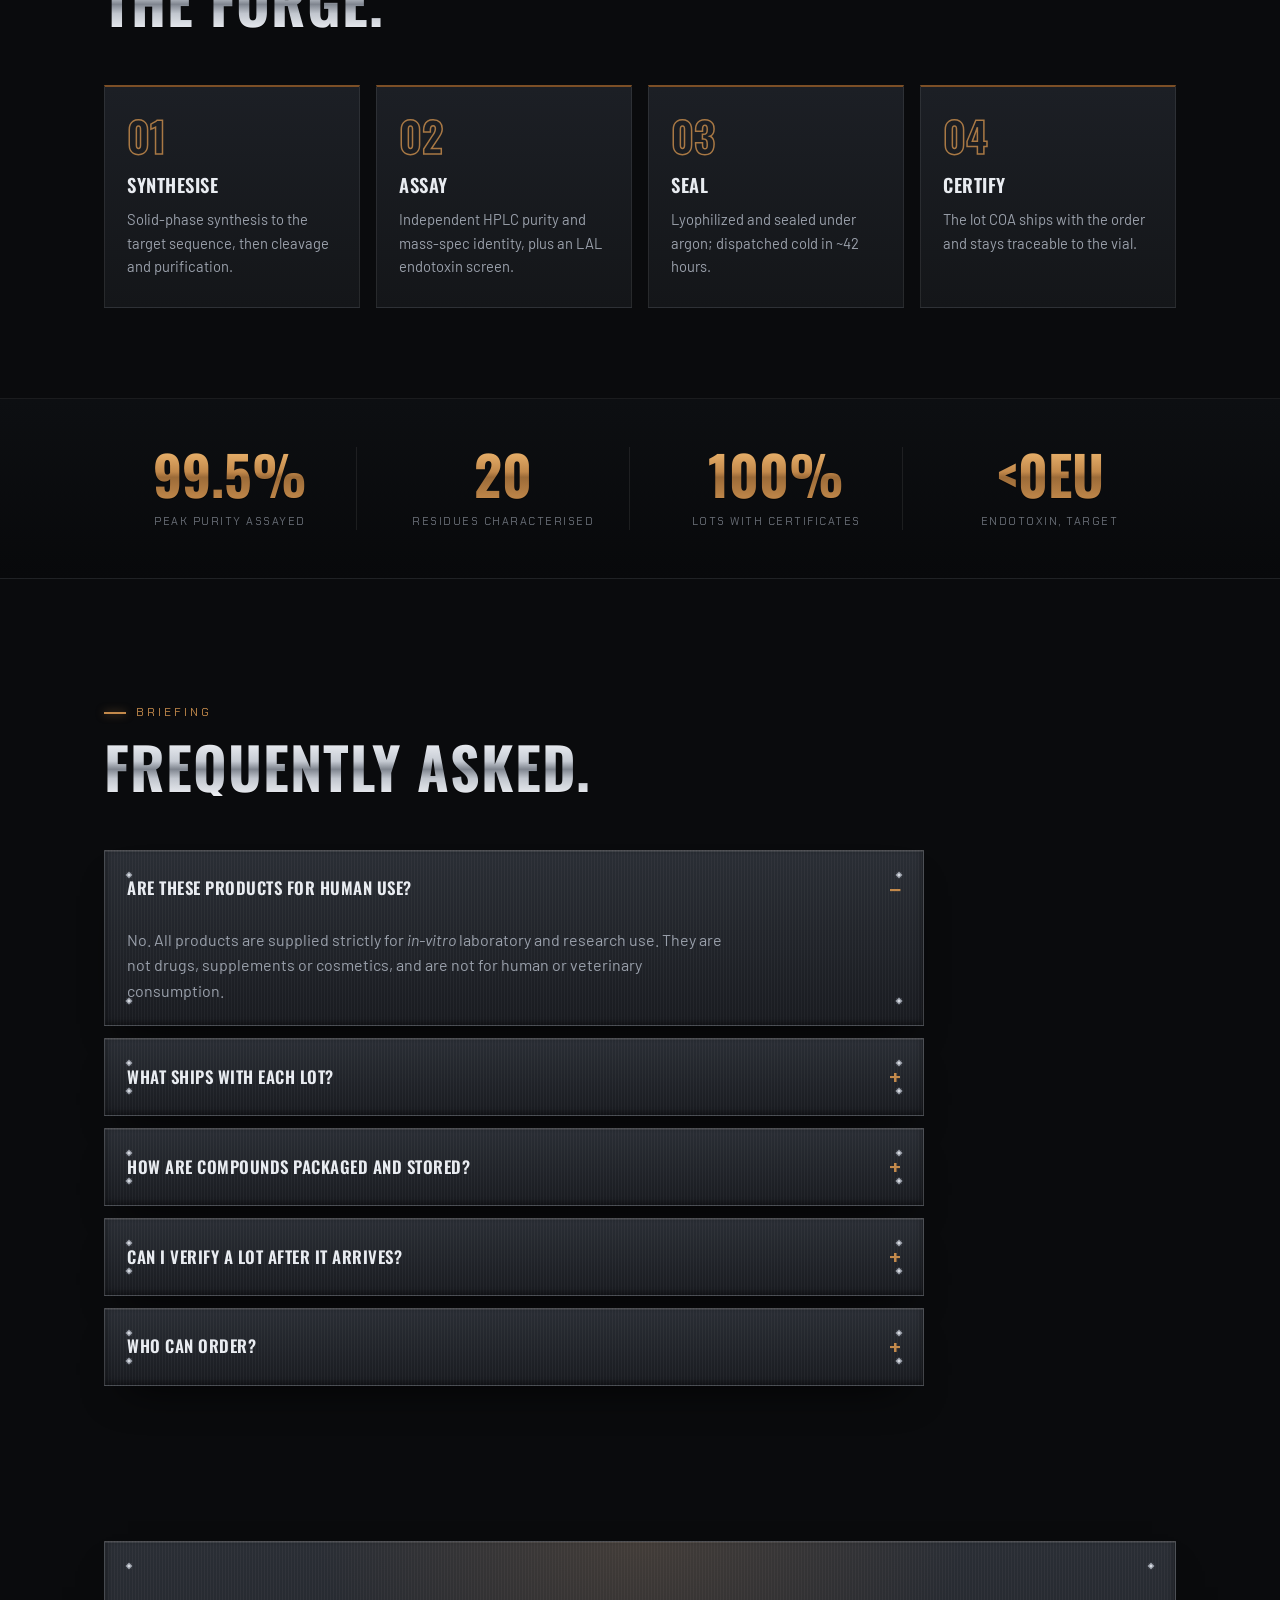
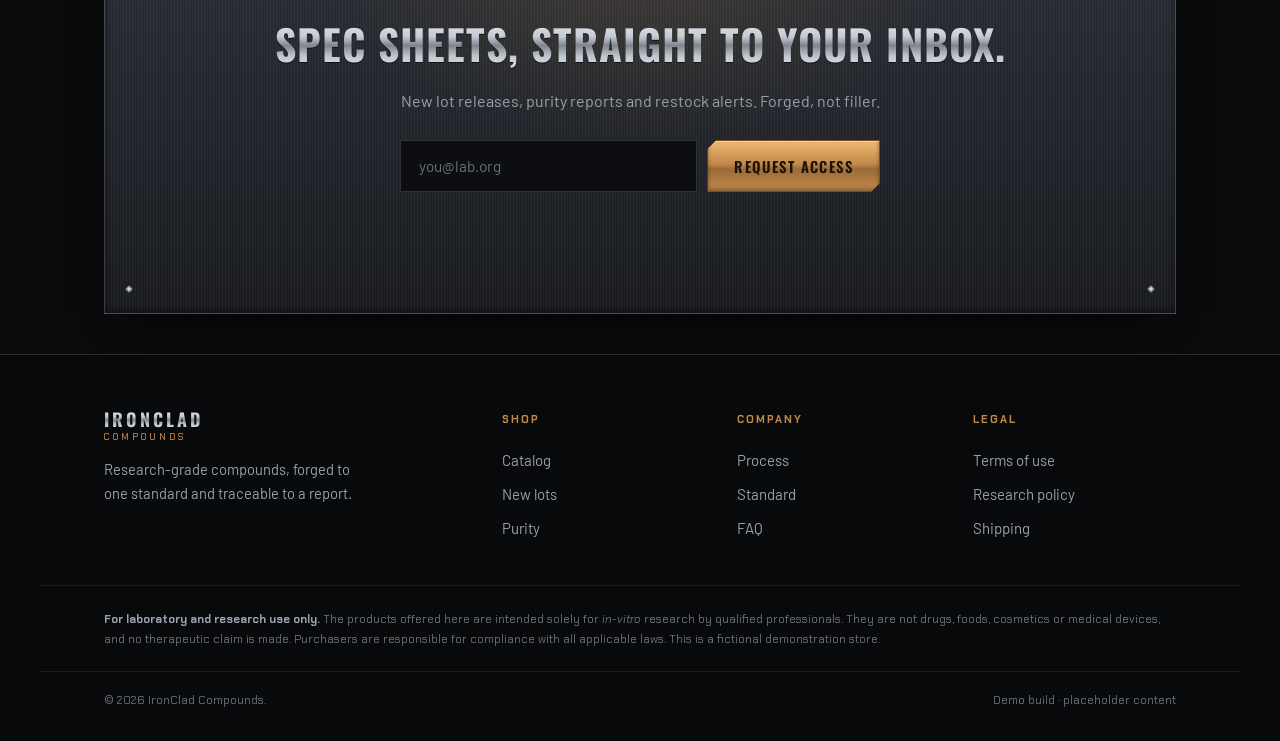
==== commit 410301b7: "Announcement: make it self-serve editable and dismissible - Banner is now JS-rendered from a saved c" ====
--- a/index.html
+++ b/index.html
@@ -145,13 +145,7 @@
     <!-- ANNOUNCEMENT / OFFERS -->
     <section class="promo" id="offers" aria-label="Announcements and offers">
       <div class="wrap">
-        <div class="promo__inner plate">
-          <div class="promo__glow" aria-hidden="true"></div>
-          <span class="promo__tag">Announcement</span>
-          <h2 class="promo__title"><span class="chrome">Launch offer —</span> <span class="bronze-text">15% off</span> <span class="chrome">your first order</span></h2>
-          <p class="promo__text">Use code <span class="promo__code">IRONCLAD15</span> at checkout. New lots drop monthly — watch this space for flash sales and bundle deals.</p>
-          <a href="#catalog" class="btn btn--bronze">Shop the catalog</a>
-        </div>
+        <div class="promo__inner plate" id="promoInner"><!-- rendered by JS --></div>
       </div>
     </section>
 
@@ -284,6 +278,39 @@
     </div>
   </div>
 
+  <!-- ANNOUNCEMENT EDITOR -->
+  <div class="editor" id="promoEditor" role="dialog" aria-modal="true" aria-label="Edit announcement" hidden>
+    <div class="editor__panel plate">
+      <header class="editor__head">
+        <div>
+          <h2 class="chrome">Edit announcement</h2>
+          <p>Shown above the catalog. Saves to this browser only.</p>
+        </div>
+        <button class="editor__close" id="promoClose" aria-label="Close">×</button>
+      </header>
+      <div class="editor__rows">
+        <div class="erow">
+          <div class="erow__grid">
+            <label class="erow__check erow__wide"><input type="checkbox" data-pf="on" /> Show the announcement banner</label>
+            <label>Tag<input data-pf="tag" /></label>
+            <label>Promo code (optional)<input data-pf="code" /></label>
+            <label class="erow__wide">Headline<input data-pf="title" /></label>
+            <label class="erow__wide">Highlight in headline (shown in bronze)<input data-pf="highlight" /></label>
+            <label class="erow__wide">Body text<textarea data-pf="text" rows="2"></textarea></label>
+            <label>Button label<input data-pf="cta" /></label>
+            <label>Button link<input data-pf="href" /></label>
+          </div>
+        </div>
+      </div>
+      <footer class="editor__foot">
+        <button class="btn btn--steel" id="promoReset">Reset to default</button>
+        <span class="editor__spacer"></span>
+        <button class="btn btn--steel" id="promoCancel">Cancel</button>
+        <button class="btn btn--bronze" id="promoSave">Save announcement</button>
+      </footer>
+    </div>
+  </div>
+
   <div class="toast" id="toast" role="status" aria-live="polite"></div>
   <script src="assets/js/main.js" defer></script>
 </body>
--- a/assets/css/styles.css
+++ b/assets/css/styles.css
@@ -209,9 +209,16 @@
 .promo__glow { position: absolute; inset: 0; background: radial-gradient(60% 130% at 50% 0%, rgba(194,137,75,.2), transparent 62%); pointer-events: none; }
 .promo__tag { position: relative; display: inline-block; font-family: var(--tech); font-size: .68rem; letter-spacing: 3px; text-transform: uppercase; color: var(--bronze); border: 1px solid var(--bronze-dk); padding: 5px 12px; margin-bottom: 16px; }
 .promo__title { position: relative; font-family: var(--display); font-weight: 700; text-transform: uppercase; letter-spacing: 1px; line-height: 1.05; font-size: clamp(1.5rem, 3.8vw, 2.5rem); }
-.promo__text { position: relative; color: var(--muted); margin: 14px auto 22px; max-width: 58ch; }
+.promo__text { position: relative; color: var(--muted); margin: 14px auto 12px; max-width: 58ch; }
+.promo__codeline { position: relative; color: var(--muted); font-size: .95rem; margin: 0 auto 22px; }
 .promo__code { font-family: var(--tech); font-weight: 600; letter-spacing: 1px; color: var(--bronze-lt); border: 1px dashed var(--bronze-dk); background: rgba(194,137,75,.1); padding: 2px 9px; }
 .promo .btn { position: relative; }
+.promo__dismiss { position: absolute; top: 10px; right: 12px; z-index: 3; background: none; border: 0; color: var(--faint); font-size: 1.6rem; line-height: 1; width: 30px; height: 30px; }
+.promo__dismiss:hover { color: var(--chrome); }
+.promo__edit { position: absolute; top: 12px; left: 12px; z-index: 3; display: grid; place-items: center; width: 30px; height: 30px; background: rgba(255,255,255,.04); border: 1px solid var(--line-2); color: var(--muted); }
+.promo__edit:hover { color: var(--bronze-lt); border-color: var(--bronze); }
+.erow__check { flex-direction: row !important; align-items: center; gap: 9px; color: var(--text) !important; font-family: var(--body) !important; font-size: .92rem !important; letter-spacing: 0 !important; text-transform: none !important; }
+.erow__check input { width: auto; }
 
 /* ============================ catalog ============================ */
 .filters { display: flex; flex-wrap: wrap; gap: 8px; margin-bottom: 30px; }
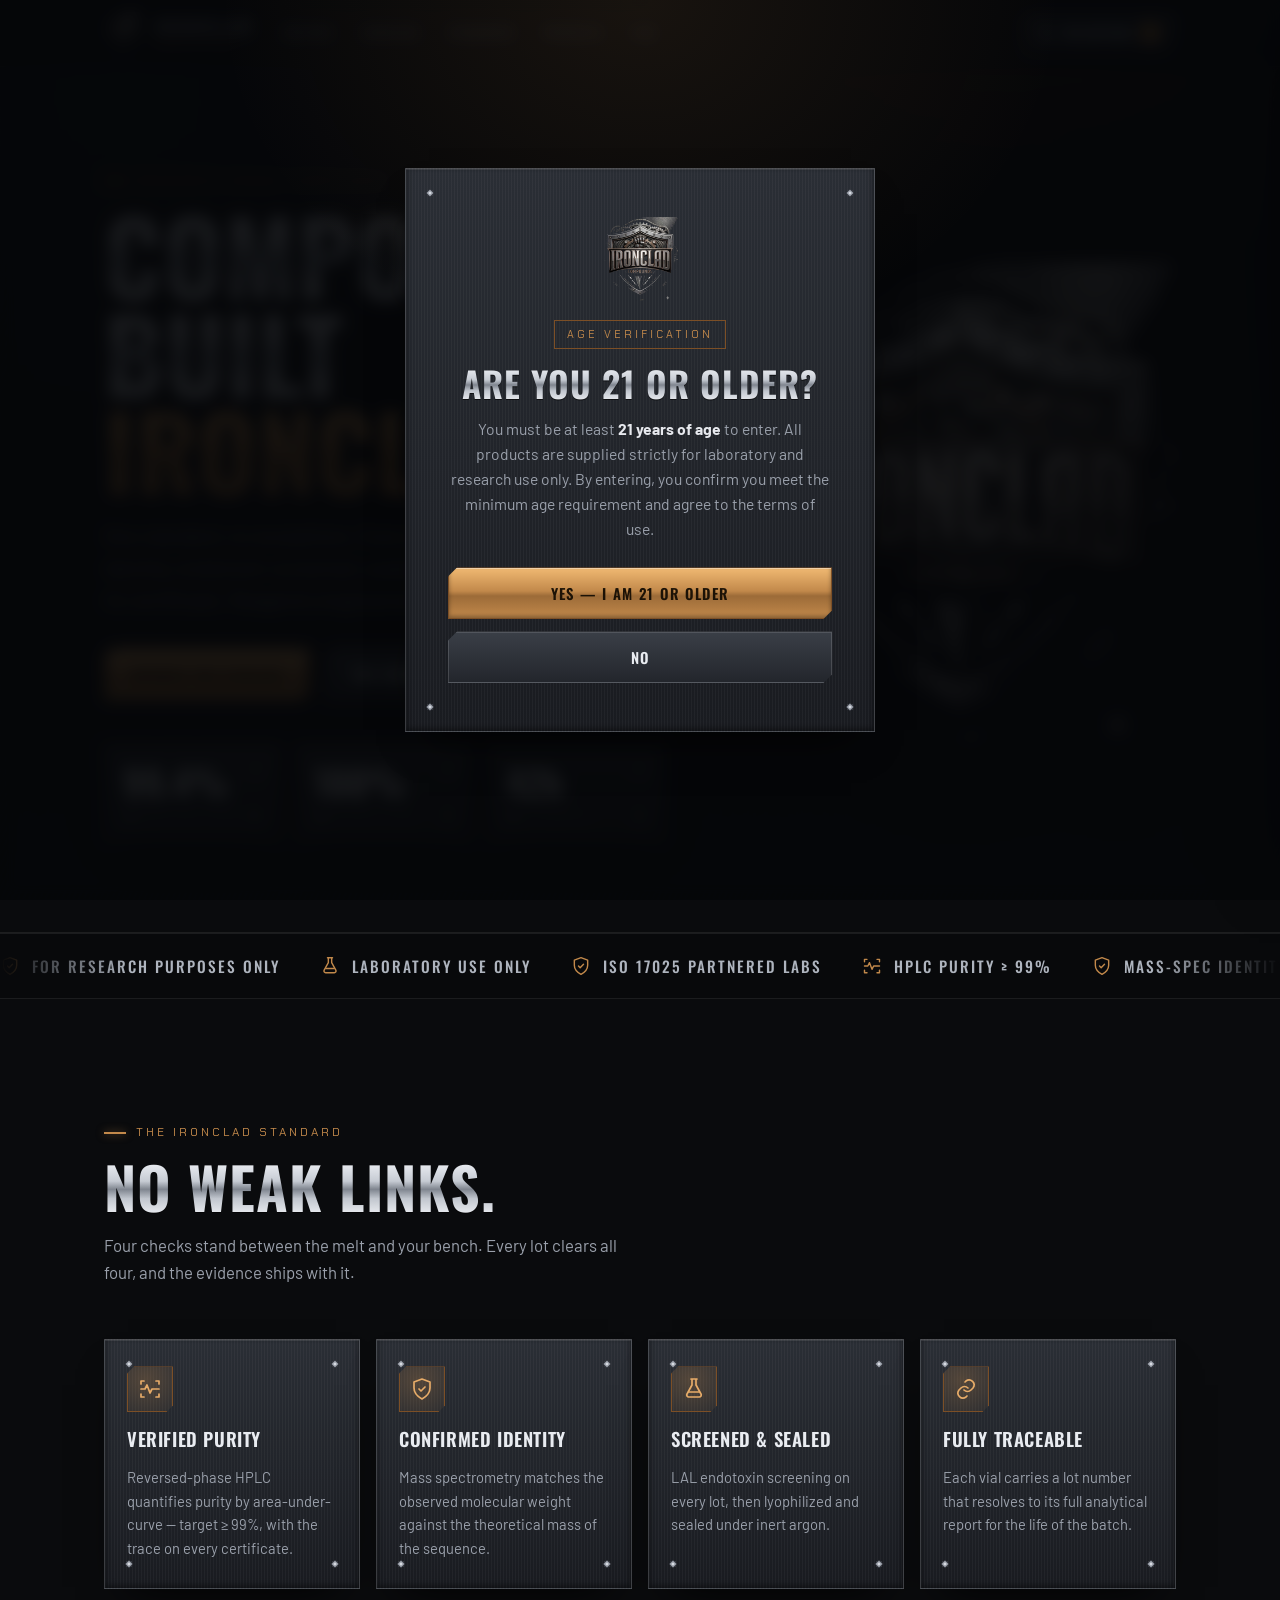
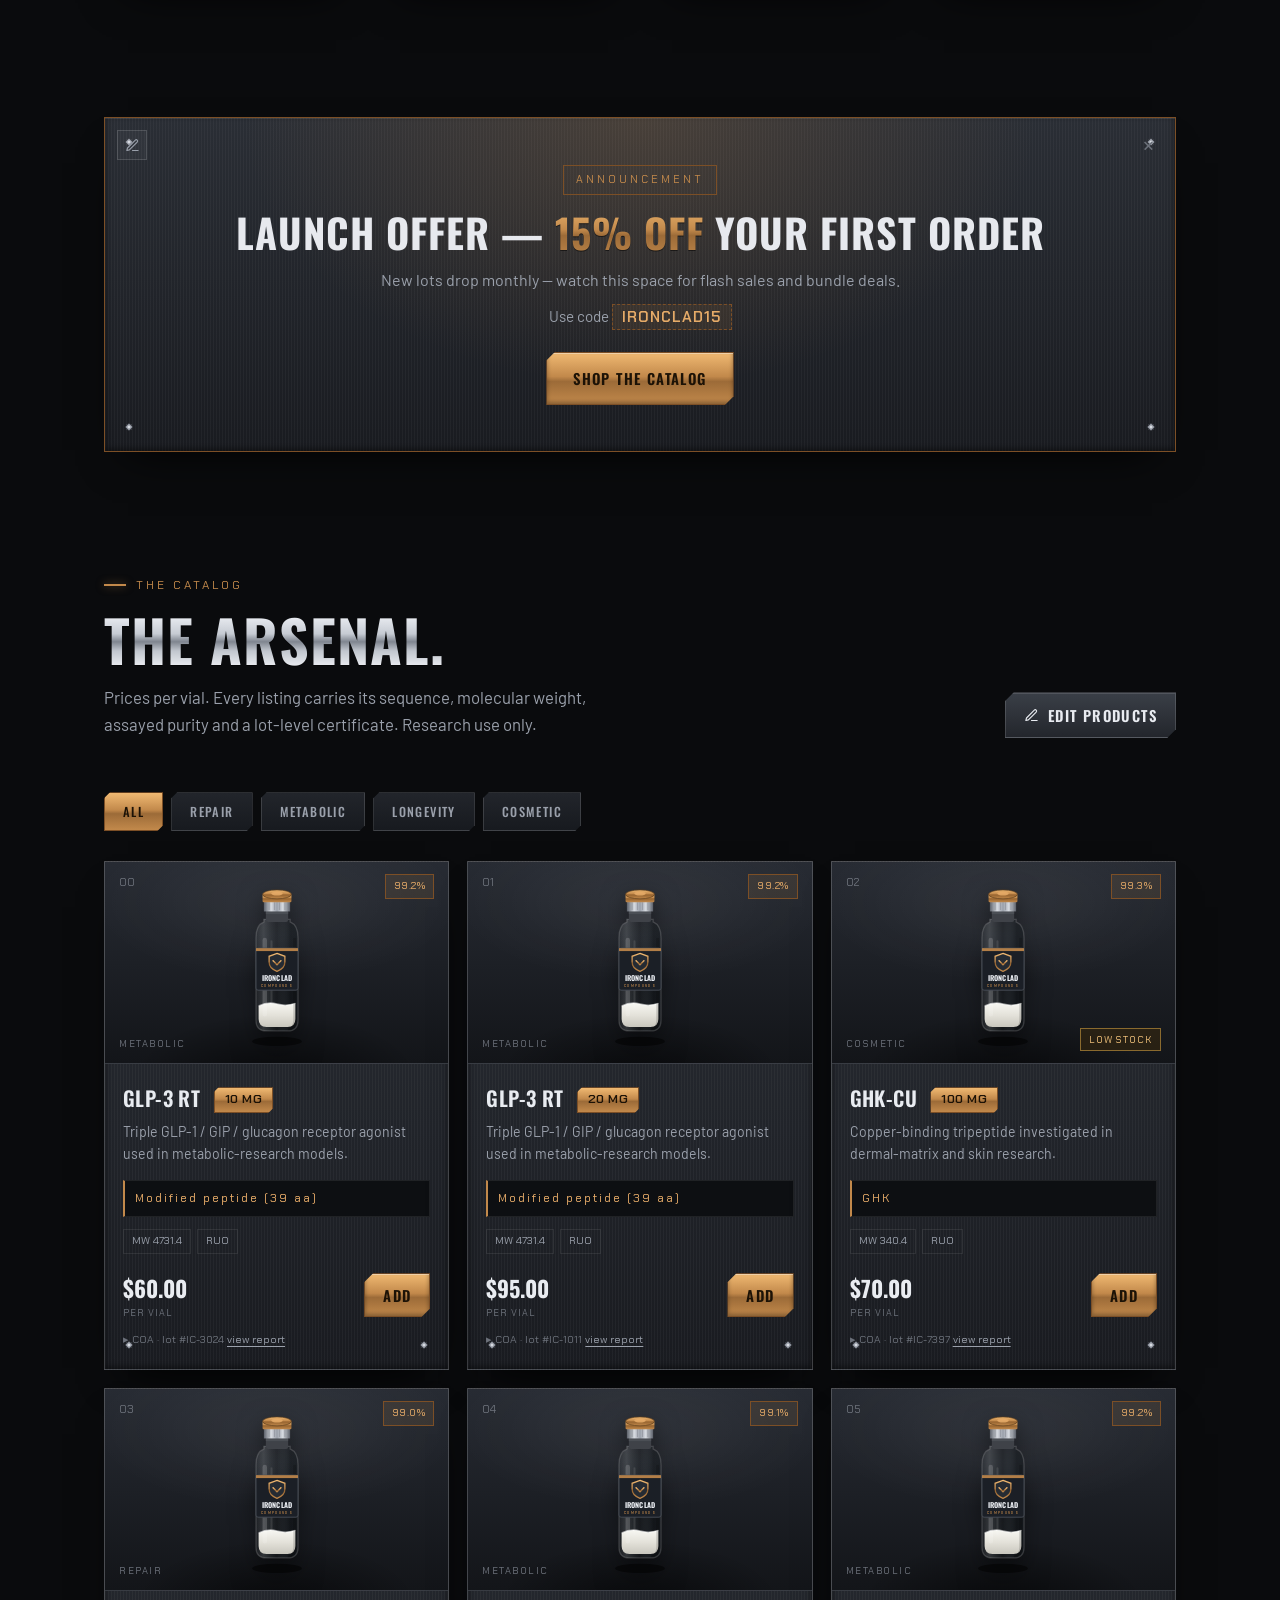
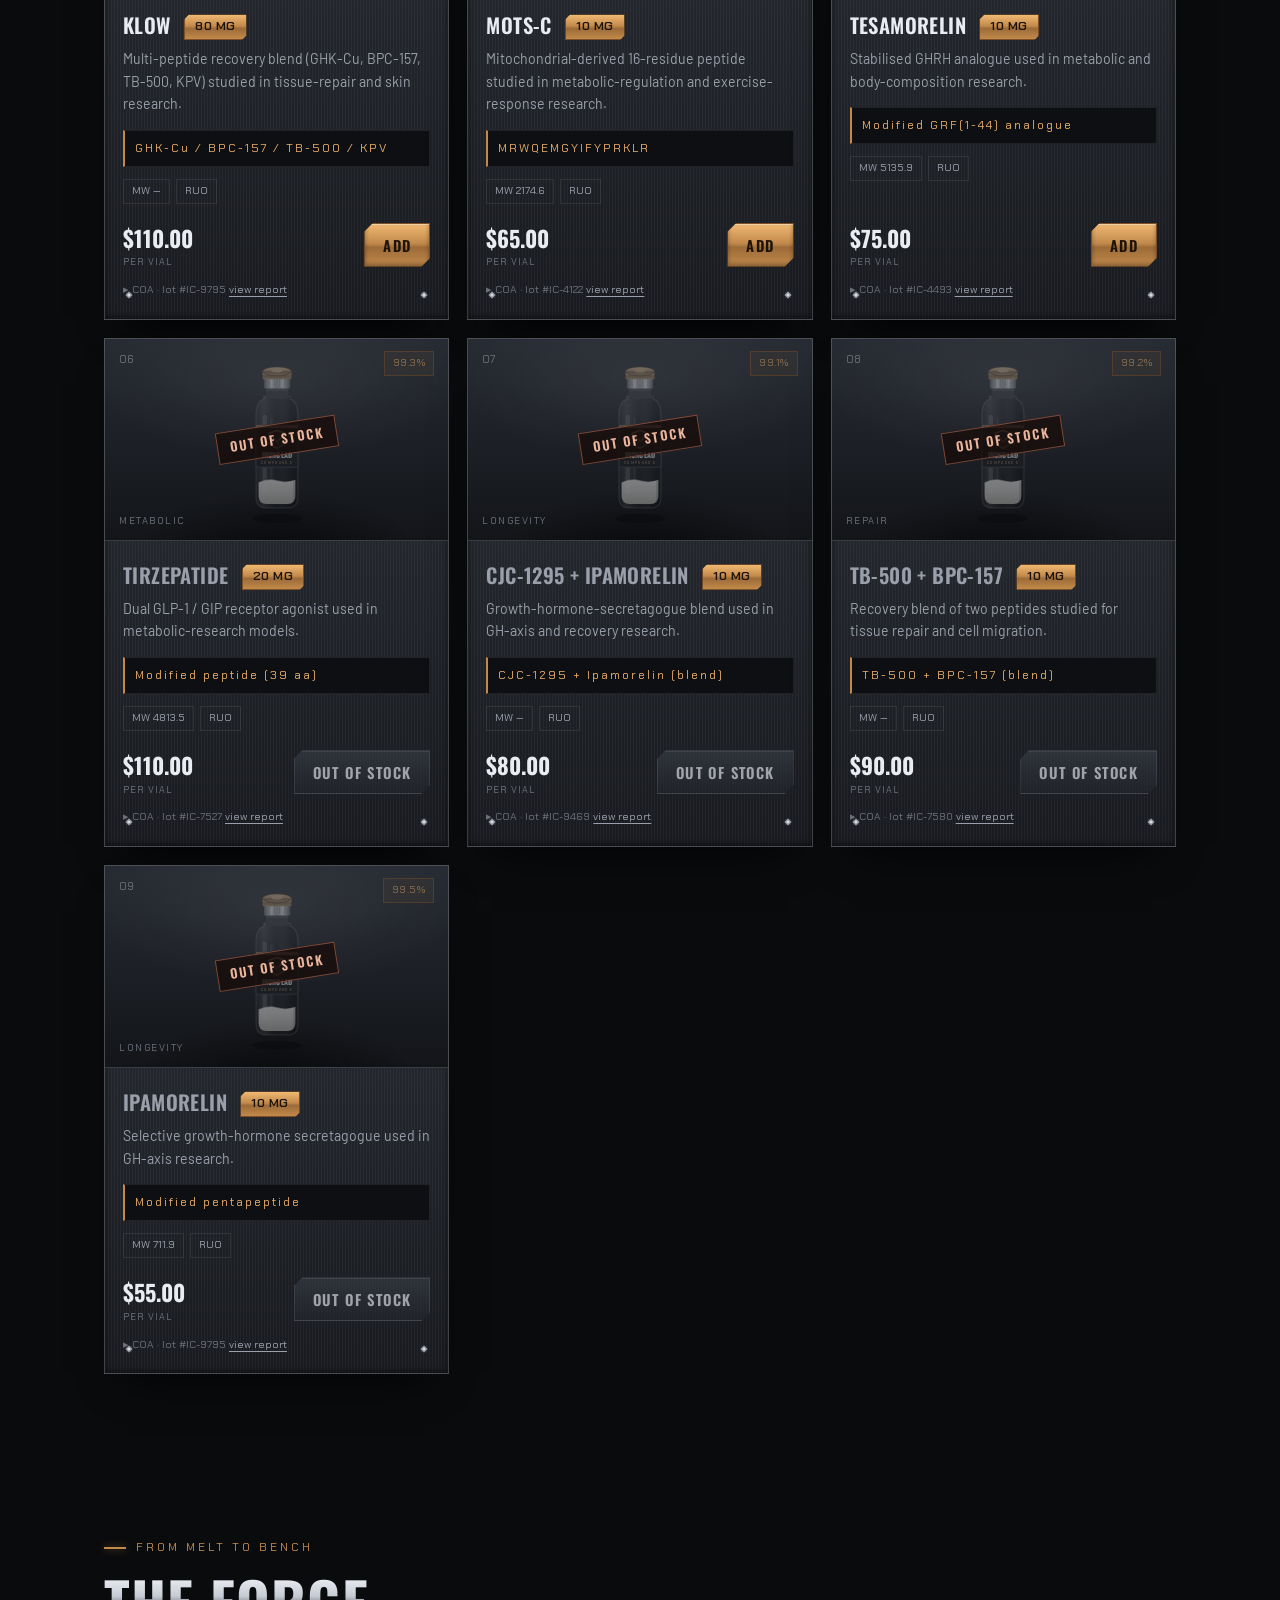
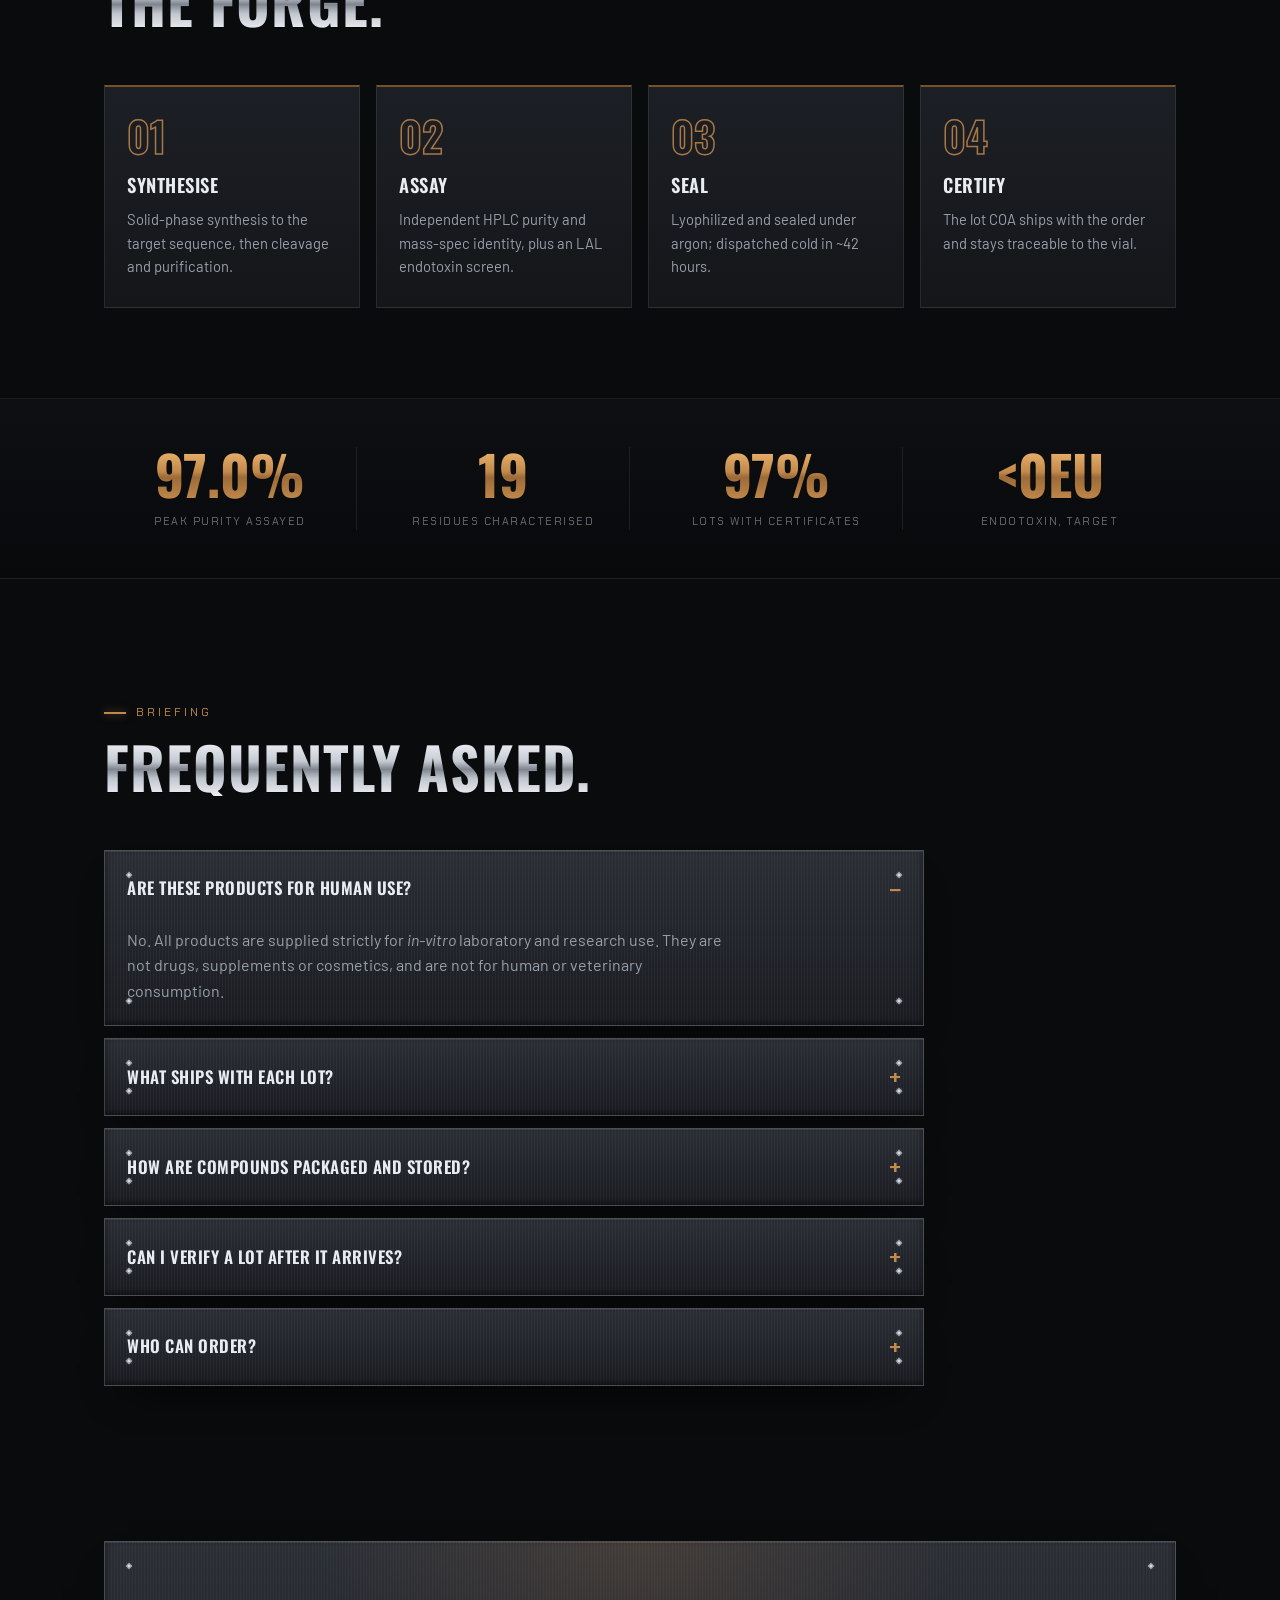
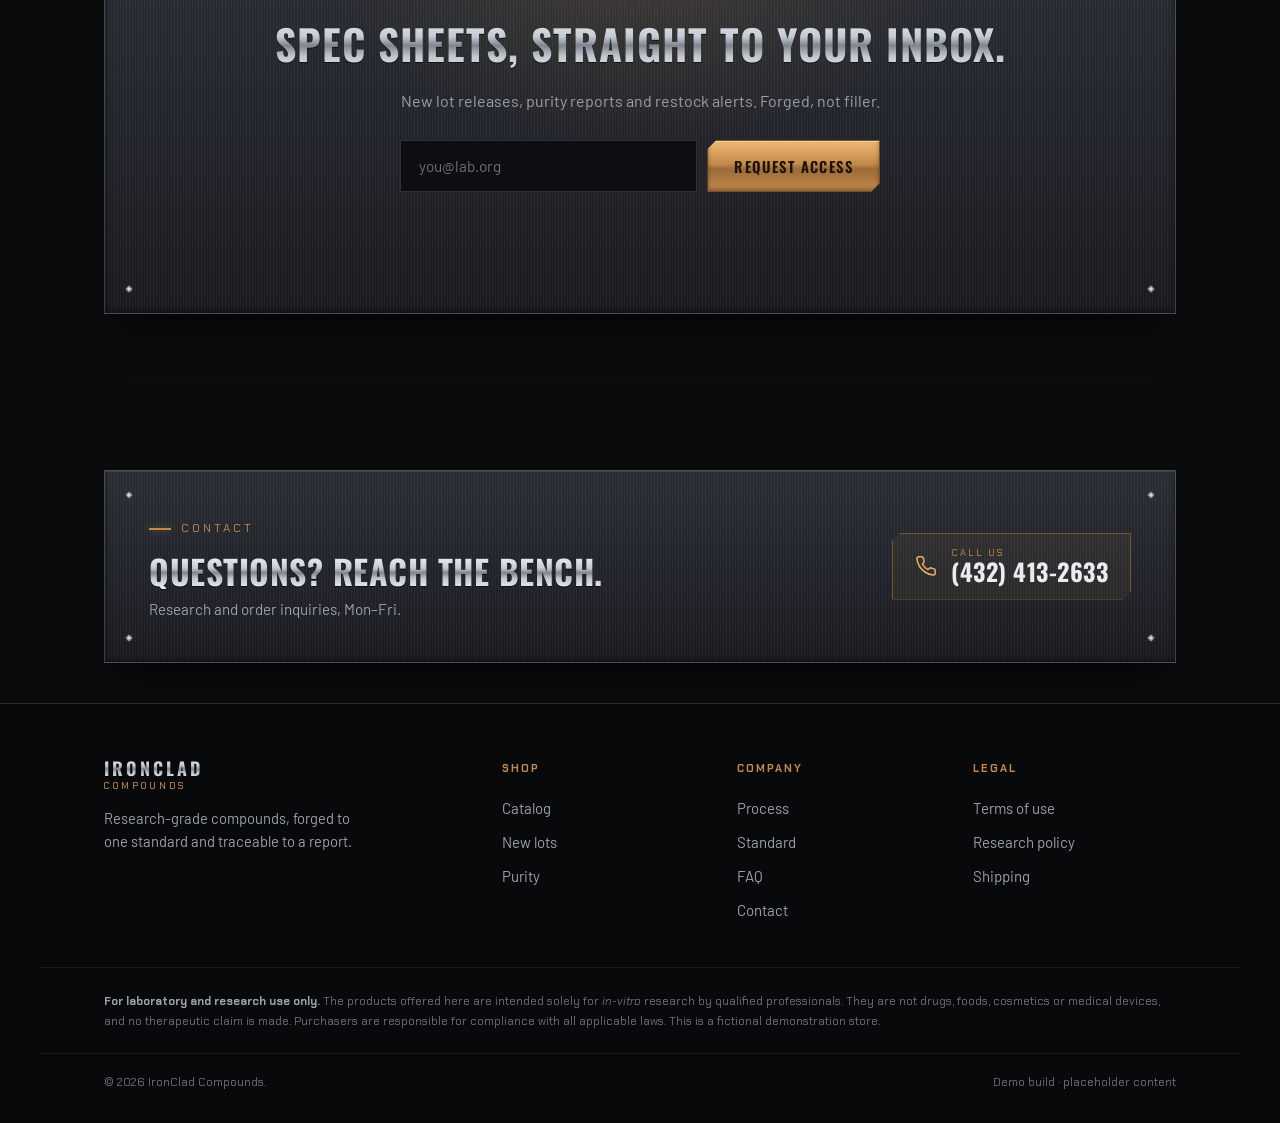
==== commit c69269cc: "Add a contact section near the page bottom with phone (432) 413-2633 - New #contact section (riveted" ====
--- a/index.html
+++ b/index.html
@@ -214,6 +214,21 @@
         <p class="cta__note" id="nlNote" role="status"></p>
       </div>
     </section>
+
+    <!-- CONTACT -->
+    <section class="section wrap" id="contact">
+      <div class="contact plate">
+        <div class="contact__intro">
+          <p class="eyebrow"><span class="eyebrow__tick"></span>Contact</p>
+          <h2 class="contact__title chrome">Questions? Reach the bench.</h2>
+          <p class="contact__sub">Research and order inquiries, Mon–Fri.</p>
+        </div>
+        <a class="contact__phone" href="tel:+14324132633">
+          <svg viewBox="0 0 24 24" width="22" height="22" fill="none" stroke="currentColor" stroke-width="1.7" stroke-linecap="round" stroke-linejoin="round" aria-hidden="true"><path d="M22 16.9v3a2 2 0 0 1-2.2 2 19.8 19.8 0 0 1-8.6-3.1 19.5 19.5 0 0 1-6-6 19.8 19.8 0 0 1-3.1-8.7A2 2 0 0 1 4.1 2h3a2 2 0 0 1 2 1.7c.1.9.4 1.8.7 2.7a2 2 0 0 1-.5 2.1L8.1 9.9a16 16 0 0 0 6 6l1.4-1.2a2 2 0 0 1 2.1-.5c.9.3 1.8.6 2.7.7a2 2 0 0 1 1.7 2z"/></svg>
+          <span class="contact__num"><small>Call us</small>(432) 413-2633</span>
+        </a>
+      </div>
+    </section>
   </main>
 
   <!-- FOOTER -->
@@ -224,7 +239,7 @@
         <p>Research-grade compounds, forged to one standard and traceable to a report.</p>
       </div>
       <nav class="foot__col"><h4>Shop</h4><a href="#catalog">Catalog</a><a href="#catalog">New lots</a><a href="#standard">Purity</a></nav>
-      <nav class="foot__col"><h4>Company</h4><a href="#process">Process</a><a href="#standard">Standard</a><a href="#faq">FAQ</a></nav>
+      <nav class="foot__col"><h4>Company</h4><a href="#process">Process</a><a href="#standard">Standard</a><a href="#faq">FAQ</a><a href="#contact">Contact</a></nav>
       <nav class="foot__col"><h4>Legal</h4><a href="#faq">Terms of use</a><a href="#faq">Research policy</a><a href="#faq">Shipping</a></nav>
     </div>
     <p class="foot__ruo wrap"><strong>For laboratory and research use only.</strong> The products offered here are intended solely for <em>in-vitro</em> research by qualified professionals. They are not drugs, foods, cosmetics or medical devices, and no therapeutic claim is made. Purchasers are responsible for compliance with all applicable laws. This is a fictional demonstration store.</p>
--- a/assets/css/styles.css
+++ b/assets/css/styles.css
@@ -302,6 +302,16 @@
 .cta__form input::placeholder { color: var(--faint); }
 .cta__form input:focus { outline: none; border-color: var(--bronze); box-shadow: 0 0 0 3px rgba(194,137,75,.15); }
 .cta__note { position: relative; margin-top: 14px; min-height: 1.2em; font-family: var(--tech); font-size: .8rem; color: var(--bronze-lt); }
+
+/* ============================ contact ============================ */
+.contact { display: flex; align-items: center; justify-content: space-between; gap: clamp(20px, 4vw, 48px); flex-wrap: wrap; padding: clamp(26px, 4vw, 40px) clamp(24px, 5vw, 44px); }
+.contact__title { font-family: var(--display); font-weight: 700; text-transform: uppercase; letter-spacing: .5px; line-height: 1.05; font-size: clamp(1.4rem, 3.2vw, 2.1rem); }
+.contact__sub { color: var(--muted); font-size: .95rem; margin-top: 8px; }
+.contact__phone { display: inline-flex; align-items: center; gap: 14px; color: var(--chrome); border: 1px solid var(--bronze-dk); background: rgba(194,137,75,.08); padding: 14px 22px; clip-path: polygon(8px 0,100% 0,100% calc(100% - 8px),calc(100% - 8px) 100%,0 100%,0 8px); transition: transform .25s var(--ease), background .25s var(--ease); }
+.contact__phone:hover { transform: translateY(-2px); background: rgba(194,137,75,.16); }
+.contact__phone svg { color: var(--bronze-lt); flex: none; }
+.contact__num { display: flex; flex-direction: column; font-family: var(--display); font-weight: 700; font-size: 1.5rem; letter-spacing: .5px; font-variant-numeric: tabular-nums; line-height: 1.1; }
+.contact__num small { font-family: var(--tech); font-weight: 400; font-size: .6rem; letter-spacing: 2px; text-transform: uppercase; color: var(--bronze); }
 
 /* ============================ footer ============================ */
 .foot { border-top: 1px solid var(--line-2); background: #08090b; }
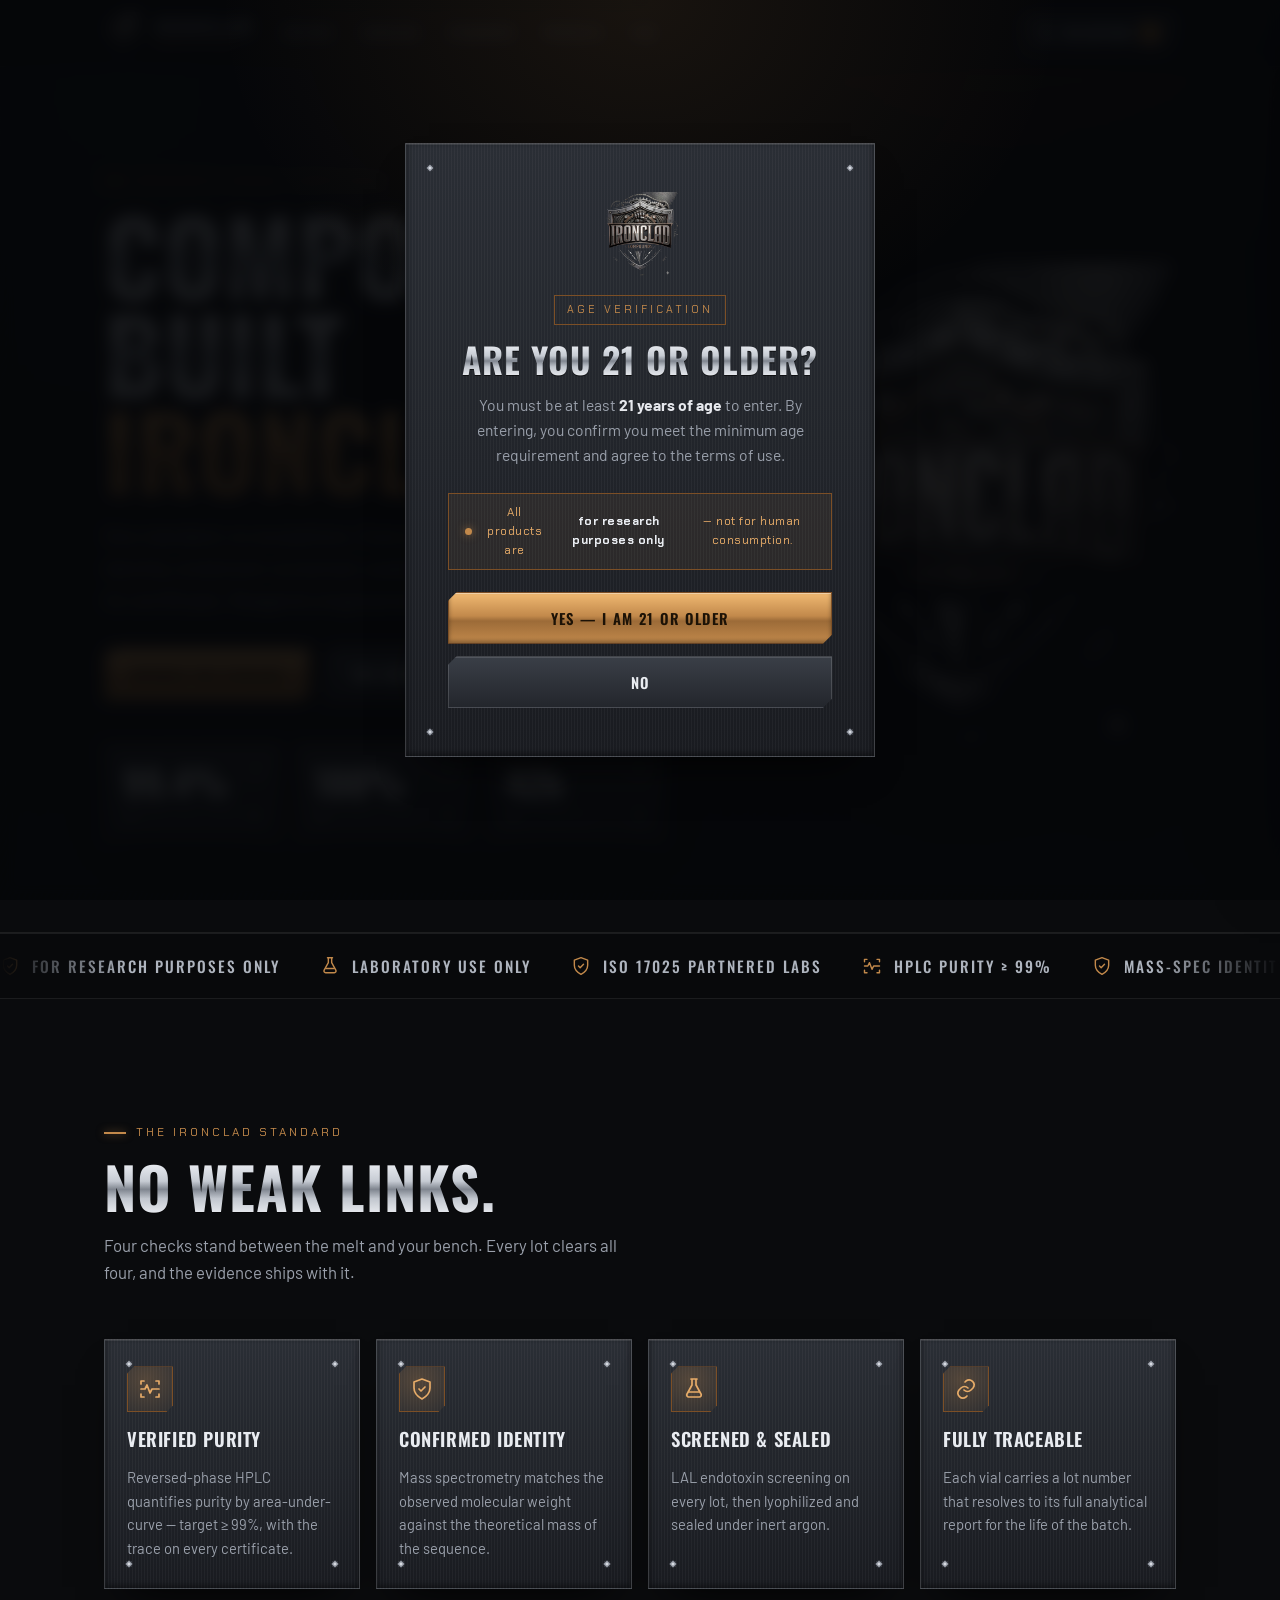
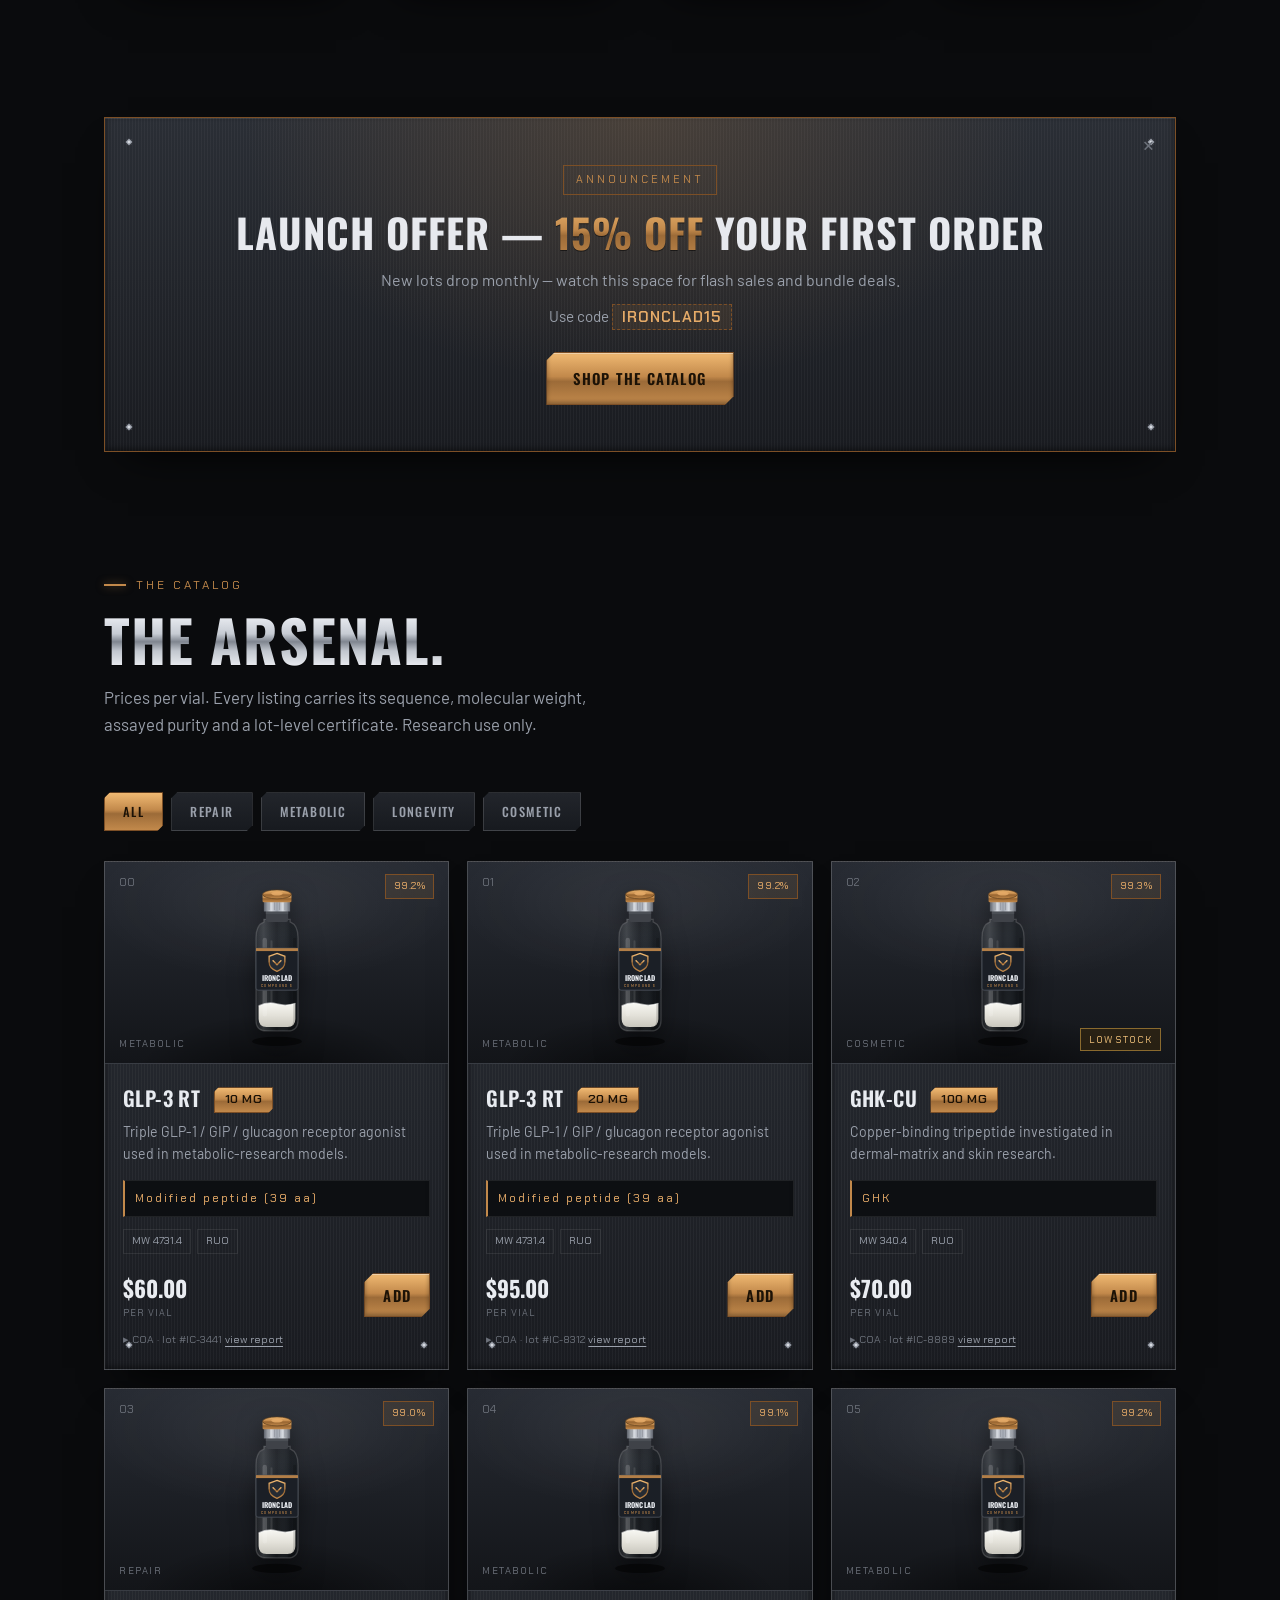
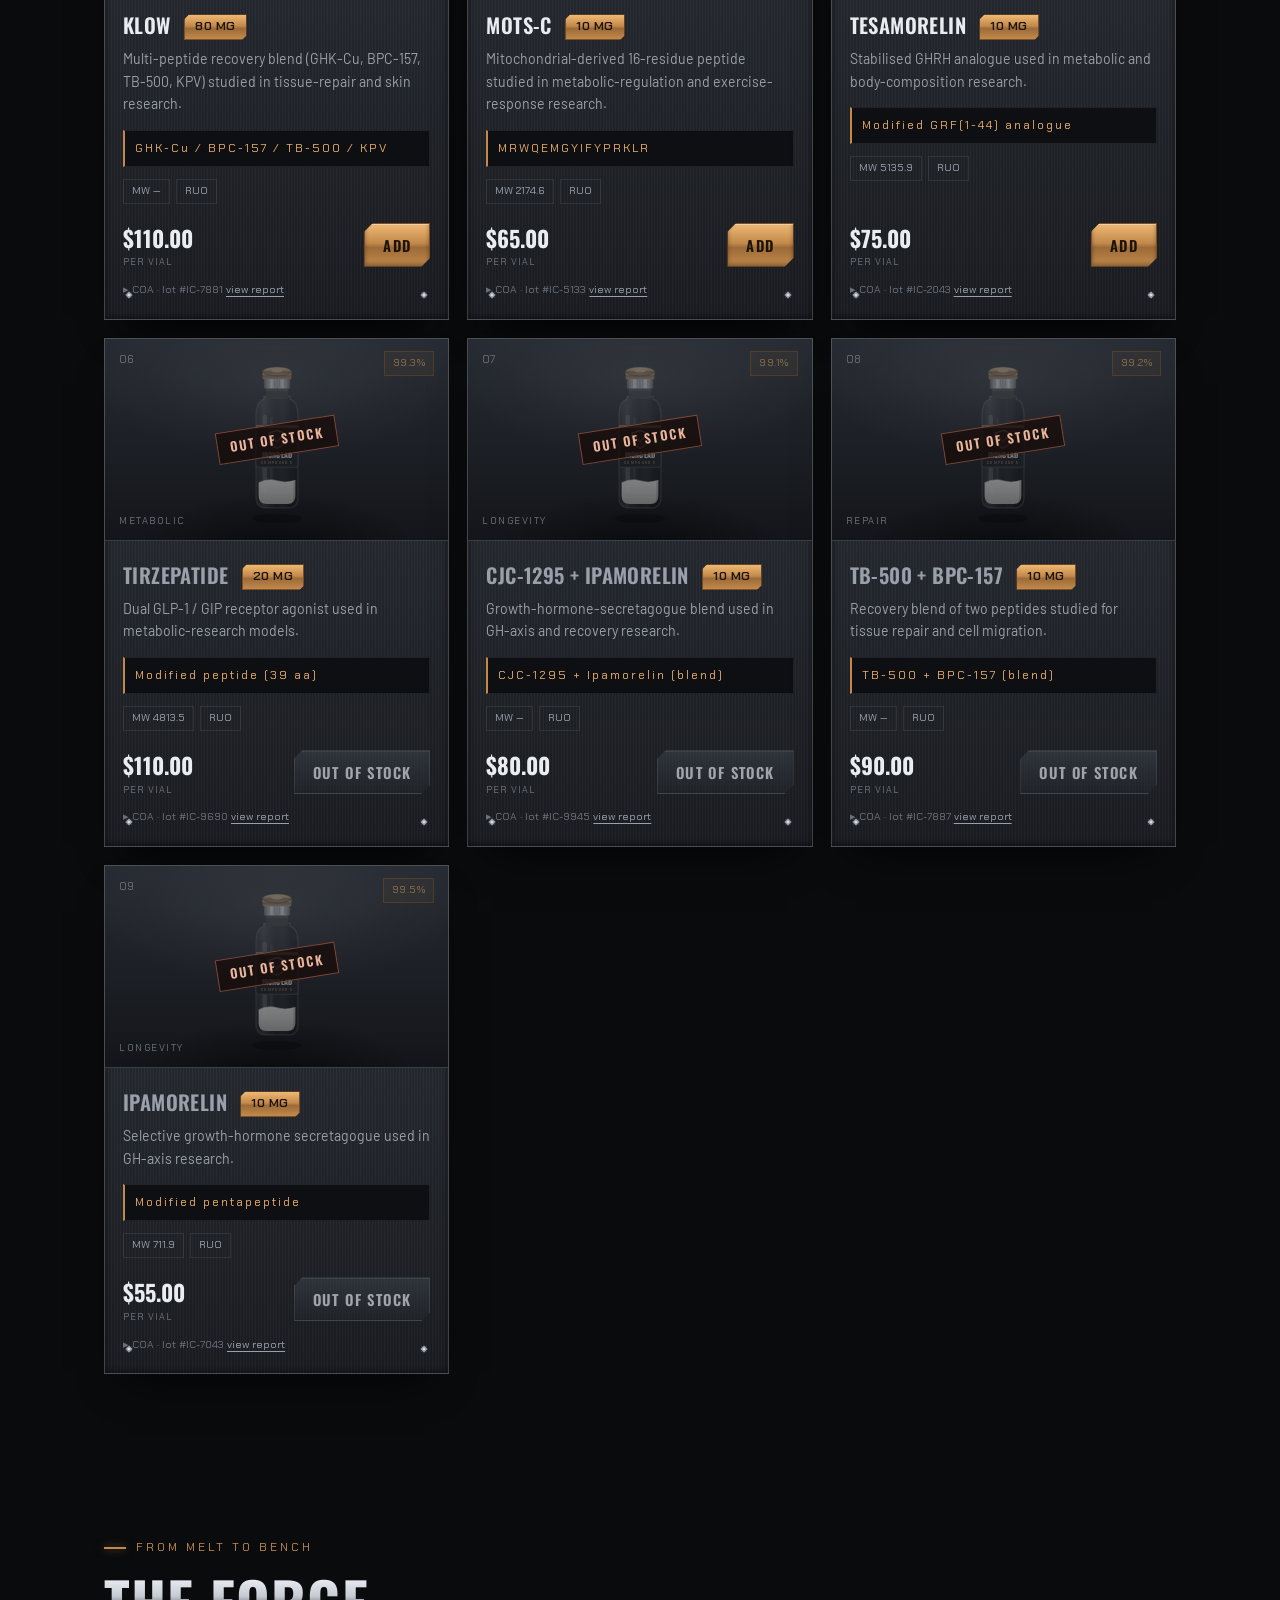
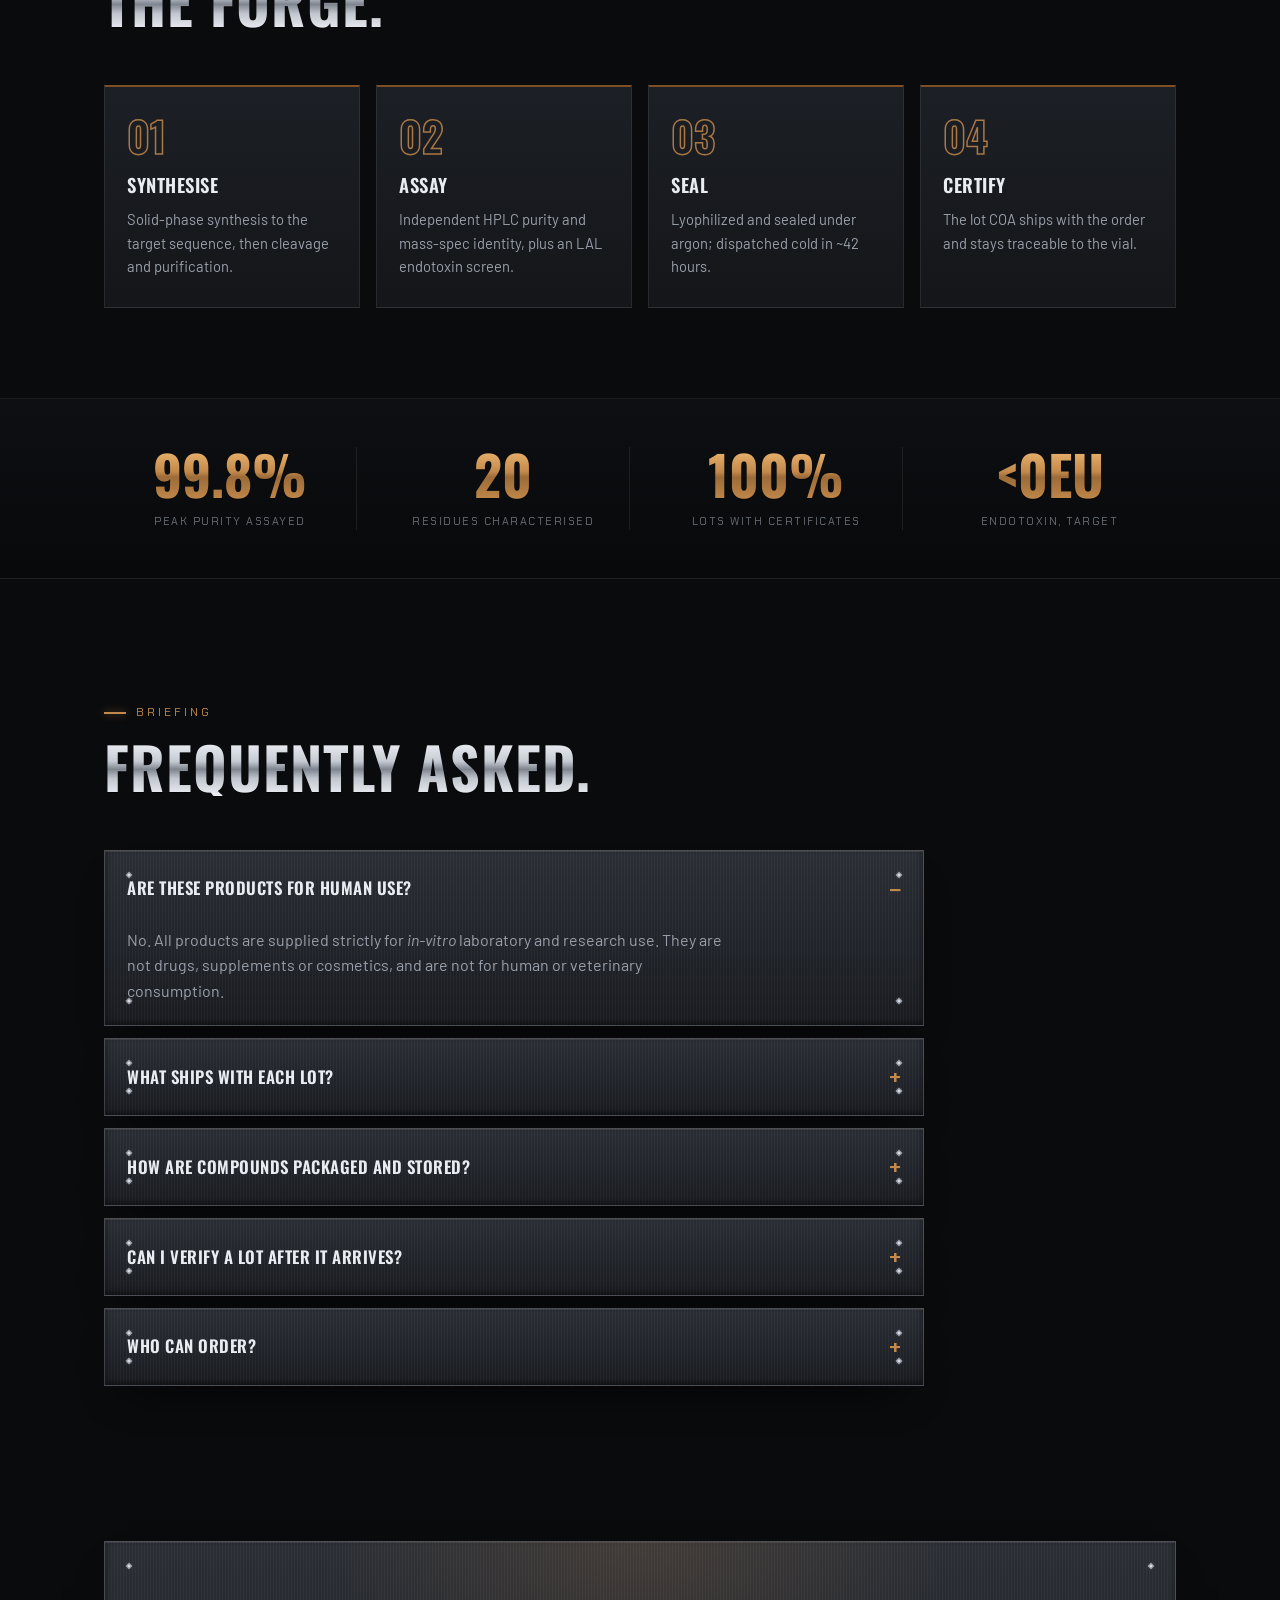
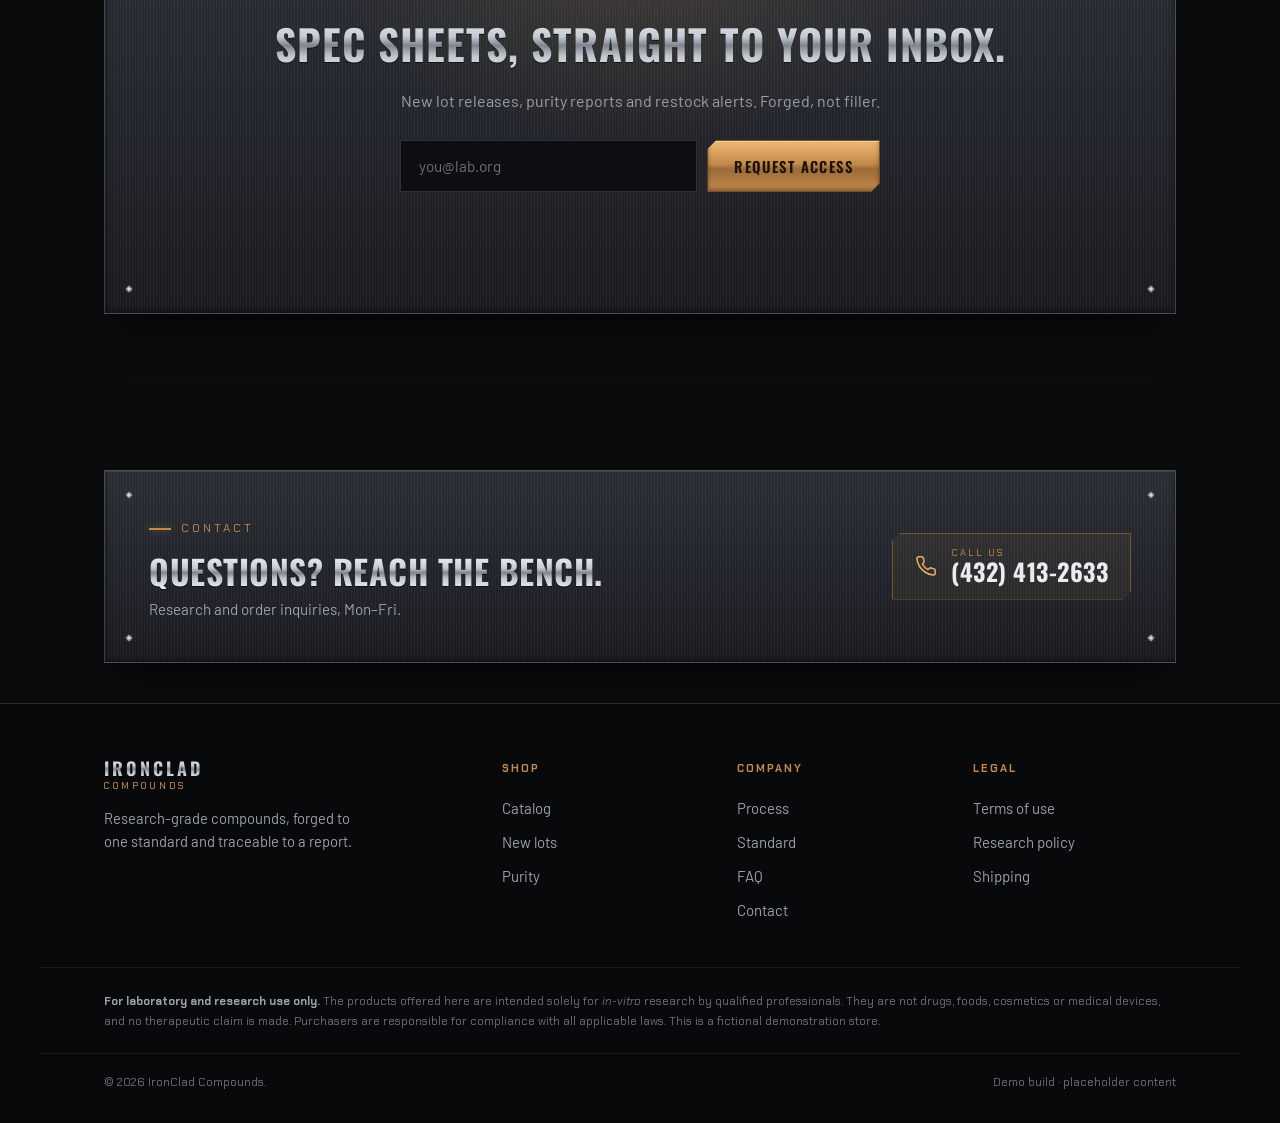
==== commit bd3e7ff3: "Age gate: add prominent "for research purposes only" statement - Add a highlighted note on the 21+ a" ====
--- a/index.html
+++ b/index.html
@@ -56,7 +56,8 @@
       <div class="agegate__emblem" id="ageEmblem" aria-hidden="true"></div>
       <span class="agegate__pill">Age verification</span>
       <h1 class="agegate__title chrome" id="ageTitle">Are you 21 or older?</h1>
-      <p class="agegate__desc" id="ageDesc">You must be at least <strong>21 years of age</strong> to enter. All products are supplied strictly for laboratory and research use only. By entering, you confirm you meet the minimum age requirement and agree to the terms of use.</p>
+      <p class="agegate__desc" id="ageDesc">You must be at least <strong>21 years of age</strong> to enter. By entering, you confirm you meet the minimum age requirement and agree to the terms of use.</p>
+      <p class="agegate__ruo"><span class="agegate__ruo-dot" aria-hidden="true"></span>All products are <strong>for research purposes only</strong> — not for human consumption.</p>
       <div class="agegate__actions">
         <button class="btn btn--bronze" id="ageYes">Yes — I am 21 or older</button>
         <button class="btn btn--steel" id="ageNo">No</button>
--- a/assets/css/styles.css
+++ b/assets/css/styles.css
@@ -373,6 +373,9 @@
 .agegate__title { font-family: var(--display); font-weight: 700; text-transform: uppercase; letter-spacing: 1px; line-height: 1.05; font-size: clamp(1.6rem, 4vw, 2.2rem); }
 .agegate__desc { color: var(--muted); font-size: .98rem; margin: 14px auto 26px; max-width: 42ch; }
 .agegate__desc strong { color: var(--text); }
+.agegate__ruo { display: inline-flex; align-items: center; gap: 9px; margin: 0 auto 22px; padding: 9px 16px; font-family: var(--tech); font-size: .74rem; letter-spacing: .5px; color: var(--bronze-lt); border: 1px solid var(--bronze-dk); background: rgba(194,137,75,.08); }
+.agegate__ruo strong { color: var(--chrome); }
+.agegate__ruo-dot { width: 7px; height: 7px; border-radius: 50%; background: var(--bronze); box-shadow: 0 0 8px rgba(194,137,75,.7); flex: none; }
 .agegate__actions { display: flex; flex-direction: column; gap: 12px; }
 .agegate__actions .btn { width: 100%; }
 body.gate-locked { overflow: hidden; }
@@ -434,6 +437,15 @@
   .foot__inner { grid-template-columns: 1fr; gap: 24px; }
 }
 
+/* ============================ owner mode (edit lock) ============================ */
+.catalog__edit { display: none; }
+.promo__edit { display: none; }
+body.is-owner .catalog__edit { display: inline-flex; }
+body.is-owner .promo__edit { display: grid; }
+.ownerchip { position: fixed; left: 16px; bottom: 16px; z-index: 130; display: inline-flex; align-items: center; gap: 8px; font-family: var(--tech); font-size: .7rem; letter-spacing: 1px; text-transform: uppercase; color: var(--bronze-lt); background: rgba(20,22,27,.94); border: 1px solid var(--bronze-dk); padding: 8px 12px; cursor: pointer; }
+.ownerchip:hover { color: var(--chrome); border-color: var(--bronze); }
+.ownerchip__dot { width: 7px; height: 7px; border-radius: 50%; background: var(--bronze); box-shadow: 0 0 8px rgba(194,137,75,.8); }
+
 /* ============================ reduced motion ============================ */
 @media (prefers-reduced-motion: reduce) {
   *, *::before, *::after { animation-duration: .001ms !important; animation-iteration-count: 1 !important; transition-duration: .001ms !important; }
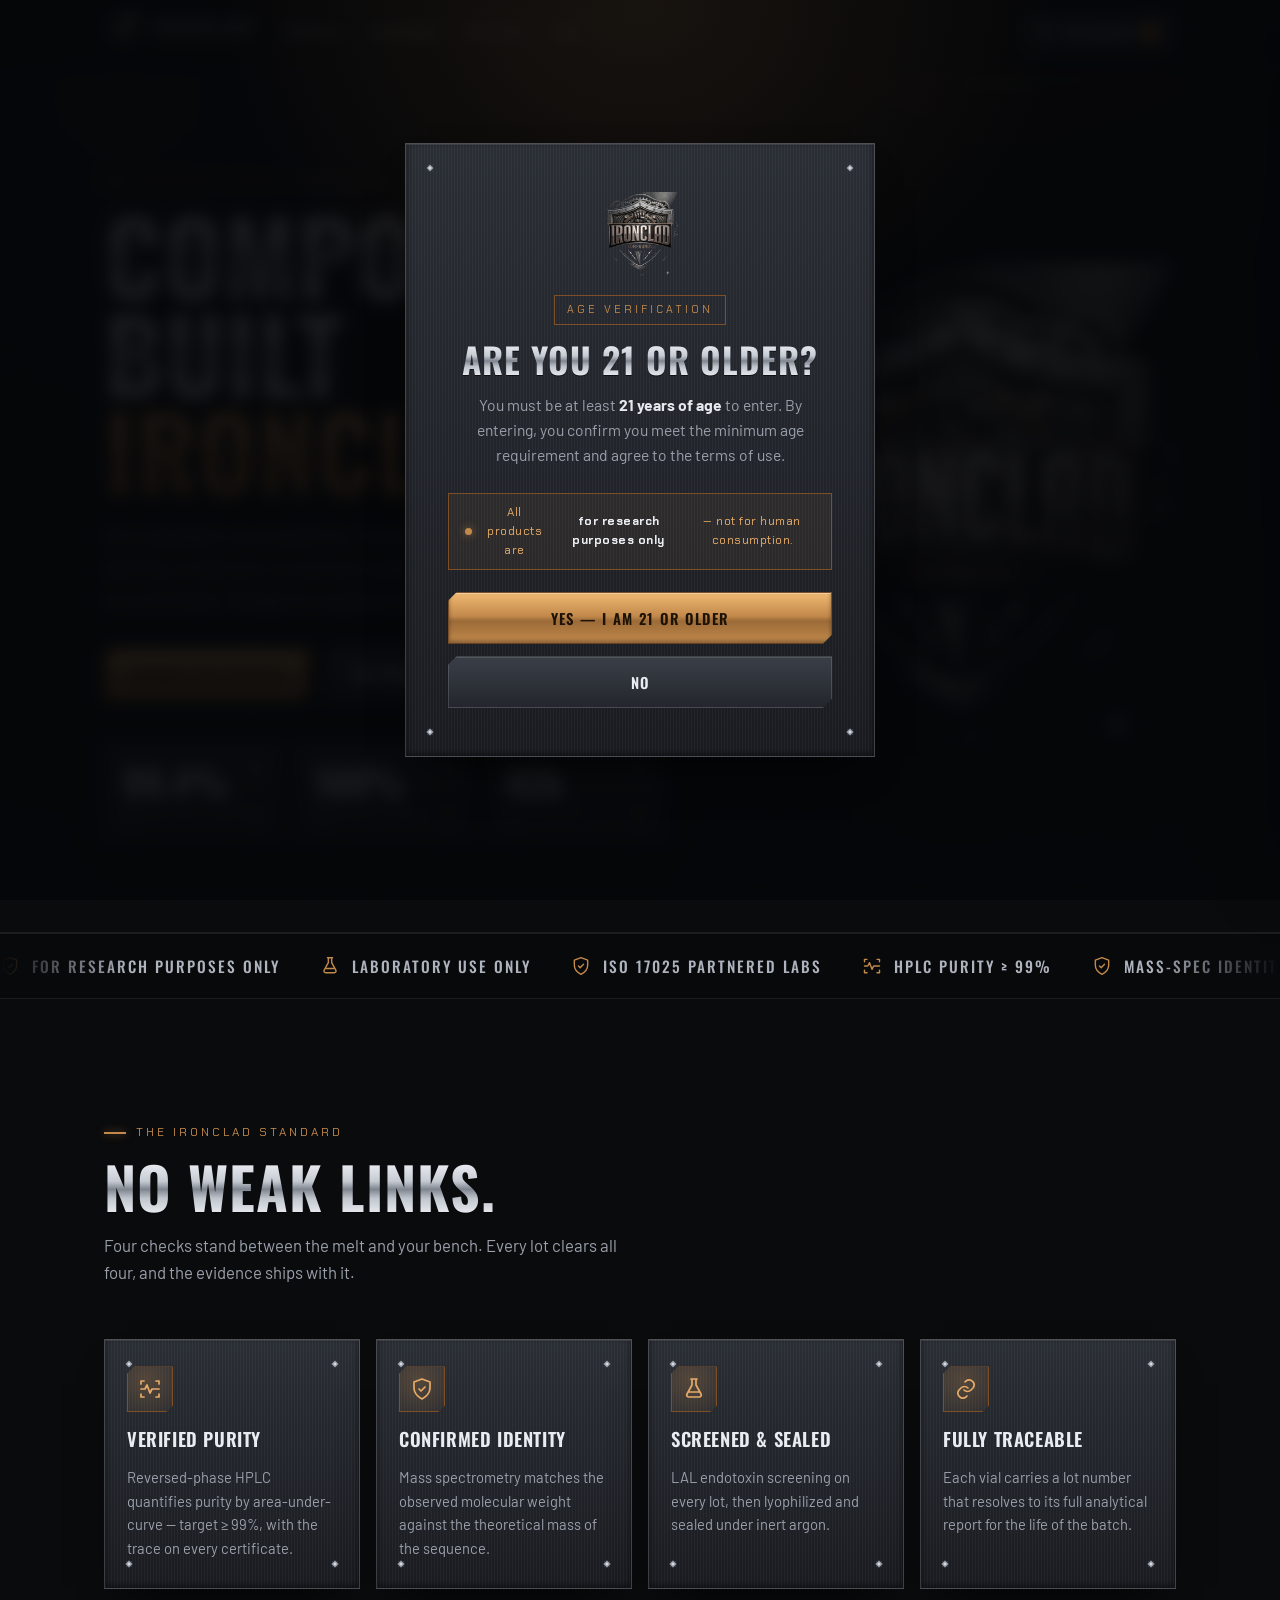
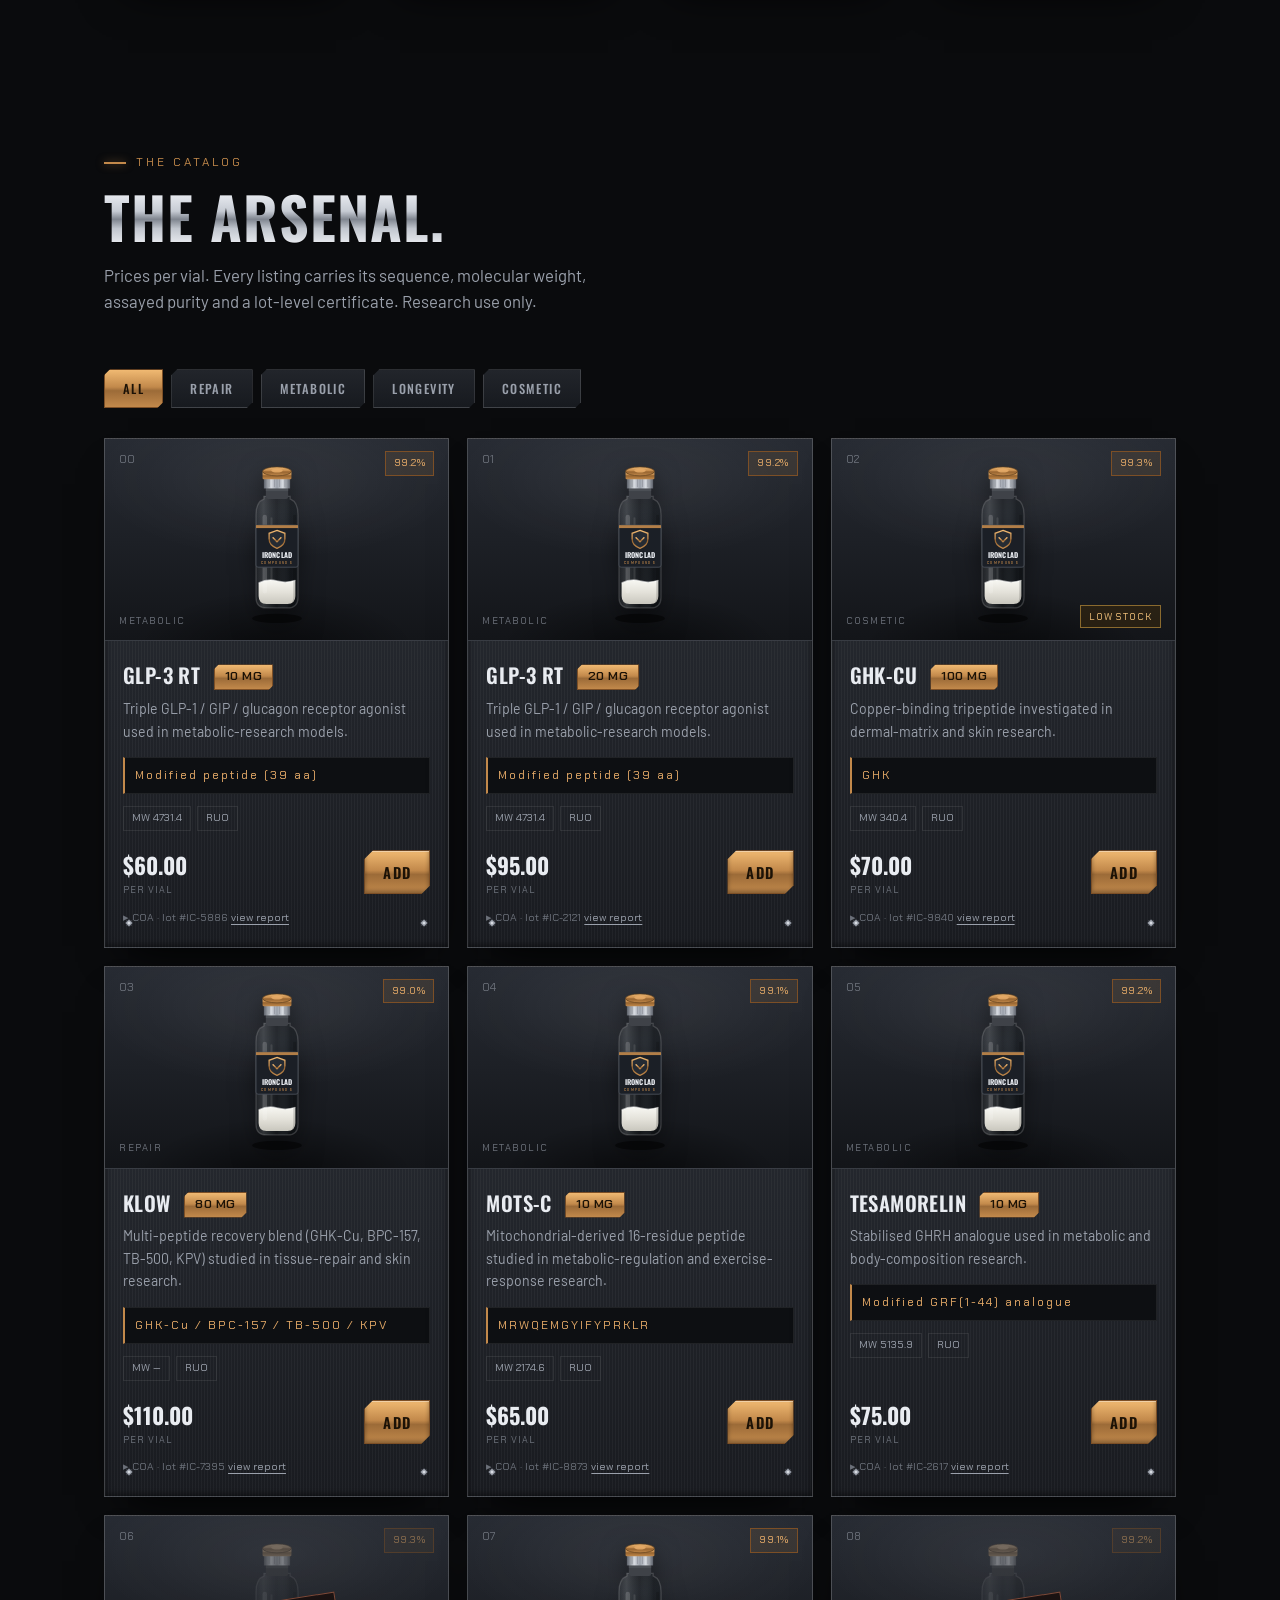
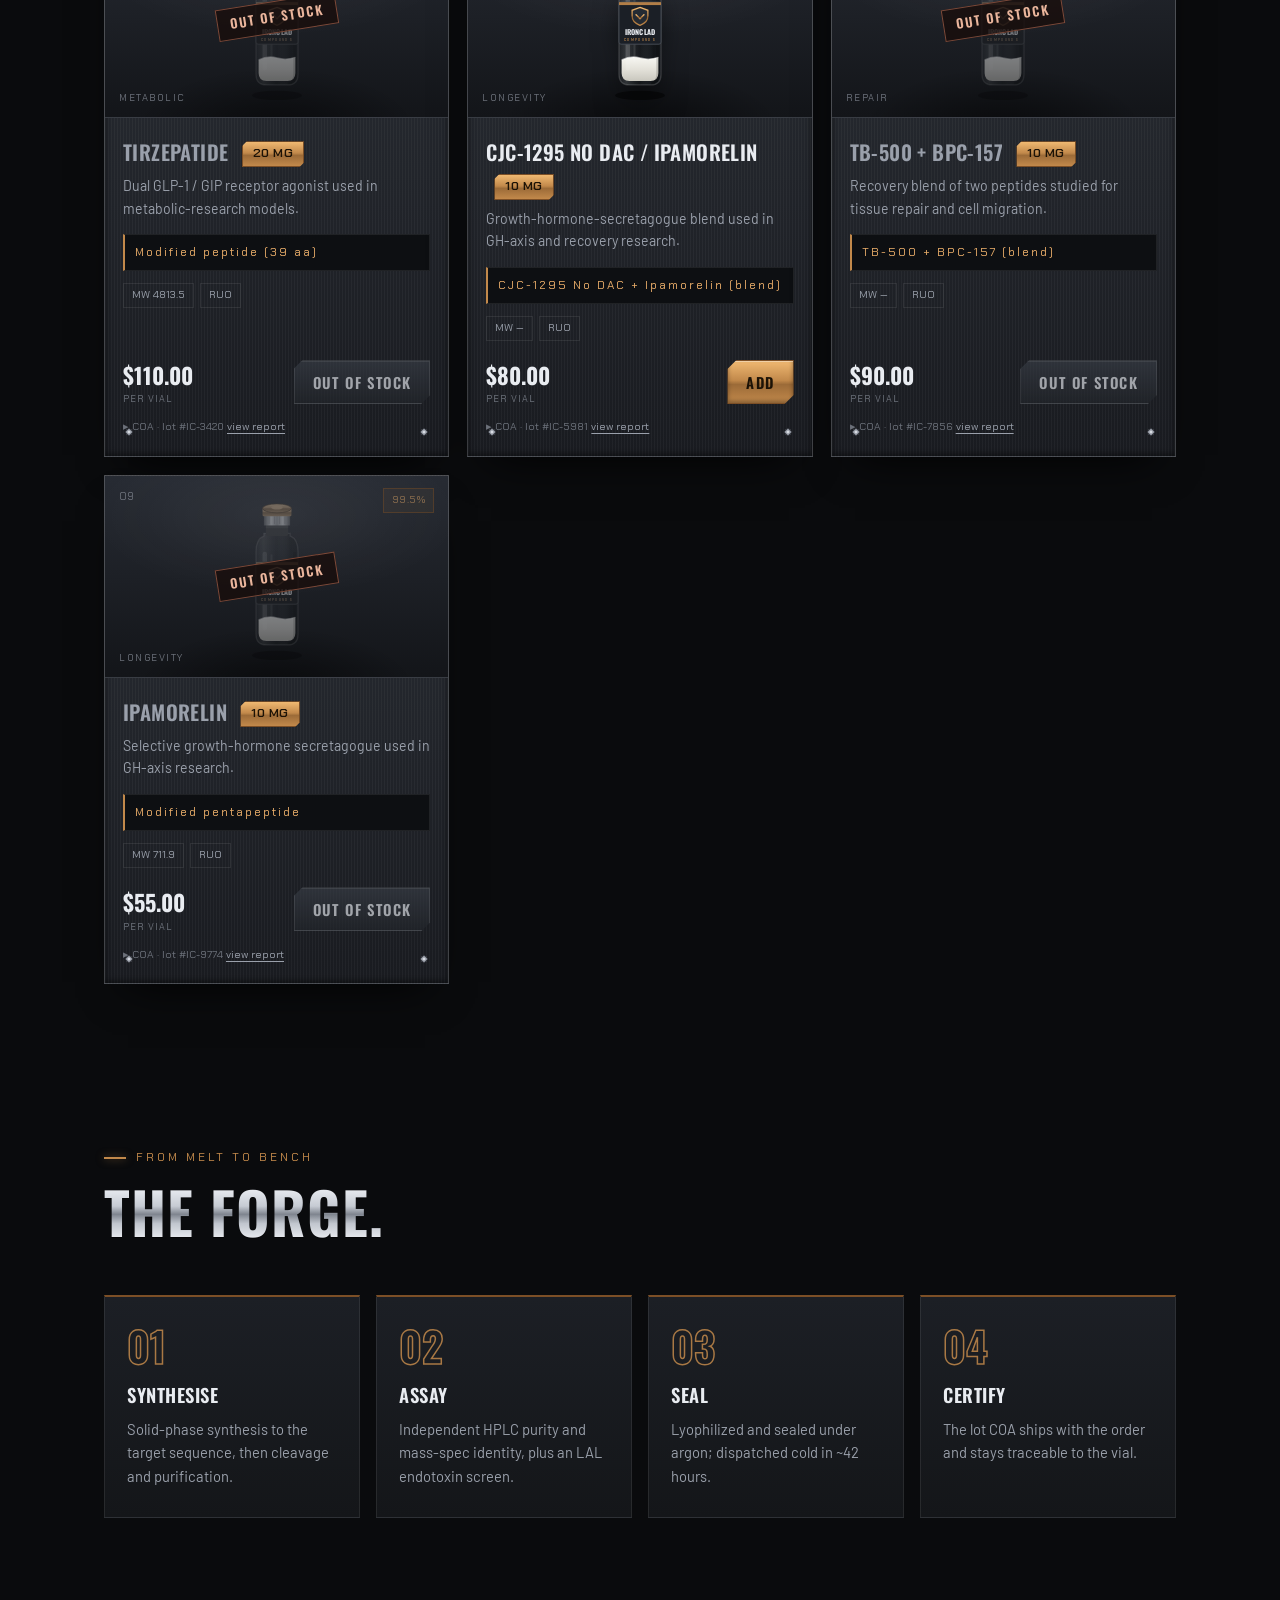
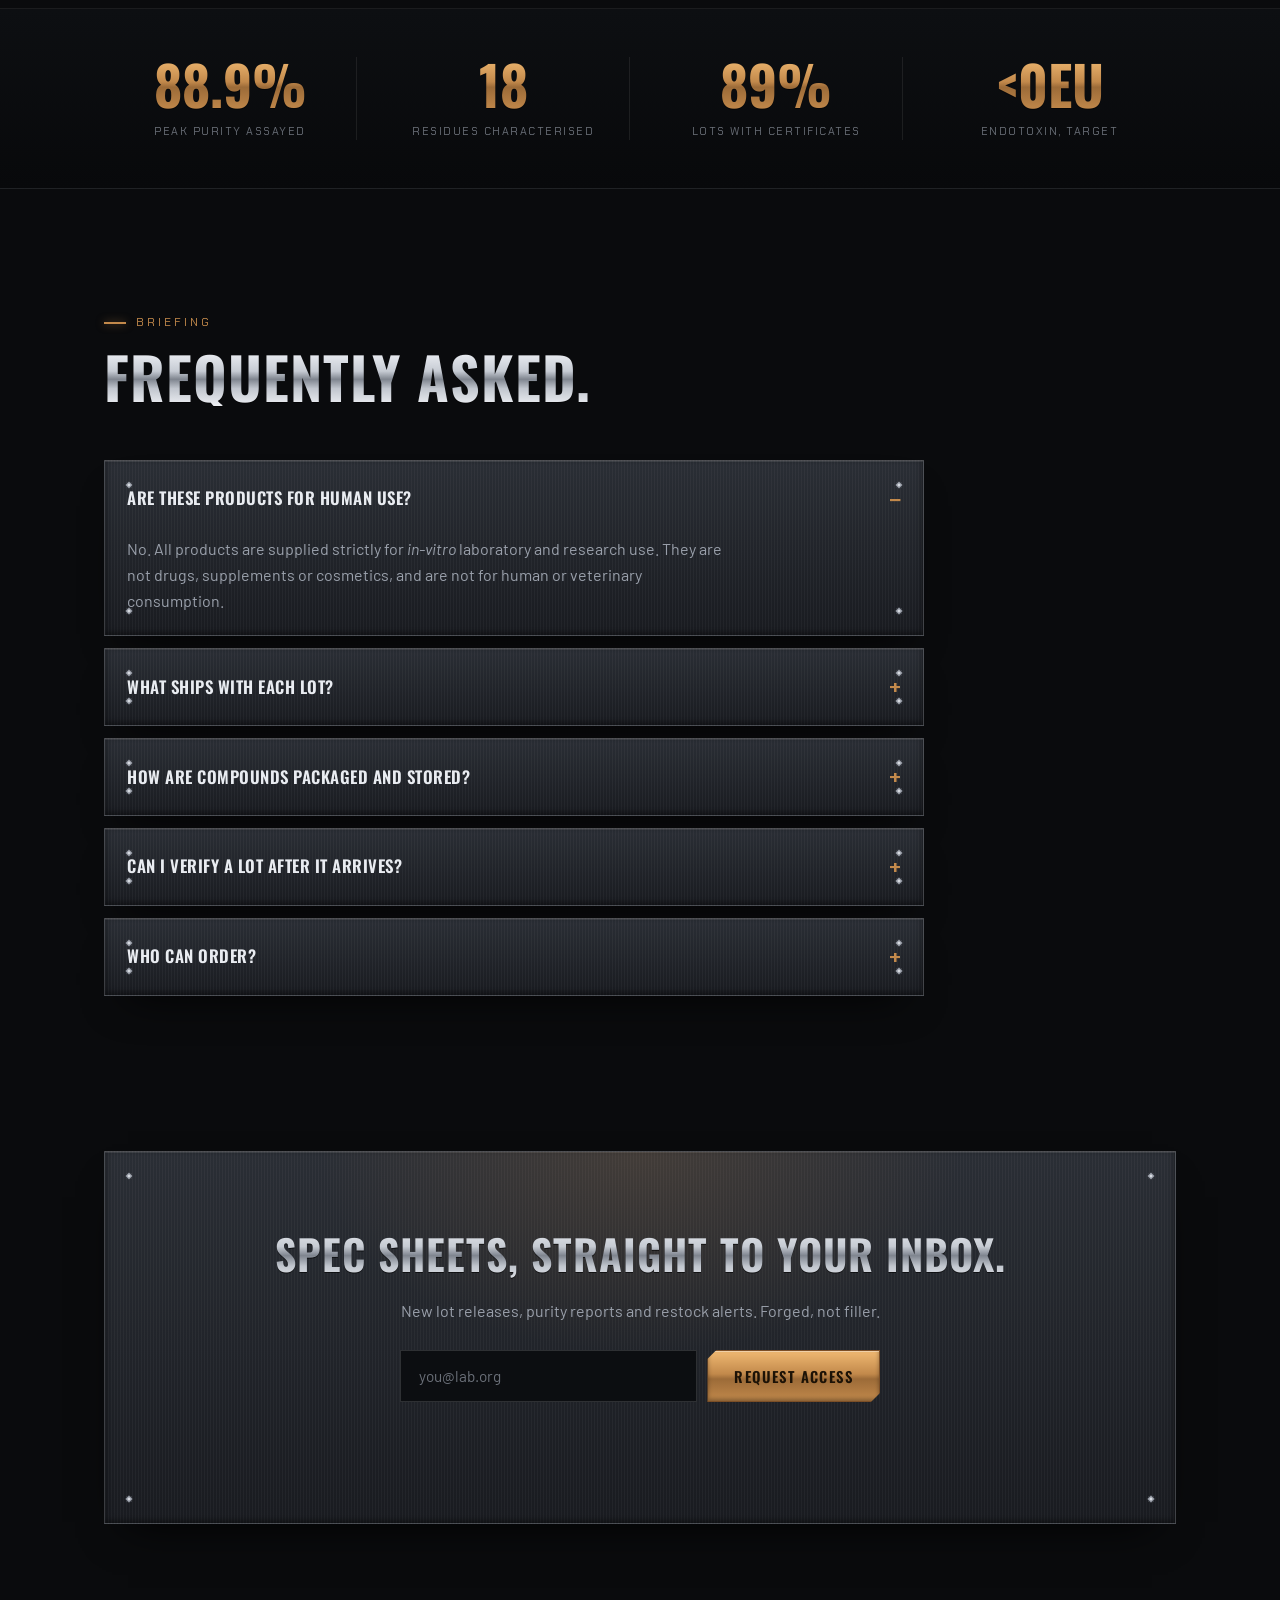
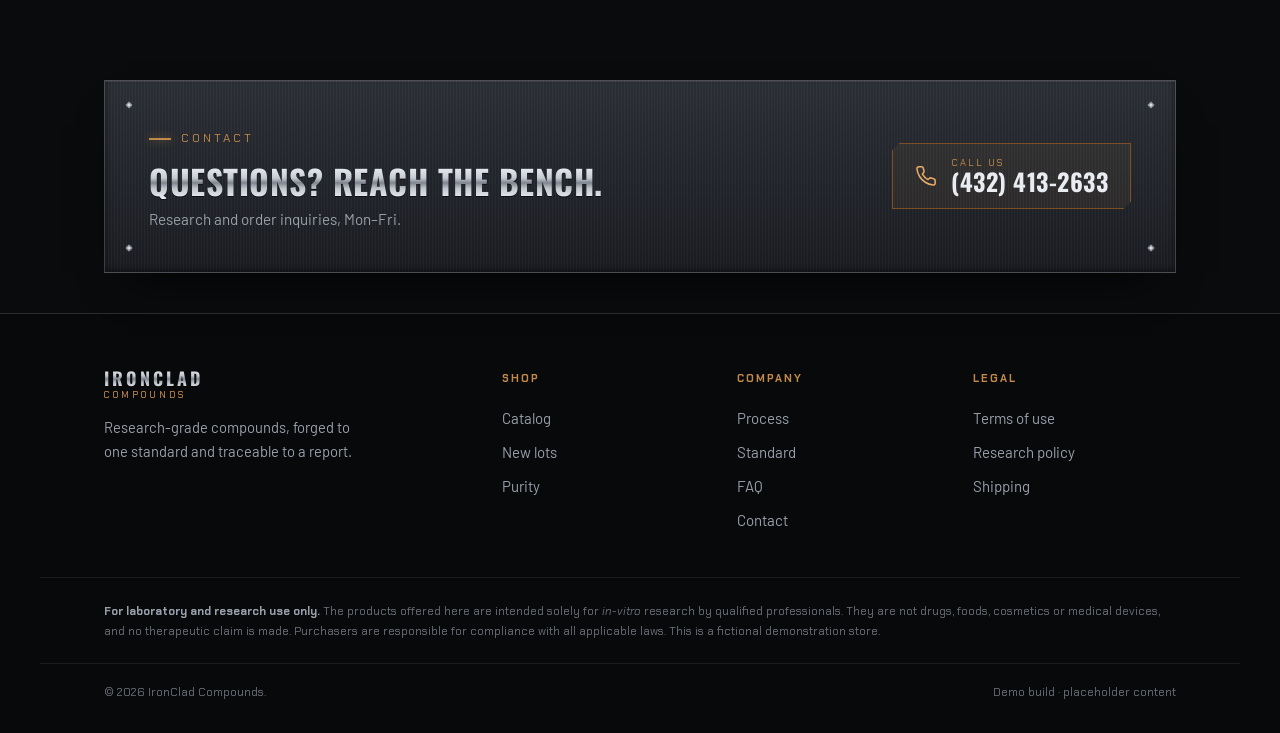
==== commit 0491ca8a: "Remove the discount/announcement section (keep code dormant for easy re-add) - Remove the #offers an" ====
--- a/index.html
+++ b/index.html
@@ -81,7 +81,6 @@
         <span class="brand__word"><span class="chrome">IRONCLAD</span><small>Compounds</small></span>
       </a>
       <nav class="nav__links" aria-label="Primary">
-        <a href="#offers">Offers</a>
         <a href="#catalog">Catalog</a>
         <a href="#standard">Standard</a>
         <a href="#process">Process</a>
@@ -95,7 +94,7 @@
     </div>
   </header>
   <div class="mobilemenu" id="mobileMenu" aria-hidden="true">
-    <a href="#offers">Offers</a><a href="#catalog">Catalog</a><a href="#standard">Standard</a><a href="#process">Process</a><a href="#faq">FAQ</a>
+    <a href="#catalog">Catalog</a><a href="#standard">Standard</a><a href="#process">Process</a><a href="#faq">FAQ</a>
   </div>
 
   <main id="top">
@@ -143,13 +142,6 @@
       <div class="pillars" id="pillars"></div>
     </section>
 
-    <!-- ANNOUNCEMENT / OFFERS -->
-    <section class="promo" id="offers" aria-label="Announcements and offers">
-      <div class="wrap">
-        <div class="promo__inner plate" id="promoInner"><!-- rendered by JS --></div>
-      </div>
-    </section>
-
     <!-- CATALOG -->
     <section class="section wrap" id="catalog">
       <div class="section__head section__head--row">
@@ -294,39 +286,6 @@
     </div>
   </div>
 
-  <!-- ANNOUNCEMENT EDITOR -->
-  <div class="editor" id="promoEditor" role="dialog" aria-modal="true" aria-label="Edit announcement" hidden>
-    <div class="editor__panel plate">
-      <header class="editor__head">
-        <div>
-          <h2 class="chrome">Edit announcement</h2>
-          <p>Shown above the catalog. Saves to this browser only.</p>
-        </div>
-        <button class="editor__close" id="promoClose" aria-label="Close">×</button>
-      </header>
-      <div class="editor__rows">
-        <div class="erow">
-          <div class="erow__grid">
-            <label class="erow__check erow__wide"><input type="checkbox" data-pf="on" /> Show the announcement banner</label>
-            <label>Tag<input data-pf="tag" /></label>
-            <label>Promo code (optional)<input data-pf="code" /></label>
-            <label class="erow__wide">Headline<input data-pf="title" /></label>
-            <label class="erow__wide">Highlight in headline (shown in bronze)<input data-pf="highlight" /></label>
-            <label class="erow__wide">Body text<textarea data-pf="text" rows="2"></textarea></label>
-            <label>Button label<input data-pf="cta" /></label>
-            <label>Button link<input data-pf="href" /></label>
-          </div>
-        </div>
-      </div>
-      <footer class="editor__foot">
-        <button class="btn btn--steel" id="promoReset">Reset to default</button>
-        <span class="editor__spacer"></span>
-        <button class="btn btn--steel" id="promoCancel">Cancel</button>
-        <button class="btn btn--bronze" id="promoSave">Save announcement</button>
-      </footer>
-    </div>
-  </div>
-
   <div class="toast" id="toast" role="status" aria-live="polite"></div>
   <script src="assets/js/main.js" defer></script>
 </body>
